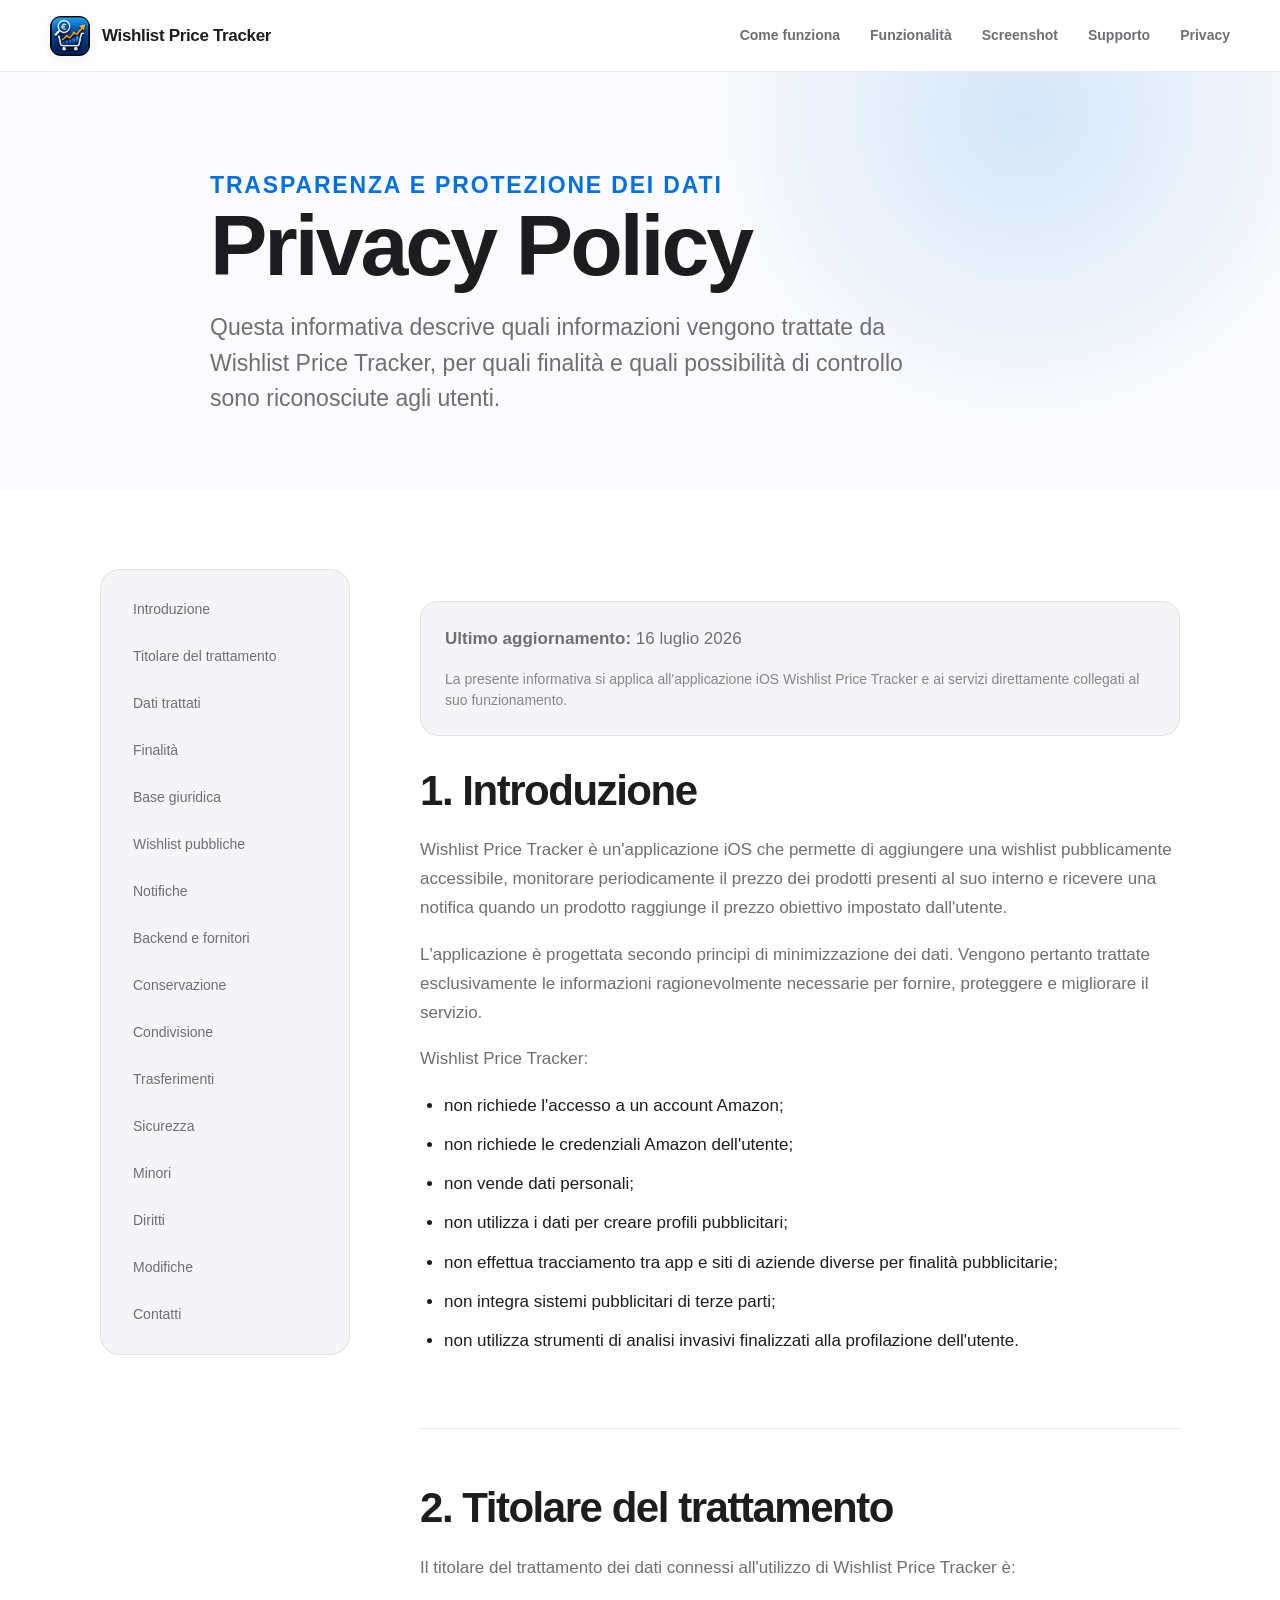
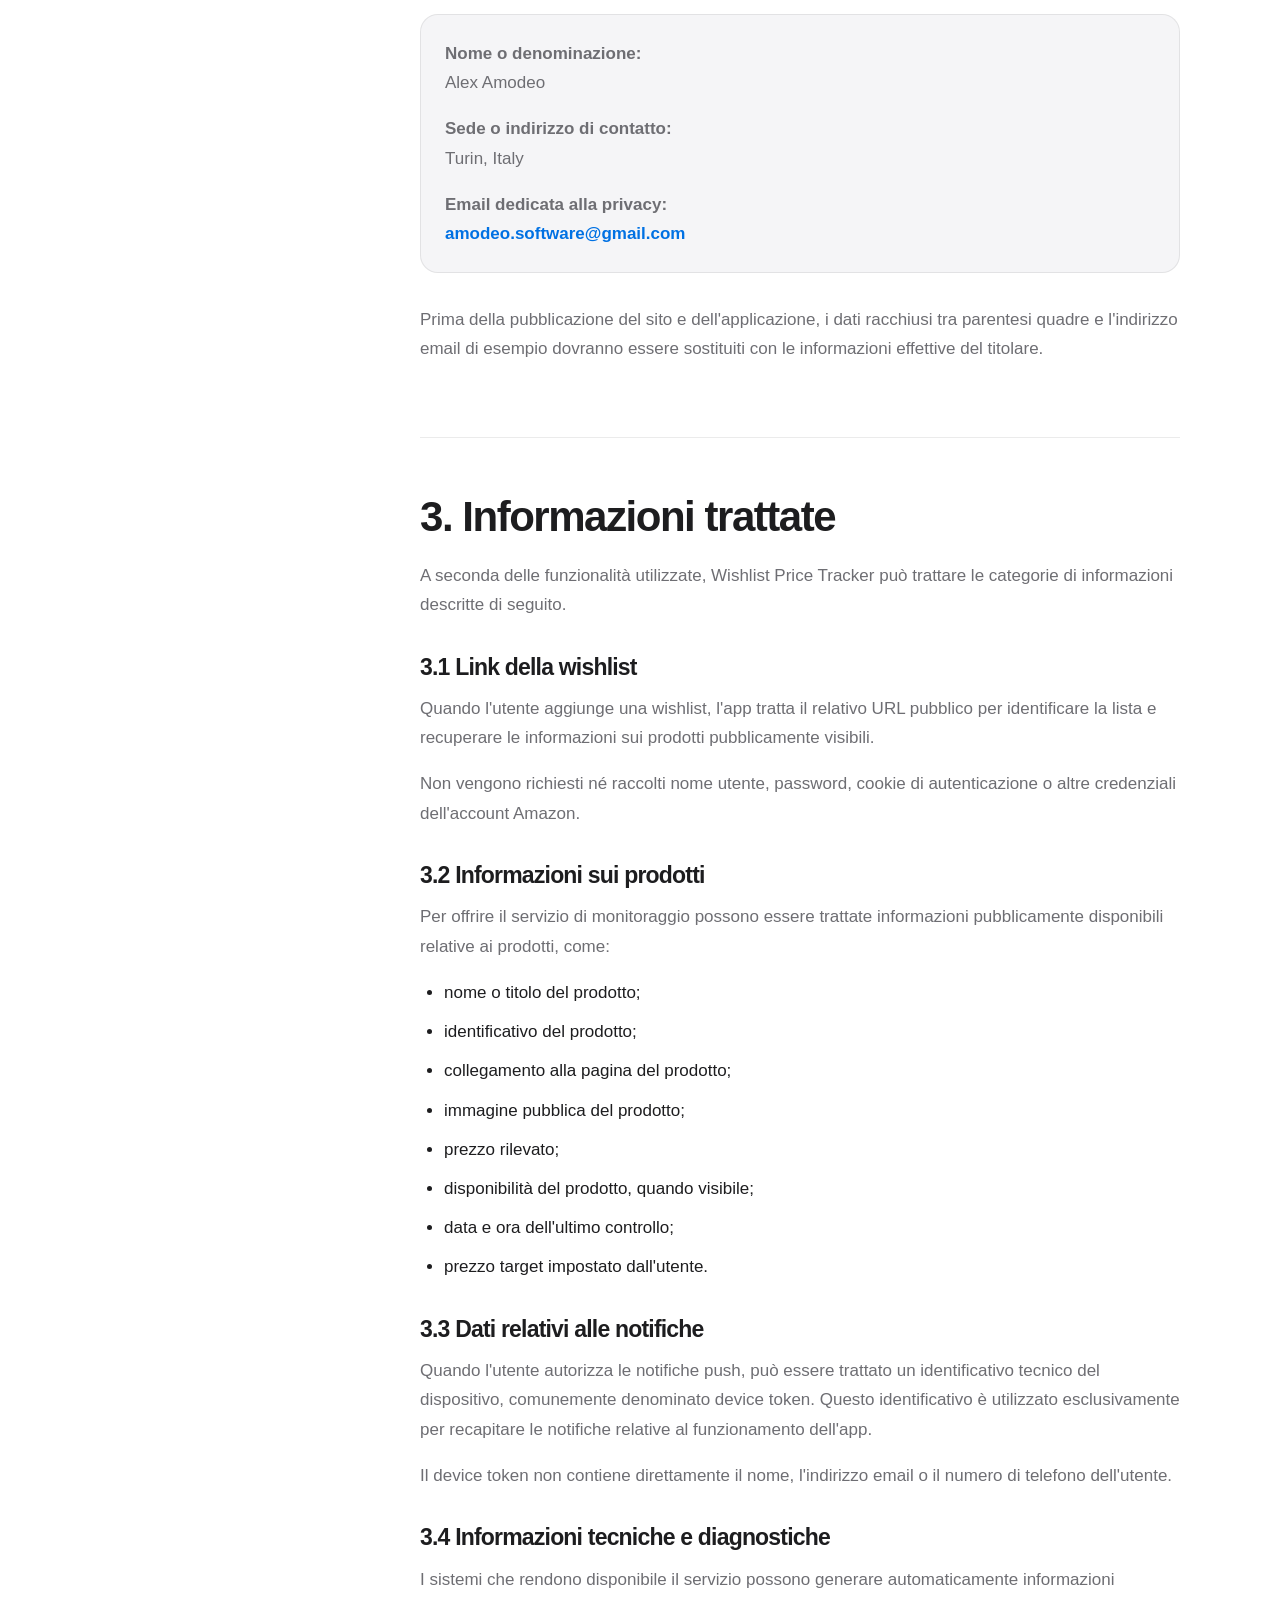
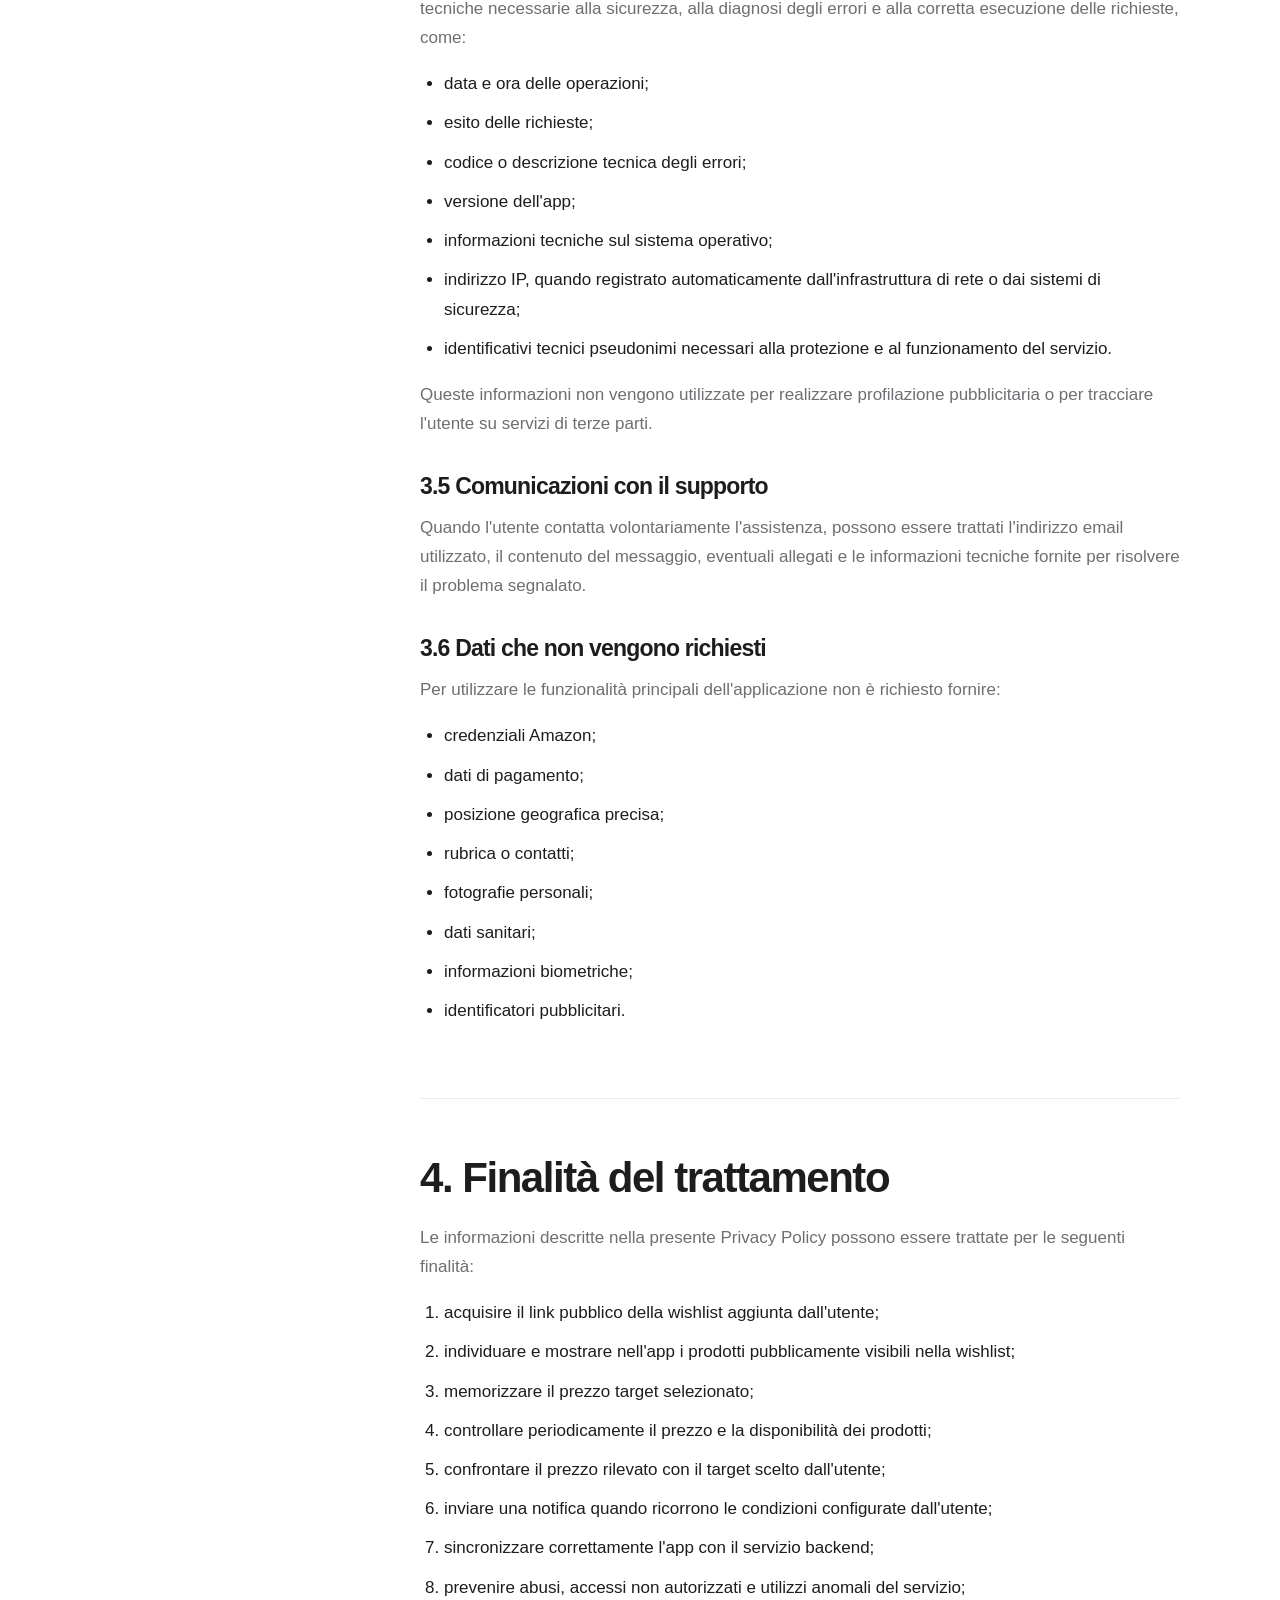
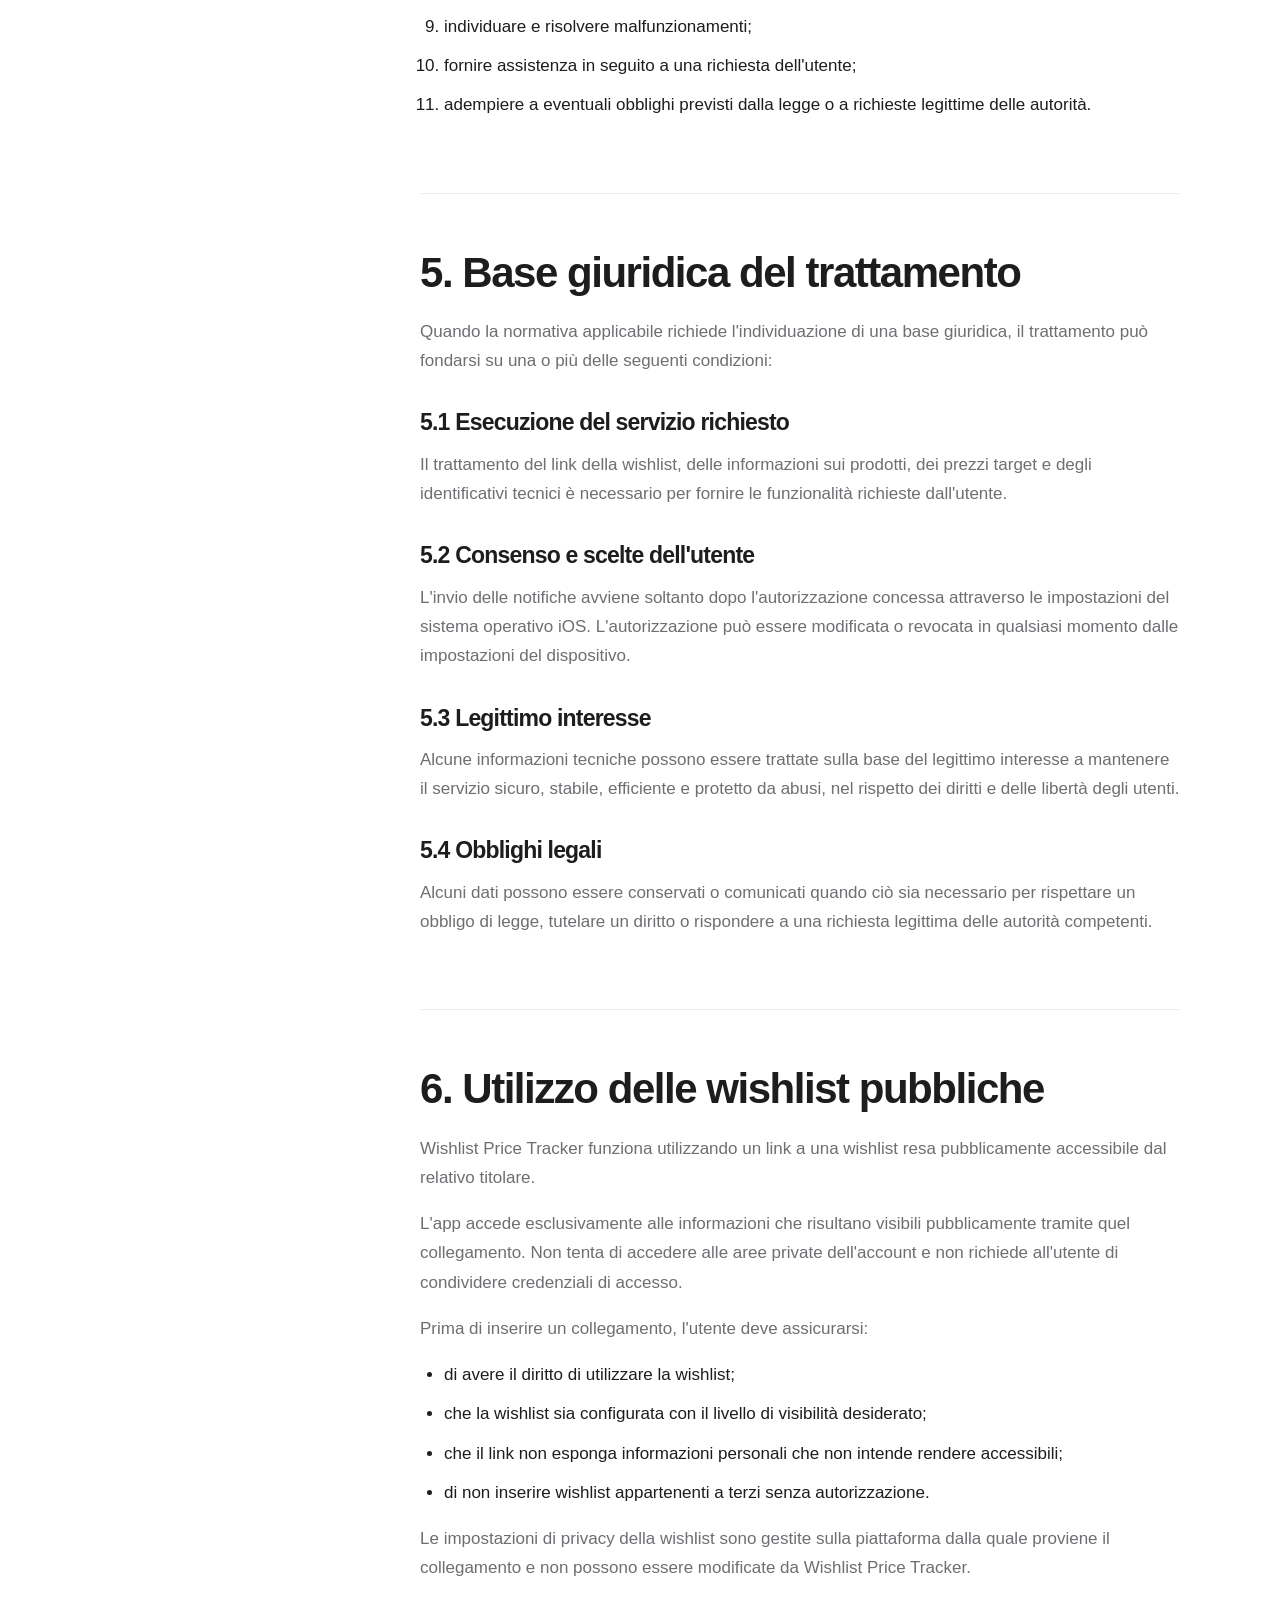
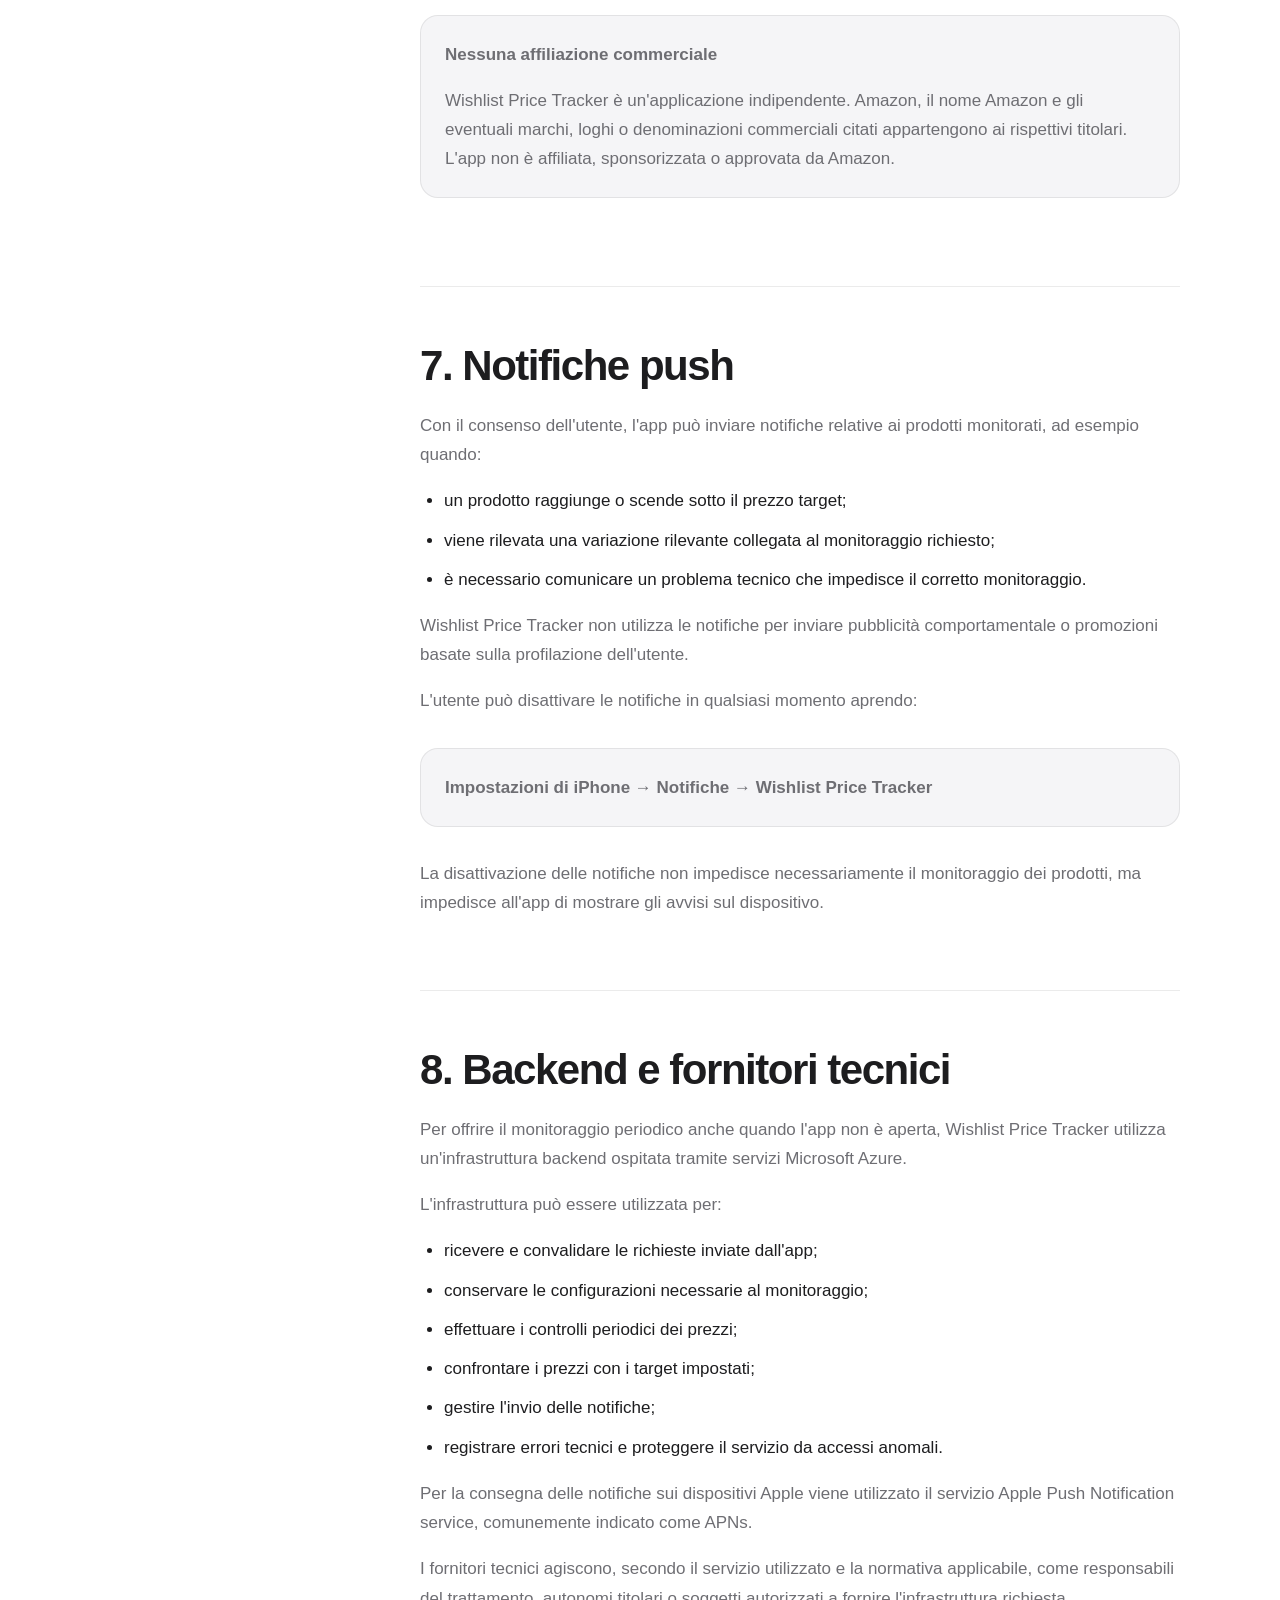
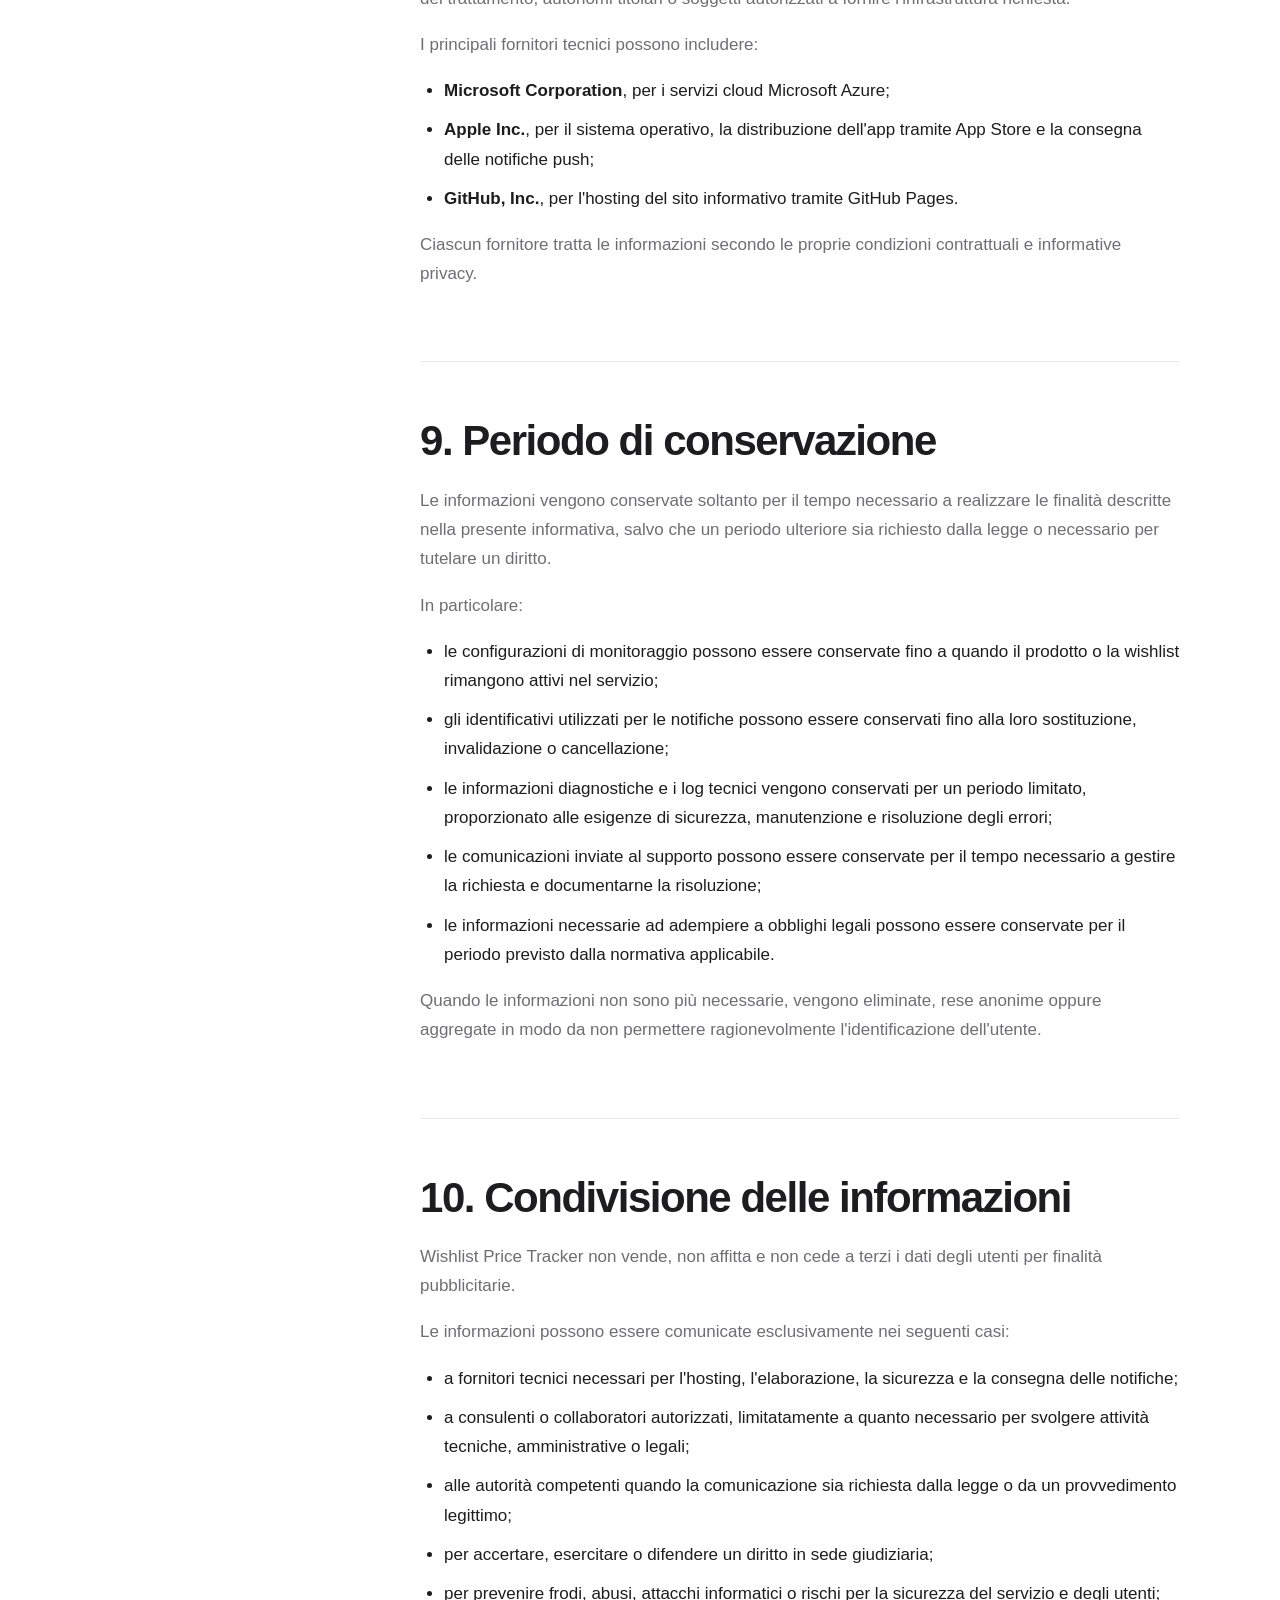
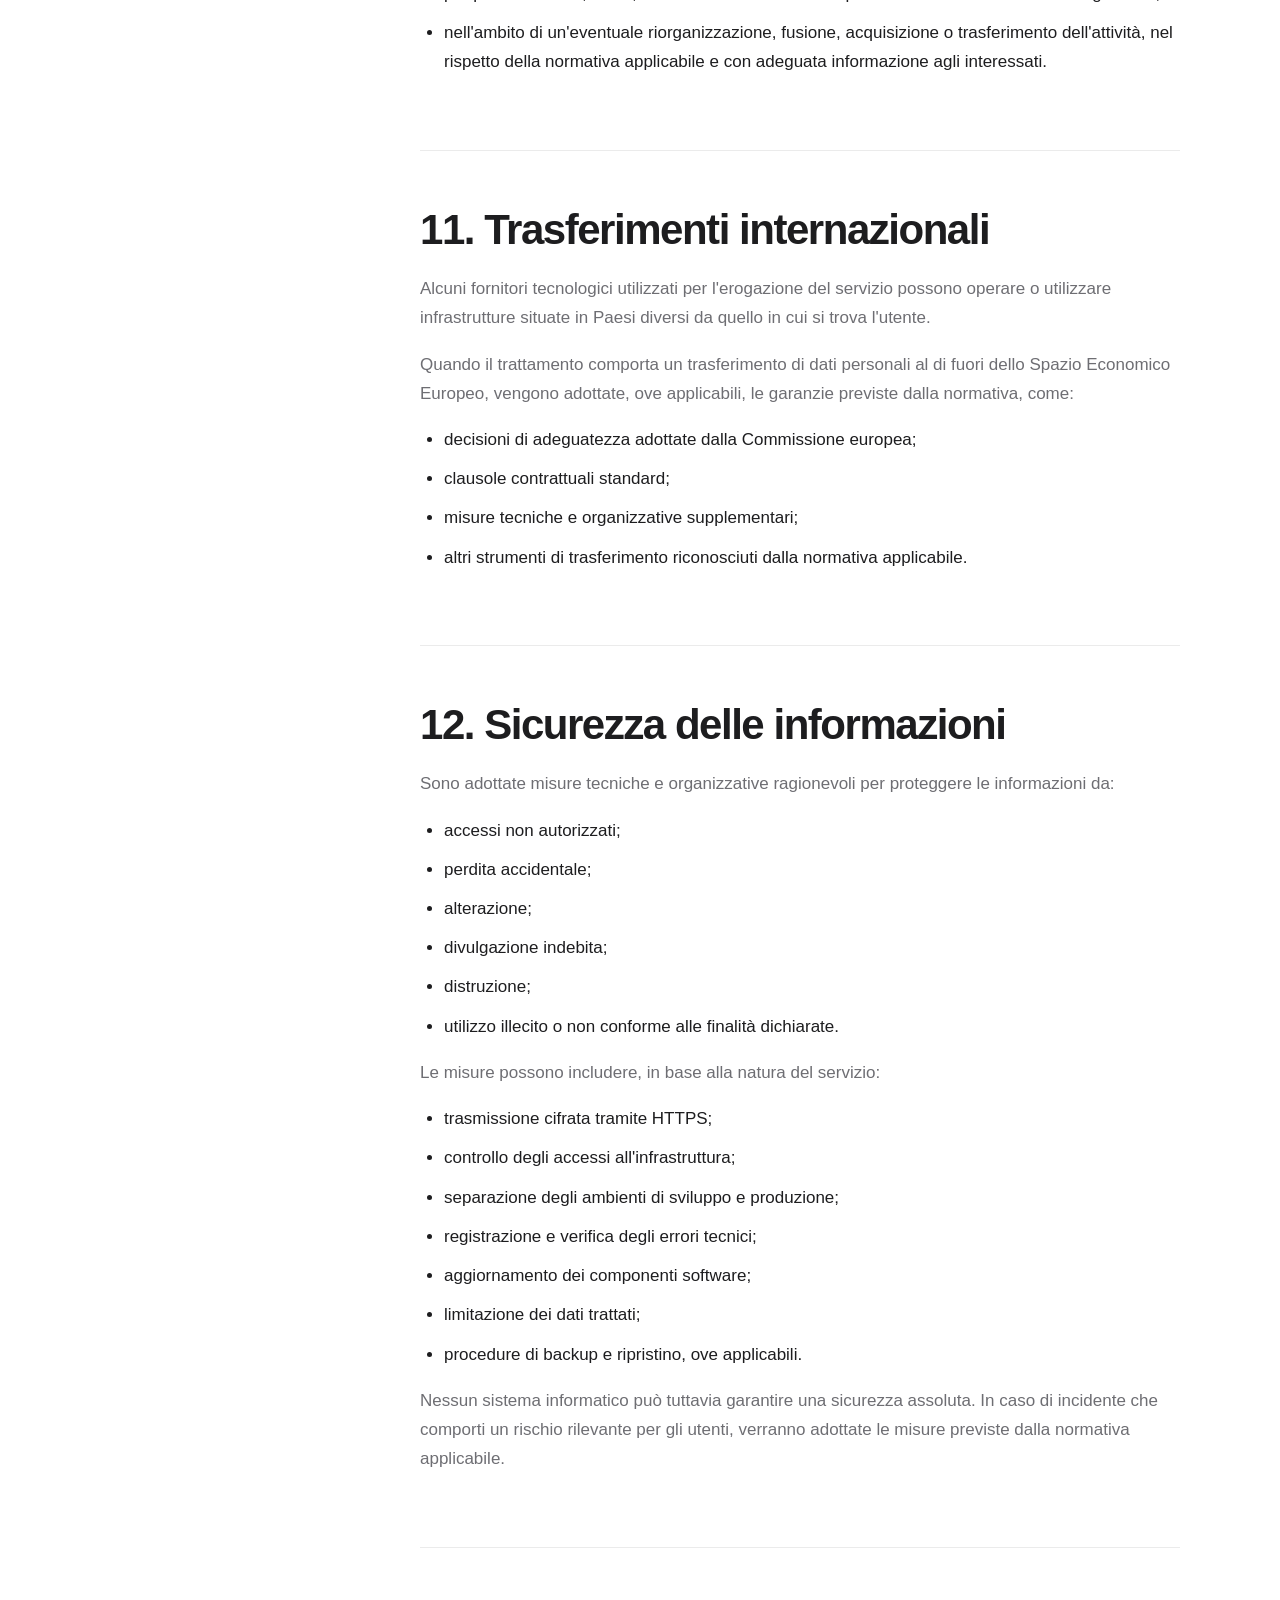
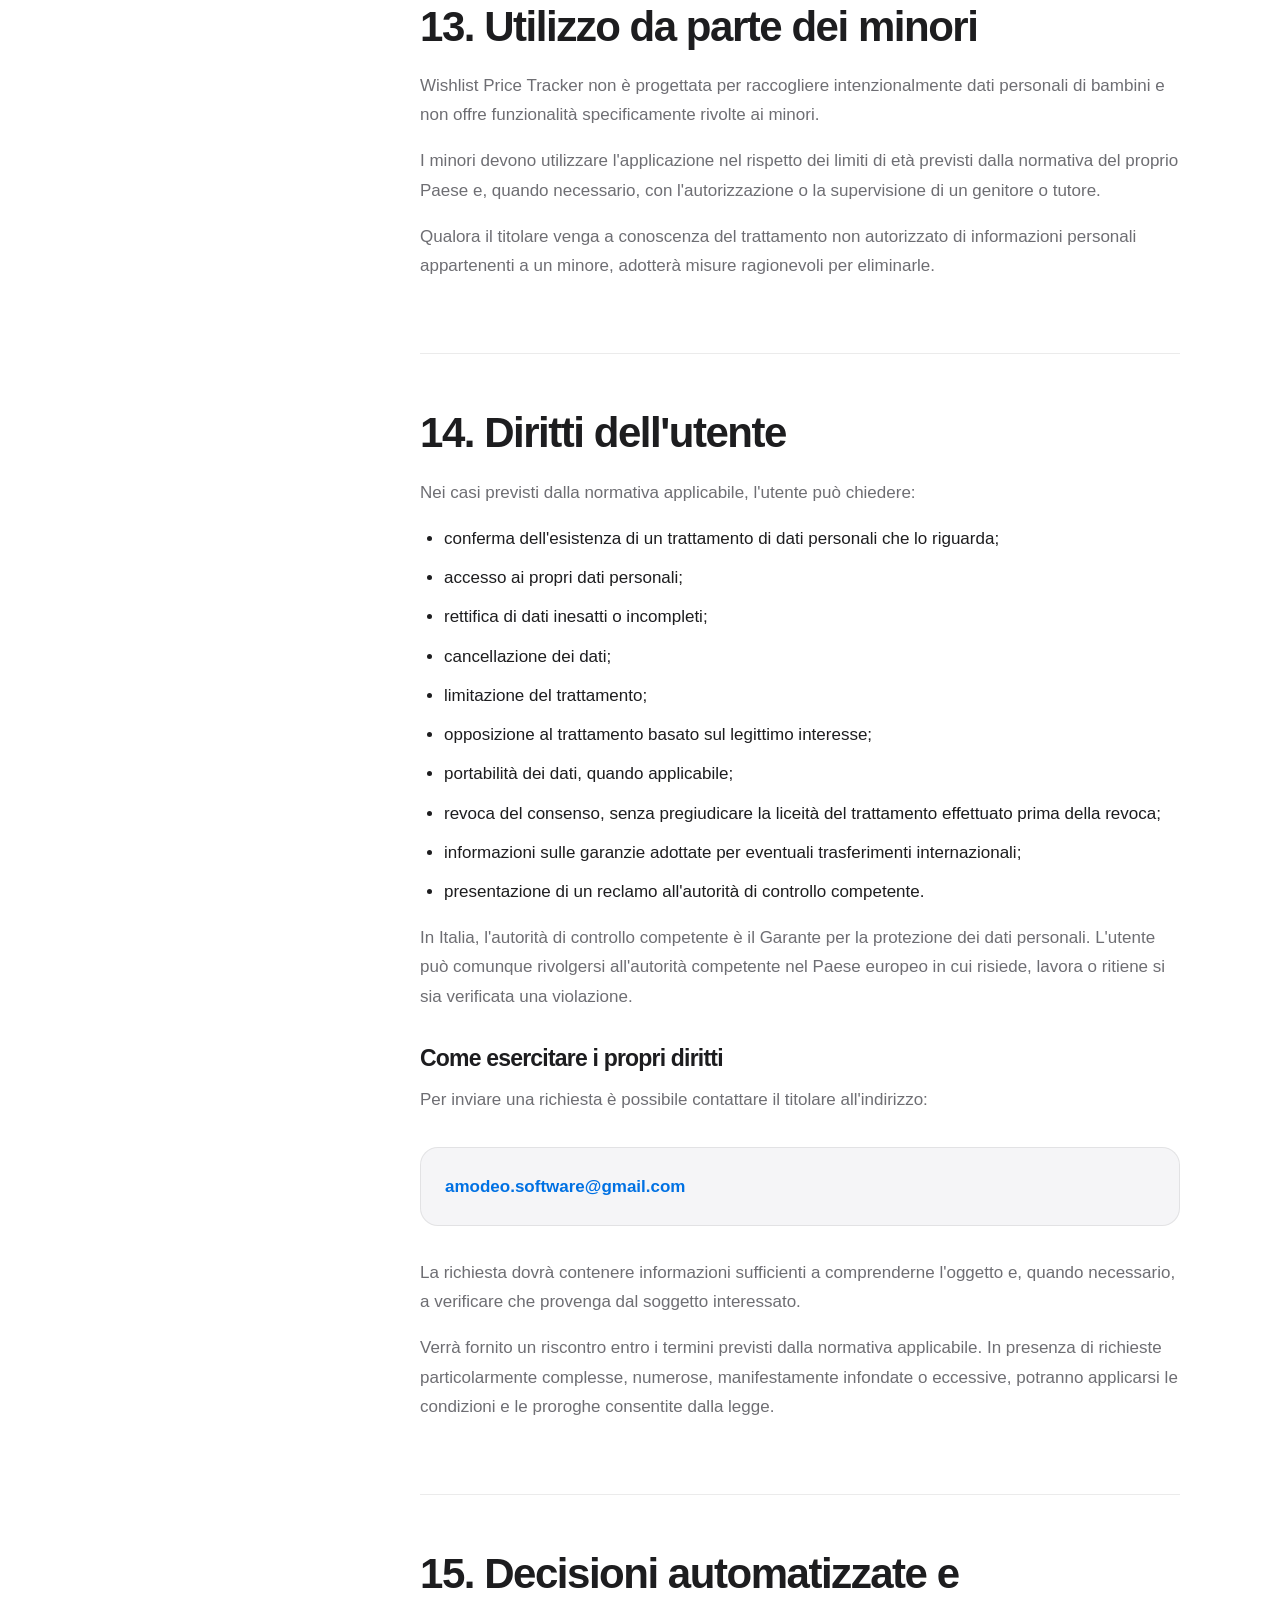
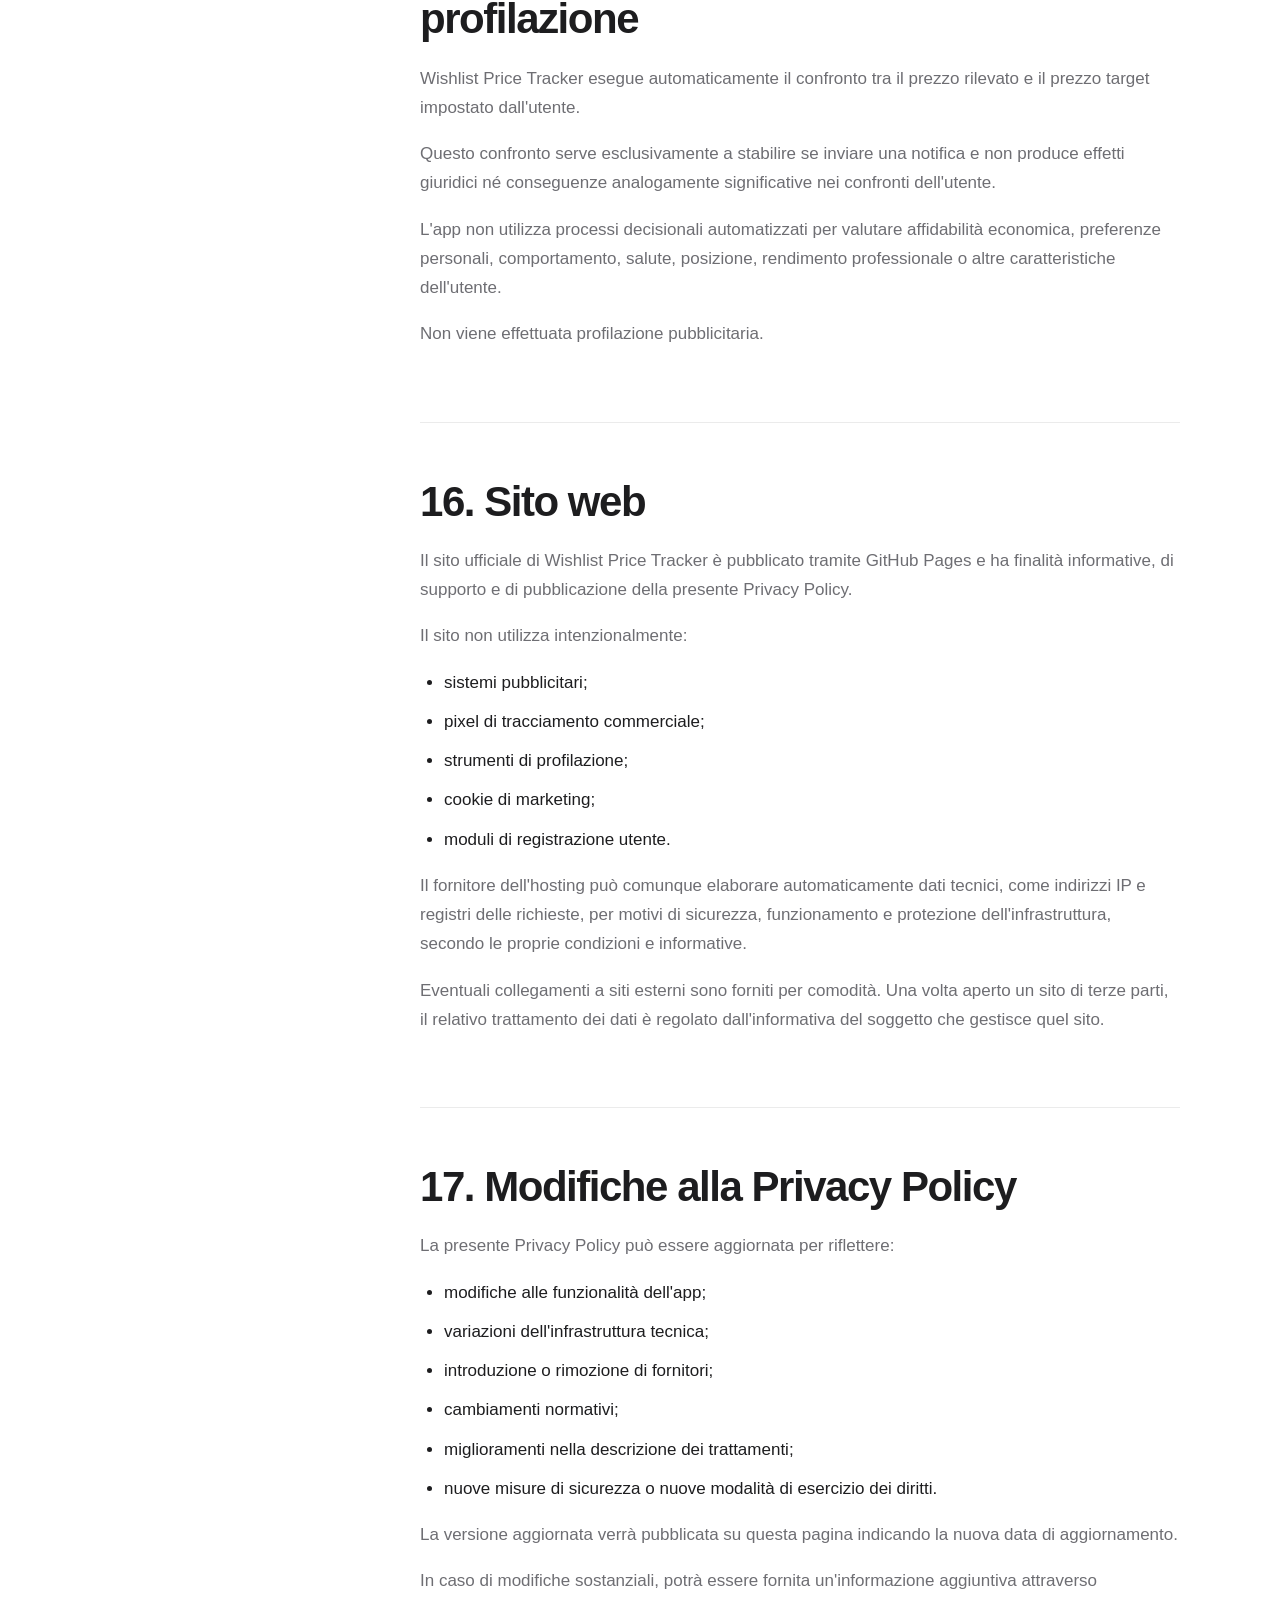
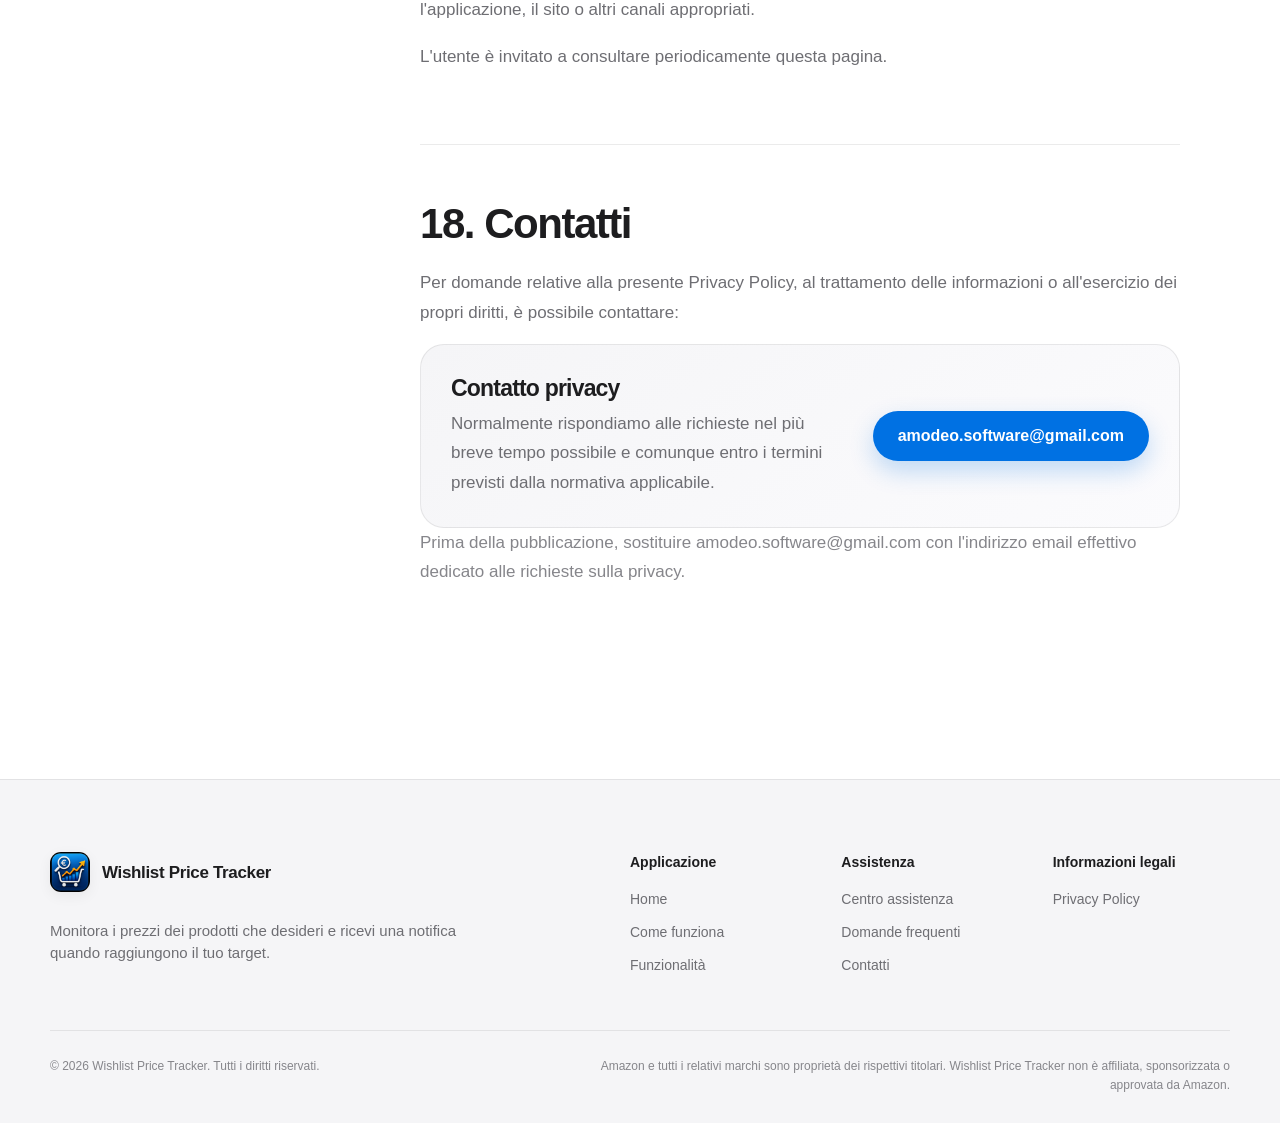
==== privacy.html @ 2c5f3135 "Add official app website Add official app website" ====
<!DOCTYPE html>
<html lang="it">
<head>
    <!-- Informazioni principali della pagina -->
    <meta charset="UTF-8">
    <meta
        name="viewport"
        content="width=device-width, initial-scale=1.0"
    >

    <title>Privacy Policy — Wishlist Price Tracker</title>

    <meta
        name="description"
        content="Privacy Policy ufficiale dell'app Wishlist Price Tracker. Informazioni sui dati trattati, sulle finalità del trattamento e sui diritti degli utenti."
    >

    <meta name="author" content="Wishlist Price Tracker">

    <!-- Evita che i numeri telefonici vengano trasformati automaticamente in link -->
    <meta name="format-detection" content="telephone=no">

    <!-- Colore della barra del browser -->
    <meta
        name="theme-color"
        content="#f5f5f7"
        media="(prefers-color-scheme: light)"
    >
    <meta
        name="theme-color"
        content="#000000"
        media="(prefers-color-scheme: dark)"
    >

    <!-- Anteprima per la condivisione sui social -->
    <meta
        property="og:title"
        content="Privacy Policy — Wishlist Price Tracker"
    >
    <meta
        property="og:description"
        content="Consulta la Privacy Policy ufficiale di Wishlist Price Tracker."
    >
    <meta
        property="og:type"
        content="website"
    >

    <!-- Icone del sito -->
    <link
        rel="icon"
        type="image/svg+xml"
        href="images/favicon.svg"
    >
    <link
        rel="apple-touch-icon"
        href="images/apple-touch-icon.png"
    >

    <!-- Foglio di stile principale -->
    <link
        rel="stylesheet"
        href="styles.css"
    >
</head>

<body>
    <!-- Collegamento di accessibilità -->
    <a class="skip-link" href="#main-content">
        Vai al contenuto principale
    </a>

    <!-- Navigazione principale -->
    <header class="site-header">
        <div class="container navigation">
            <a
                class="brand"
                href="index.html"
                aria-label="Wishlist Price Tracker - Home"
            >
                <img
                    class="brand-logo"
                    src="images/app-icon.png"
                    alt=""
                    width="40"
                    height="40"
                >

                <span class="brand-name">
                    Wishlist Price Tracker
                </span>
            </a>

            <nav
                class="main-navigation"
                aria-label="Navigazione principale"
            >
                <a href="index.html#come-funziona">
                    Come funziona
                </a>

                <a href="index.html#funzionalita">
                    Funzionalità
                </a>

                <a href="index.html#screenshot">
                    Screenshot
                </a>

                <a href="support.html">
                    Supporto
                </a>

                <a
                    href="privacy.html"
                    aria-current="page"
                >
                    Privacy
                </a>
            </nav>
        </div>
    </header>

    <main id="main-content">
        <!-- Intestazione della pagina -->
        <section class="page-hero">
            <div class="container page-hero-content">
                <p class="eyebrow">
                    Trasparenza e protezione dei dati
                </p>

                <h1>
                    Privacy Policy
                </h1>

                <p>
                    Questa informativa descrive quali informazioni vengono
                    trattate da Wishlist Price Tracker, per quali finalità e
                    quali possibilità di controllo sono riconosciute agli
                    utenti.
                </p>
            </div>
        </section>

        <!-- Contenuto della Privacy Policy -->
        <section class="page-content">
            <div class="container content-layout">
                <!-- Indice laterale visibile su desktop -->
                <nav
                    class="content-sidebar"
                    aria-label="Indice della Privacy Policy"
                >
                    <a href="#introduzione">
                        Introduzione
                    </a>

                    <a href="#titolare">
                        Titolare del trattamento
                    </a>

                    <a href="#dati-trattati">
                        Dati trattati
                    </a>

                    <a href="#finalita">
                        Finalità
                    </a>

                    <a href="#base-giuridica">
                        Base giuridica
                    </a>

                    <a href="#amazon">
                        Wishlist pubbliche
                    </a>

                    <a href="#notifiche">
                        Notifiche
                    </a>

                    <a href="#backend">
                        Backend e fornitori
                    </a>

                    <a href="#conservazione">
                        Conservazione
                    </a>

                    <a href="#condivisione">
                        Condivisione
                    </a>

                    <a href="#trasferimenti">
                        Trasferimenti
                    </a>

                    <a href="#sicurezza">
                        Sicurezza
                    </a>

                    <a href="#minori">
                        Minori
                    </a>

                    <a href="#diritti">
                        Diritti
                    </a>

                    <a href="#modifiche">
                        Modifiche
                    </a>

                    <a href="#contatti">
                        Contatti
                    </a>
                </nav>

                <article class="legal-content">
                    <!-- Avviso preliminare -->
                    <div class="info-box">
                        <p>
                            <strong>Ultimo aggiornamento:</strong>
                            16 luglio 2026
                        </p>

                        <p class="last-updated">
                            La presente informativa si applica all'applicazione
                            iOS Wishlist Price Tracker e ai servizi direttamente
                            collegati al suo funzionamento.
                        </p>
                    </div>

                    <!-- 1. Introduzione -->
                    <section
                        id="introduzione"
                        class="content-section"
                    >
                        <h2>
                            1. Introduzione
                        </h2>

                        <p>
                            Wishlist Price Tracker è un'applicazione iOS che
                            permette di aggiungere una wishlist pubblicamente
                            accessibile, monitorare periodicamente il prezzo dei
                            prodotti presenti al suo interno e ricevere una
                            notifica quando un prodotto raggiunge il prezzo
                            obiettivo impostato dall'utente.
                        </p>

                        <p>
                            L'applicazione è progettata secondo principi di
                            minimizzazione dei dati. Vengono pertanto trattate
                            esclusivamente le informazioni ragionevolmente
                            necessarie per fornire, proteggere e migliorare il
                            servizio.
                        </p>

                        <p>
                            Wishlist Price Tracker:
                        </p>

                        <ul>
                            <li>
                                non richiede l'accesso a un account Amazon;
                            </li>

                            <li>
                                non richiede le credenziali Amazon dell'utente;
                            </li>

                            <li>
                                non vende dati personali;
                            </li>

                            <li>
                                non utilizza i dati per creare profili
                                pubblicitari;
                            </li>

                            <li>
                                non effettua tracciamento tra app e siti di
                                aziende diverse per finalità pubblicitarie;
                            </li>

                            <li>
                                non integra sistemi pubblicitari di terze parti;
                            </li>

                            <li>
                                non utilizza strumenti di analisi invasivi
                                finalizzati alla profilazione dell'utente.
                            </li>
                        </ul>
                    </section>

                    <!-- 2. Titolare del trattamento -->
                    <section
                        id="titolare"
                        class="content-section"
                    >
                        <h2>
                            2. Titolare del trattamento
                        </h2>

                        <p>
                            Il titolare del trattamento dei dati connessi
                            all'utilizzo di Wishlist Price Tracker è:
                        </p>

                        <div class="info-box">
                            <p>
                                <strong>
                                    Nome o denominazione:
                                </strong><br>

                                Alex Amodeo
                            </p>

                            <p>
                                <strong>
                                    Sede o indirizzo di contatto:
                                </strong><br>

                                Turin, Italy
                            </p>

                            <p>
                                <strong>
                                    Email dedicata alla privacy:
                                </strong><br>

                                <a
                                    class="text-link"
                                    href="mailto:amodeo.software@gmail.com"
                                >
                                    amodeo.software@gmail.com
                                </a>
                            </p>
                        </div>

                        <p>
                            Prima della pubblicazione del sito e
                            dell'applicazione, i dati racchiusi tra parentesi
                            quadre e l'indirizzo email di esempio dovranno essere
                            sostituiti con le informazioni effettive del
                            titolare.
                        </p>
                    </section>

                    <!-- 3. Dati trattati -->
                    <section
                        id="dati-trattati"
                        class="content-section"
                    >
                        <h2>
                            3. Informazioni trattate
                        </h2>

                        <p>
                            A seconda delle funzionalità utilizzate, Wishlist
                            Price Tracker può trattare le categorie di
                            informazioni descritte di seguito.
                        </p>

                        <h3>
                            3.1 Link della wishlist
                        </h3>

                        <p>
                            Quando l'utente aggiunge una wishlist, l'app tratta
                            il relativo URL pubblico per identificare la lista e
                            recuperare le informazioni sui prodotti
                            pubblicamente visibili.
                        </p>

                        <p>
                            Non vengono richiesti né raccolti nome utente,
                            password, cookie di autenticazione o altre
                            credenziali dell'account Amazon.
                        </p>

                        <h3>
                            3.2 Informazioni sui prodotti
                        </h3>

                        <p>
                            Per offrire il servizio di monitoraggio possono
                            essere trattate informazioni pubblicamente
                            disponibili relative ai prodotti, come:
                        </p>

                        <ul>
                            <li>
                                nome o titolo del prodotto;
                            </li>

                            <li>
                                identificativo del prodotto;
                            </li>

                            <li>
                                collegamento alla pagina del prodotto;
                            </li>

                            <li>
                                immagine pubblica del prodotto;
                            </li>

                            <li>
                                prezzo rilevato;
                            </li>

                            <li>
                                disponibilità del prodotto, quando visibile;
                            </li>

                            <li>
                                data e ora dell'ultimo controllo;
                            </li>

                            <li>
                                prezzo target impostato dall'utente.
                            </li>
                        </ul>

                        <h3>
                            3.3 Dati relativi alle notifiche
                        </h3>

                        <p>
                            Quando l'utente autorizza le notifiche push, può
                            essere trattato un identificativo tecnico del
                            dispositivo, comunemente denominato device token.
                            Questo identificativo è utilizzato esclusivamente
                            per recapitare le notifiche relative al
                            funzionamento dell'app.
                        </p>

                        <p>
                            Il device token non contiene direttamente il nome,
                            l'indirizzo email o il numero di telefono
                            dell'utente.
                        </p>

                        <h3>
                            3.4 Informazioni tecniche e diagnostiche
                        </h3>

                        <p>
                            I sistemi che rendono disponibile il servizio
                            possono generare automaticamente informazioni
                            tecniche necessarie alla sicurezza, alla diagnosi
                            degli errori e alla corretta esecuzione delle
                            richieste, come:
                        </p>

                        <ul>
                            <li>
                                data e ora delle operazioni;
                            </li>

                            <li>
                                esito delle richieste;
                            </li>

                            <li>
                                codice o descrizione tecnica degli errori;
                            </li>

                            <li>
                                versione dell'app;
                            </li>

                            <li>
                                informazioni tecniche sul sistema operativo;
                            </li>

                            <li>
                                indirizzo IP, quando registrato
                                automaticamente dall'infrastruttura di rete o
                                dai sistemi di sicurezza;
                            </li>

                            <li>
                                identificativi tecnici pseudonimi necessari
                                alla protezione e al funzionamento del servizio.
                            </li>
                        </ul>

                        <p>
                            Queste informazioni non vengono utilizzate per
                            realizzare profilazione pubblicitaria o per
                            tracciare l'utente su servizi di terze parti.
                        </p>

                        <h3>
                            3.5 Comunicazioni con il supporto
                        </h3>

                        <p>
                            Quando l'utente contatta volontariamente
                            l'assistenza, possono essere trattati l'indirizzo
                            email utilizzato, il contenuto del messaggio,
                            eventuali allegati e le informazioni tecniche
                            fornite per risolvere il problema segnalato.
                        </p>

                        <h3>
                            3.6 Dati che non vengono richiesti
                        </h3>

                        <p>
                            Per utilizzare le funzionalità principali
                            dell'applicazione non è richiesto fornire:
                        </p>

                        <ul>
                            <li>
                                credenziali Amazon;
                            </li>

                            <li>
                                dati di pagamento;
                            </li>

                            <li>
                                posizione geografica precisa;
                            </li>

                            <li>
                                rubrica o contatti;
                            </li>

                            <li>
                                fotografie personali;
                            </li>

                            <li>
                                dati sanitari;
                            </li>

                            <li>
                                informazioni biometriche;
                            </li>

                            <li>
                                identificatori pubblicitari.
                            </li>
                        </ul>
                    </section>

                    <!-- 4. Finalità -->
                    <section
                        id="finalita"
                        class="content-section"
                    >
                        <h2>
                            4. Finalità del trattamento
                        </h2>

                        <p>
                            Le informazioni descritte nella presente Privacy
                            Policy possono essere trattate per le seguenti
                            finalità:
                        </p>

                        <ol>
                            <li>
                                acquisire il link pubblico della wishlist
                                aggiunta dall'utente;
                            </li>

                            <li>
                                individuare e mostrare nell'app i prodotti
                                pubblicamente visibili nella wishlist;
                            </li>

                            <li>
                                memorizzare il prezzo target selezionato;
                            </li>

                            <li>
                                controllare periodicamente il prezzo e la
                                disponibilità dei prodotti;
                            </li>

                            <li>
                                confrontare il prezzo rilevato con il target
                                scelto dall'utente;
                            </li>

                            <li>
                                inviare una notifica quando ricorrono le
                                condizioni configurate dall'utente;
                            </li>

                            <li>
                                sincronizzare correttamente l'app con il
                                servizio backend;
                            </li>

                            <li>
                                prevenire abusi, accessi non autorizzati e
                                utilizzi anomali del servizio;
                            </li>

                            <li>
                                individuare e risolvere malfunzionamenti;
                            </li>

                            <li>
                                fornire assistenza in seguito a una richiesta
                                dell'utente;
                            </li>

                            <li>
                                adempiere a eventuali obblighi previsti dalla
                                legge o a richieste legittime delle autorità.
                            </li>
                        </ol>
                    </section>

                    <!-- 5. Base giuridica -->
                    <section
                        id="base-giuridica"
                        class="content-section"
                    >
                        <h2>
                            5. Base giuridica del trattamento
                        </h2>

                        <p>
                            Quando la normativa applicabile richiede
                            l'individuazione di una base giuridica, il
                            trattamento può fondarsi su una o più delle
                            seguenti condizioni:
                        </p>

                        <h3>
                            5.1 Esecuzione del servizio richiesto
                        </h3>

                        <p>
                            Il trattamento del link della wishlist, delle
                            informazioni sui prodotti, dei prezzi target e
                            degli identificativi tecnici è necessario per
                            fornire le funzionalità richieste dall'utente.
                        </p>

                        <h3>
                            5.2 Consenso e scelte dell'utente
                        </h3>

                        <p>
                            L'invio delle notifiche avviene soltanto dopo
                            l'autorizzazione concessa attraverso le impostazioni
                            del sistema operativo iOS. L'autorizzazione può
                            essere modificata o revocata in qualsiasi momento
                            dalle impostazioni del dispositivo.
                        </p>

                        <h3>
                            5.3 Legittimo interesse
                        </h3>

                        <p>
                            Alcune informazioni tecniche possono essere
                            trattate sulla base del legittimo interesse a
                            mantenere il servizio sicuro, stabile, efficiente e
                            protetto da abusi, nel rispetto dei diritti e delle
                            libertà degli utenti.
                        </p>

                        <h3>
                            5.4 Obblighi legali
                        </h3>

                        <p>
                            Alcuni dati possono essere conservati o comunicati
                            quando ciò sia necessario per rispettare un obbligo
                            di legge, tutelare un diritto o rispondere a una
                            richiesta legittima delle autorità competenti.
                        </p>
                    </section>

                    <!-- 6. Wishlist pubbliche -->
                    <section
                        id="amazon"
                        class="content-section"
                    >
                        <h2>
                            6. Utilizzo delle wishlist pubbliche
                        </h2>

                        <p>
                            Wishlist Price Tracker funziona utilizzando un link
                            a una wishlist resa pubblicamente accessibile dal
                            relativo titolare.
                        </p>

                        <p>
                            L'app accede esclusivamente alle informazioni che
                            risultano visibili pubblicamente tramite quel
                            collegamento. Non tenta di accedere alle aree
                            private dell'account e non richiede all'utente di
                            condividere credenziali di accesso.
                        </p>

                        <p>
                            Prima di inserire un collegamento, l'utente deve
                            assicurarsi:
                        </p>

                        <ul>
                            <li>
                                di avere il diritto di utilizzare la wishlist;
                            </li>

                            <li>
                                che la wishlist sia configurata con il livello
                                di visibilità desiderato;
                            </li>

                            <li>
                                che il link non esponga informazioni personali
                                che non intende rendere accessibili;
                            </li>

                            <li>
                                di non inserire wishlist appartenenti a terzi
                                senza autorizzazione.
                            </li>
                        </ul>

                        <p>
                            Le impostazioni di privacy della wishlist sono
                            gestite sulla piattaforma dalla quale proviene il
                            collegamento e non possono essere modificate da
                            Wishlist Price Tracker.
                        </p>

                        <div class="info-box">
                            <p>
                                <strong>
                                    Nessuna affiliazione commerciale
                                </strong>
                            </p>

                            <p>
                                Wishlist Price Tracker è un'applicazione
                                indipendente. Amazon, il nome Amazon e gli
                                eventuali marchi, loghi o denominazioni
                                commerciali citati appartengono ai rispettivi
                                titolari. L'app non è affiliata, sponsorizzata
                                o approvata da Amazon.
                            </p>
                        </div>
                    </section>

                    <!-- 7. Notifiche -->
                    <section
                        id="notifiche"
                        class="content-section"
                    >
                        <h2>
                            7. Notifiche push
                        </h2>

                        <p>
                            Con il consenso dell'utente, l'app può inviare
                            notifiche relative ai prodotti monitorati, ad
                            esempio quando:
                        </p>

                        <ul>
                            <li>
                                un prodotto raggiunge o scende sotto il prezzo
                                target;
                            </li>

                            <li>
                                viene rilevata una variazione rilevante
                                collegata al monitoraggio richiesto;
                            </li>

                            <li>
                                è necessario comunicare un problema tecnico che
                                impedisce il corretto monitoraggio.
                            </li>
                        </ul>

                        <p>
                            Wishlist Price Tracker non utilizza le notifiche per
                            inviare pubblicità comportamentale o promozioni
                            basate sulla profilazione dell'utente.
                        </p>

                        <p>
                            L'utente può disattivare le notifiche in qualsiasi
                            momento aprendo:
                        </p>

                        <div class="info-box">
                            <p>
                                <strong>
                                    Impostazioni di iPhone → Notifiche →
                                    Wishlist Price Tracker
                                </strong>
                            </p>
                        </div>

                        <p>
                            La disattivazione delle notifiche non impedisce
                            necessariamente il monitoraggio dei prodotti, ma
                            impedisce all'app di mostrare gli avvisi sul
                            dispositivo.
                        </p>
                    </section>

                    <!-- 8. Backend e fornitori -->
                    <section
                        id="backend"
                        class="content-section"
                    >
                        <h2>
                            8. Backend e fornitori tecnici
                        </h2>

                        <p>
                            Per offrire il monitoraggio periodico anche quando
                            l'app non è aperta, Wishlist Price Tracker utilizza
                            un'infrastruttura backend ospitata tramite servizi
                            Microsoft Azure.
                        </p>

                        <p>
                            L'infrastruttura può essere utilizzata per:
                        </p>

                        <ul>
                            <li>
                                ricevere e convalidare le richieste inviate
                                dall'app;
                            </li>

                            <li>
                                conservare le configurazioni necessarie al
                                monitoraggio;
                            </li>

                            <li>
                                effettuare i controlli periodici dei prezzi;
                            </li>

                            <li>
                                confrontare i prezzi con i target impostati;
                            </li>

                            <li>
                                gestire l'invio delle notifiche;
                            </li>

                            <li>
                                registrare errori tecnici e proteggere il
                                servizio da accessi anomali.
                            </li>
                        </ul>

                        <p>
                            Per la consegna delle notifiche sui dispositivi
                            Apple viene utilizzato il servizio Apple Push
                            Notification service, comunemente indicato come
                            APNs.
                        </p>

                        <p>
                            I fornitori tecnici agiscono, secondo il servizio
                            utilizzato e la normativa applicabile, come
                            responsabili del trattamento, autonomi titolari o
                            soggetti autorizzati a fornire l'infrastruttura
                            richiesta.
                        </p>

                        <p>
                            I principali fornitori tecnici possono includere:
                        </p>

                        <ul>
                            <li>
                                <strong>Microsoft Corporation</strong>, per i
                                servizi cloud Microsoft Azure;
                            </li>

                            <li>
                                <strong>Apple Inc.</strong>, per il sistema
                                operativo, la distribuzione dell'app tramite
                                App Store e la consegna delle notifiche push;
                            </li>

                            <li>
                                <strong>GitHub, Inc.</strong>, per
                                l'hosting del sito informativo tramite GitHub
                                Pages.
                            </li>
                        </ul>

                        <p>
                            Ciascun fornitore tratta le informazioni secondo le
                            proprie condizioni contrattuali e informative
                            privacy.
                        </p>
                    </section>

                    <!-- 9. Conservazione -->
                    <section
                        id="conservazione"
                        class="content-section"
                    >
                        <h2>
                            9. Periodo di conservazione
                        </h2>

                        <p>
                            Le informazioni vengono conservate soltanto per il
                            tempo necessario a realizzare le finalità descritte
                            nella presente informativa, salvo che un periodo
                            ulteriore sia richiesto dalla legge o necessario
                            per tutelare un diritto.
                        </p>

                        <p>
                            In particolare:
                        </p>

                        <ul>
                            <li>
                                le configurazioni di monitoraggio possono essere
                                conservate fino a quando il prodotto o la
                                wishlist rimangono attivi nel servizio;
                            </li>

                            <li>
                                gli identificativi utilizzati per le notifiche
                                possono essere conservati fino alla loro
                                sostituzione, invalidazione o cancellazione;
                            </li>

                            <li>
                                le informazioni diagnostiche e i log tecnici
                                vengono conservati per un periodo limitato,
                                proporzionato alle esigenze di sicurezza,
                                manutenzione e risoluzione degli errori;
                            </li>

                            <li>
                                le comunicazioni inviate al supporto possono
                                essere conservate per il tempo necessario a
                                gestire la richiesta e documentarne la
                                risoluzione;
                            </li>

                            <li>
                                le informazioni necessarie ad adempiere a
                                obblighi legali possono essere conservate per
                                il periodo previsto dalla normativa
                                applicabile.
                            </li>
                        </ul>

                        <p>
                            Quando le informazioni non sono più necessarie,
                            vengono eliminate, rese anonime oppure aggregate in
                            modo da non permettere ragionevolmente
                            l'identificazione dell'utente.
                        </p>
                    </section>

                    <!-- 10. Condivisione -->
                    <section
                        id="condivisione"
                        class="content-section"
                    >
                        <h2>
                            10. Condivisione delle informazioni
                        </h2>

                        <p>
                            Wishlist Price Tracker non vende, non affitta e non
                            cede a terzi i dati degli utenti per finalità
                            pubblicitarie.
                        </p>

                        <p>
                            Le informazioni possono essere comunicate
                            esclusivamente nei seguenti casi:
                        </p>

                        <ul>
                            <li>
                                a fornitori tecnici necessari per l'hosting,
                                l'elaborazione, la sicurezza e la consegna delle
                                notifiche;
                            </li>

                            <li>
                                a consulenti o collaboratori autorizzati,
                                limitatamente a quanto necessario per svolgere
                                attività tecniche, amministrative o legali;
                            </li>

                            <li>
                                alle autorità competenti quando la comunicazione
                                sia richiesta dalla legge o da un provvedimento
                                legittimo;
                            </li>

                            <li>
                                per accertare, esercitare o difendere un diritto
                                in sede giudiziaria;
                            </li>

                            <li>
                                per prevenire frodi, abusi, attacchi
                                informatici o rischi per la sicurezza del
                                servizio e degli utenti;
                            </li>

                            <li>
                                nell'ambito di un'eventuale riorganizzazione,
                                fusione, acquisizione o trasferimento
                                dell'attività, nel rispetto della normativa
                                applicabile e con adeguata informazione agli
                                interessati.
                            </li>
                        </ul>
                    </section>

                    <!-- 11. Trasferimenti internazionali -->
                    <section
                        id="trasferimenti"
                        class="content-section"
                    >
                        <h2>
                            11. Trasferimenti internazionali
                        </h2>

                        <p>
                            Alcuni fornitori tecnologici utilizzati per
                            l'erogazione del servizio possono operare o
                            utilizzare infrastrutture situate in Paesi diversi
                            da quello in cui si trova l'utente.
                        </p>

                        <p>
                            Quando il trattamento comporta un trasferimento di
                            dati personali al di fuori dello Spazio Economico
                            Europeo, vengono adottate, ove applicabili, le
                            garanzie previste dalla normativa, come:
                        </p>

                        <ul>
                            <li>
                                decisioni di adeguatezza adottate dalla
                                Commissione europea;
                            </li>

                            <li>
                                clausole contrattuali standard;
                            </li>

                            <li>
                                misure tecniche e organizzative supplementari;
                            </li>

                            <li>
                                altri strumenti di trasferimento riconosciuti
                                dalla normativa applicabile.
                            </li>
                        </ul>
                    </section>

                    <!-- 12. Sicurezza -->
                    <section
                        id="sicurezza"
                        class="content-section"
                    >
                        <h2>
                            12. Sicurezza delle informazioni
                        </h2>

                        <p>
                            Sono adottate misure tecniche e organizzative
                            ragionevoli per proteggere le informazioni da:
                        </p>

                        <ul>
                            <li>
                                accessi non autorizzati;
                            </li>

                            <li>
                                perdita accidentale;
                            </li>

                            <li>
                                alterazione;
                            </li>

                            <li>
                                divulgazione indebita;
                            </li>

                            <li>
                                distruzione;
                            </li>

                            <li>
                                utilizzo illecito o non conforme alle finalità
                                dichiarate.
                            </li>
                        </ul>

                        <p>
                            Le misure possono includere, in base alla natura
                            del servizio:
                        </p>

                        <ul>
                            <li>
                                trasmissione cifrata tramite HTTPS;
                            </li>

                            <li>
                                controllo degli accessi all'infrastruttura;
                            </li>

                            <li>
                                separazione degli ambienti di sviluppo e
                                produzione;
                            </li>

                            <li>
                                registrazione e verifica degli errori tecnici;
                            </li>

                            <li>
                                aggiornamento dei componenti software;
                            </li>

                            <li>
                                limitazione dei dati trattati;
                            </li>

                            <li>
                                procedure di backup e ripristino, ove
                                applicabili.
                            </li>
                        </ul>

                        <p>
                            Nessun sistema informatico può tuttavia garantire
                            una sicurezza assoluta. In caso di incidente che
                            comporti un rischio rilevante per gli utenti,
                            verranno adottate le misure previste dalla
                            normativa applicabile.
                        </p>
                    </section>

                    <!-- 13. Minori -->
                    <section
                        id="minori"
                        class="content-section"
                    >
                        <h2>
                            13. Utilizzo da parte dei minori
                        </h2>

                        <p>
                            Wishlist Price Tracker non è progettata per
                            raccogliere intenzionalmente dati personali di
                            bambini e non offre funzionalità specificamente
                            rivolte ai minori.
                        </p>

                        <p>
                            I minori devono utilizzare l'applicazione nel
                            rispetto dei limiti di età previsti dalla normativa
                            del proprio Paese e, quando necessario, con
                            l'autorizzazione o la supervisione di un genitore o
                            tutore.
                        </p>

                        <p>
                            Qualora il titolare venga a conoscenza del
                            trattamento non autorizzato di informazioni
                            personali appartenenti a un minore, adotterà
                            misure ragionevoli per eliminarle.
                        </p>
                    </section>

                    <!-- 14. Diritti -->
                    <section
                        id="diritti"
                        class="content-section"
                    >
                        <h2>
                            14. Diritti dell'utente
                        </h2>

                        <p>
                            Nei casi previsti dalla normativa applicabile,
                            l'utente può chiedere:
                        </p>

                        <ul>
                            <li>
                                conferma dell'esistenza di un trattamento di
                                dati personali che lo riguarda;
                            </li>

                            <li>
                                accesso ai propri dati personali;
                            </li>

                            <li>
                                rettifica di dati inesatti o incompleti;
                            </li>

                            <li>
                                cancellazione dei dati;
                            </li>

                            <li>
                                limitazione del trattamento;
                            </li>

                            <li>
                                opposizione al trattamento basato sul legittimo
                                interesse;
                            </li>

                            <li>
                                portabilità dei dati, quando applicabile;
                            </li>

                            <li>
                                revoca del consenso, senza pregiudicare la
                                liceità del trattamento effettuato prima della
                                revoca;
                            </li>

                            <li>
                                informazioni sulle garanzie adottate per
                                eventuali trasferimenti internazionali;
                            </li>

                            <li>
                                presentazione di un reclamo all'autorità di
                                controllo competente.
                            </li>
                        </ul>

                        <p>
                            In Italia, l'autorità di controllo competente è il
                            Garante per la protezione dei dati personali.
                            L'utente può comunque rivolgersi all'autorità
                            competente nel Paese europeo in cui risiede, lavora
                            o ritiene si sia verificata una violazione.
                        </p>

                        <h3>
                            Come esercitare i propri diritti
                        </h3>

                        <p>
                            Per inviare una richiesta è possibile contattare il
                            titolare all'indirizzo:
                        </p>

                        <div class="info-box">
                            <p>
                                <a
                                    class="text-link"
                                    href="mailto:amodeo.software@gmail.com"
                                >
                                    amodeo.software@gmail.com
                                </a>
                            </p>
                        </div>

                        <p>
                            La richiesta dovrà contenere informazioni
                            sufficienti a comprenderne l'oggetto e, quando
                            necessario, a verificare che provenga dal soggetto
                            interessato.
                        </p>

                        <p>
                            Verrà fornito un riscontro entro i termini previsti
                            dalla normativa applicabile. In presenza di
                            richieste particolarmente complesse, numerose,
                            manifestamente infondate o eccessive, potranno
                            applicarsi le condizioni e le proroghe consentite
                            dalla legge.
                        </p>
                    </section>

                    <!-- 15. Decisioni automatizzate -->
                    <section class="content-section">
                        <h2>
                            15. Decisioni automatizzate e profilazione
                        </h2>

                        <p>
                            Wishlist Price Tracker esegue automaticamente il
                            confronto tra il prezzo rilevato e il prezzo target
                            impostato dall'utente.
                        </p>

                        <p>
                            Questo confronto serve esclusivamente a stabilire
                            se inviare una notifica e non produce effetti
                            giuridici né conseguenze analogamente significative
                            nei confronti dell'utente.
                        </p>

                        <p>
                            L'app non utilizza processi decisionali
                            automatizzati per valutare affidabilità economica,
                            preferenze personali, comportamento, salute,
                            posizione, rendimento professionale o altre
                            caratteristiche dell'utente.
                        </p>

                        <p>
                            Non viene effettuata profilazione pubblicitaria.
                        </p>
                    </section>

                    <!-- 16. Sito web e GitHub Pages -->
                    <section class="content-section">
                        <h2>
                            16. Sito web
                        </h2>

                        <p>
                            Il sito ufficiale di Wishlist Price Tracker è
                            pubblicato tramite GitHub Pages e ha finalità
                            informative, di supporto e di pubblicazione della
                            presente Privacy Policy.
                        </p>

                        <p>
                            Il sito non utilizza intenzionalmente:
                        </p>

                        <ul>
                            <li>
                                sistemi pubblicitari;
                            </li>

                            <li>
                                pixel di tracciamento commerciale;
                            </li>

                            <li>
                                strumenti di profilazione;
                            </li>

                            <li>
                                cookie di marketing;
                            </li>

                            <li>
                                moduli di registrazione utente.
                            </li>
                        </ul>

                        <p>
                            Il fornitore dell'hosting può comunque elaborare
                            automaticamente dati tecnici, come indirizzi IP e
                            registri delle richieste, per motivi di sicurezza,
                            funzionamento e protezione dell'infrastruttura,
                            secondo le proprie condizioni e informative.
                        </p>

                        <p>
                            Eventuali collegamenti a siti esterni sono forniti
                            per comodità. Una volta aperto un sito di terze
                            parti, il relativo trattamento dei dati è regolato
                            dall'informativa del soggetto che gestisce quel
                            sito.
                        </p>
                    </section>

                    <!-- 17. Modifiche -->
                    <section
                        id="modifiche"
                        class="content-section"
                    >
                        <h2>
                            17. Modifiche alla Privacy Policy
                        </h2>

                        <p>
                            La presente Privacy Policy può essere aggiornata
                            per riflettere:
                        </p>

                        <ul>
                            <li>
                                modifiche alle funzionalità dell'app;
                            </li>

                            <li>
                                variazioni dell'infrastruttura tecnica;
                            </li>

                            <li>
                                introduzione o rimozione di fornitori;
                            </li>

                            <li>
                                cambiamenti normativi;
                            </li>

                            <li>
                                miglioramenti nella descrizione dei trattamenti;
                            </li>

                            <li>
                                nuove misure di sicurezza o nuove modalità di
                                esercizio dei diritti.
                            </li>
                        </ul>

                        <p>
                            La versione aggiornata verrà pubblicata su questa
                            pagina indicando la nuova data di aggiornamento.
                        </p>

                        <p>
                            In caso di modifiche sostanziali, potrà essere
                            fornita un'informazione aggiuntiva attraverso
                            l'applicazione, il sito o altri canali appropriati.
                        </p>

                        <p>
                            L'utente è invitato a consultare periodicamente
                            questa pagina.
                        </p>
                    </section>

                    <!-- 18. Contatti -->
                    <section
                        id="contatti"
                        class="content-section"
                    >
                        <h2>
                            18. Contatti
                        </h2>

                        <p>
                            Per domande relative alla presente Privacy Policy,
                            al trattamento delle informazioni o all'esercizio
                            dei propri diritti, è possibile contattare:
                        </p>

                        <div class="contact-card">
                            <div>
                                <h3>
                                    Contatto privacy
                                </h3>

                                <p>
                                    Normalmente rispondiamo alle richieste nel
                                    più breve tempo possibile e comunque entro
                                    i termini previsti dalla normativa
                                    applicabile.
                                </p>
                            </div>

                            <a
                                class="button button-primary"
                                href="mailto:amodeo.software@gmail.com"
                            >
                                amodeo.software@gmail.com
                            </a>
                        </div>

                        <p class="last-updated">
                            Prima della pubblicazione, sostituire
                            amodeo.software@gmail.com con l'indirizzo email effettivo
                            dedicato alle richieste sulla privacy.
                        </p>
                    </section>
                </article>
            </div>
        </section>
    </main>

    <!-- Footer -->
    <footer class="site-footer">
        <div class="container footer-layout">
            <div class="footer-brand">
                <a
                    class="brand"
                    href="index.html"
                    aria-label="Wishlist Price Tracker - Home"
                >
                    <img
                        class="brand-logo"
                        src="images/app-icon.png"
                        alt=""
                        width="36"
                        height="36"
                        loading="lazy"
                    >

                    <span class="brand-name">
                        Wishlist Price Tracker
                    </span>
                </a>

                <p>
                    Monitora i prezzi dei prodotti che desideri e ricevi una
                    notifica quando raggiungono il tuo target.
                </p>
            </div>

            <nav
                class="footer-navigation"
                aria-label="Collegamenti del footer"
            >
                <div class="footer-column">
                    <strong>
                        Applicazione
                    </strong>

                    <a href="index.html">
                        Home
                    </a>

                    <a href="index.html#come-funziona">
                        Come funziona
                    </a>

                    <a href="index.html#funzionalita">
                        Funzionalità
                    </a>
                </div>

                <div class="footer-column">
                    <strong>
                        Assistenza
                    </strong>

                    <a href="support.html">
                        Centro assistenza
                    </a>

                    <a href="support.html#faq">
                        Domande frequenti
                    </a>

                    <a href="support.html#contatti">
                        Contatti
                    </a>
                </div>

                <div class="footer-column">
                    <strong>
                        Informazioni legali
                    </strong>

                    <a
                        href="privacy.html"
                        aria-current="page"
                    >
                        Privacy Policy
                    </a>
                </div>
            </nav>
        </div>

        <div class="container footer-bottom">
            <p>
                &copy; <span id="current-year">2026</span>
                Wishlist Price Tracker. Tutti i diritti riservati.
            </p>

            <p class="footer-disclaimer">
                Amazon e tutti i relativi marchi sono proprietà dei rispettivi
                titolari. Wishlist Price Tracker non è affiliata, sponsorizzata
                o approvata da Amazon.
            </p>
        </div>
    </footer>

    <!-- Aggiornamento automatico dell'anno -->
    <script>
        const currentYearElement = document.getElementById("current-year");

        if (currentYearElement) {
            currentYearElement.textContent = new Date().getFullYear();
        }
    </script>
</body>
</html>
---- styles.css ----
/*
=========================================================
Wishlist Price Tracker
Foglio di stile principale
=========================================================

Struttura prevista:

WishlistPriceTracker/
├── index.html
├── privacy.html
├── support.html
├── styles.css
└── images/

Il sito utilizza esclusivamente HTML e CSS nativi.
Non sono presenti framework esterni.
*/


/* =====================================================
   1. Variabili globali
   ===================================================== */

:root {
    color-scheme: light dark;

    --font-family:
        -apple-system,
        BlinkMacSystemFont,
        "SF Pro Display",
        "SF Pro Text",
        "Helvetica Neue",
        Arial,
        sans-serif;

    --background-primary: #ffffff;
    --background-secondary: #f5f5f7;
    --background-tertiary: #fbfbfd;

    --surface-primary: rgba(255, 255, 255, 0.88);
    --surface-secondary: #ffffff;
    --surface-elevated: rgba(255, 255, 255, 0.96);

    --text-primary: #1d1d1f;
    --text-secondary: #6e6e73;
    --text-tertiary: #86868b;

    --border-color: rgba(0, 0, 0, 0.08);
    --border-color-strong: rgba(0, 0, 0, 0.14);

    --accent: #0071e3;
    --accent-hover: #0077ed;
    --accent-soft: rgba(0, 113, 227, 0.12);

    --success: #34c759;
    --warning: #ff9f0a;

    --device-border: #1d1d1f;
    --device-screen: #f5f5f7;

    --shadow-small:
        0 4px 14px rgba(0, 0, 0, 0.06);

    --shadow-medium:
        0 18px 48px rgba(0, 0, 0, 0.1);

    --shadow-large:
        0 40px 100px rgba(0, 0, 0, 0.16);

    --container-width: 1180px;
    --header-height: 72px;

    --radius-small: 12px;
    --radius-medium: 22px;
    --radius-large: 34px;
    --radius-pill: 999px;

    --transition-fast: 180ms ease;
    --transition-medium: 300ms ease;
}


/* =====================================================
   2. Dark Mode automatica
   ===================================================== */

@media (prefers-color-scheme: dark) {
    :root {
        --background-primary: #000000;
        --background-secondary: #101010;
        --background-tertiary: #161617;

        --surface-primary: rgba(28, 28, 30, 0.88);
        --surface-secondary: #1c1c1e;
        --surface-elevated: rgba(28, 28, 30, 0.97);

        --text-primary: #f5f5f7;
        --text-secondary: #a1a1a6;
        --text-tertiary: #86868b;

        --border-color: rgba(255, 255, 255, 0.1);
        --border-color-strong: rgba(255, 255, 255, 0.18);

        --accent: #2997ff;
        --accent-hover: #40a9ff;
        --accent-soft: rgba(41, 151, 255, 0.16);

        --device-border: #3a3a3c;
        --device-screen: #111111;

        --shadow-small:
            0 4px 18px rgba(0, 0, 0, 0.35);

        --shadow-medium:
            0 20px 60px rgba(0, 0, 0, 0.42);

        --shadow-large:
            0 44px 110px rgba(0, 0, 0, 0.55);
    }
}


/* =====================================================
   3. Reset e impostazioni di base
   ===================================================== */

*,
*::before,
*::after {
    box-sizing: border-box;
}

html {
    scroll-behavior: smooth;
    scroll-padding-top: calc(var(--header-height) + 24px);
}

body {
    margin: 0;
    min-width: 320px;
    overflow-x: hidden;

    font-family: var(--font-family);
    font-size: 17px;
    line-height: 1.5;

    color: var(--text-primary);
    background: var(--background-primary);

    -webkit-font-smoothing: antialiased;
    -moz-osx-font-smoothing: grayscale;
    text-rendering: optimizeLegibility;
}

img,
svg {
    display: block;
    max-width: 100%;
}

img {
    height: auto;
}

a {
    color: inherit;
    text-decoration: none;
}

button,
input,
textarea,
select {
    font: inherit;
}

h1,
h2,
h3,
p,
figure {
    margin-top: 0;
}

h1,
h2,
h3 {
    letter-spacing: -0.035em;
}

p {
    color: var(--text-secondary);
}

::selection {
    color: #ffffff;
    background: var(--accent);
}


/* =====================================================
   4. Accessibilità
   ===================================================== */

.skip-link {
    position: fixed;
    top: 12px;
    left: 12px;
    z-index: 9999;

    padding: 12px 18px;
    border-radius: var(--radius-pill);

    color: #ffffff;
    background: var(--accent);

    font-weight: 700;

    transform: translateY(-160%);
    transition: transform var(--transition-fast);
}

.skip-link:focus {
    transform: translateY(0);
}

:focus-visible {
    outline: 3px solid var(--accent);
    outline-offset: 4px;
    border-radius: 6px;
}


/* =====================================================
   5. Layout generale
   ===================================================== */

.container {
    width: min(calc(100% - 48px), var(--container-width));
    margin-inline: auto;
}

.section {
    padding: 128px 0;
}

.section-heading {
    max-width: 760px;
    margin-bottom: 64px;
}

.section-heading-centered {
    margin-right: auto;
    margin-left: auto;
    text-align: center;
}

.section-heading h2 {
    margin-bottom: 24px;

    font-size: clamp(44px, 6vw, 74px);
    line-height: 0.98;
    font-weight: 750;
}

.section-heading p:last-child {
    max-width: 680px;
    margin-bottom: 0;

    font-size: clamp(18px, 2vw, 22px);
    line-height: 1.55;
}

.section-heading-centered p:last-child {
    margin-right: auto;
    margin-left: auto;
}

.eyebrow {
    margin-bottom: 16px;

    color: var(--accent);

    font-size: 15px;
    line-height: 1.2;
    font-weight: 750;
    letter-spacing: 0.08em;
    text-transform: uppercase;
}


/* =====================================================
   6. Header e navigazione
   ===================================================== */

.site-header {
    position: sticky;
    top: 0;
    z-index: 1000;

    height: var(--header-height);

    border-bottom: 1px solid var(--border-color);

    background: var(--surface-primary);
    backdrop-filter: saturate(180%) blur(22px);
    -webkit-backdrop-filter: saturate(180%) blur(22px);
}

.navigation {
    display: flex;
    align-items: center;
    justify-content: space-between;
    gap: 32px;

    height: 100%;
}

.brand {
    display: inline-flex;
    align-items: center;
    gap: 12px;

    min-width: 0;

    font-weight: 700;
    letter-spacing: -0.02em;
}

.brand-logo {
    flex: 0 0 auto;

    width: 40px;
    height: 40px;

    border-radius: 11px;

    box-shadow: var(--shadow-small);
}

.brand-name {
    overflow: hidden;

    white-space: nowrap;
    text-overflow: ellipsis;
}

.main-navigation {
    display: flex;
    align-items: center;
    gap: 30px;

    font-size: 14px;
    font-weight: 550;
}

.main-navigation a {
    color: var(--text-secondary);

    transition:
        color var(--transition-fast),
        transform var(--transition-fast);
}

.main-navigation a:hover {
    color: var(--text-primary);
    transform: translateY(-1px);
}


/* =====================================================
   7. Pulsanti e collegamenti
   ===================================================== */

.button {
    display: inline-flex;
    align-items: center;
    justify-content: center;
    gap: 10px;

    min-height: 50px;
    padding: 13px 24px;

    border: 1px solid transparent;
    border-radius: var(--radius-pill);

    font-size: 16px;
    line-height: 1.2;
    font-weight: 650;
    text-align: center;

    transition:
        transform var(--transition-fast),
        background-color var(--transition-fast),
        border-color var(--transition-fast),
        box-shadow var(--transition-fast);
}

.button:hover {
    transform: translateY(-2px);
}

.button:active {
    transform: translateY(0);
}

.button-primary {
    color: #ffffff;
    background: var(--accent);

    box-shadow: 0 10px 24px rgba(0, 113, 227, 0.24);
}

.button-primary:hover {
    background: var(--accent-hover);

    box-shadow: 0 14px 30px rgba(0, 113, 227, 0.3);
}

.button-secondary {
    color: var(--text-primary);
    border-color: var(--border-color-strong);
    background: var(--surface-secondary);
}

.button-secondary:hover {
    border-color: var(--text-tertiary);
}

.button-icon {
    width: 21px;
    height: 21px;

    fill: currentColor;
}

.text-link {
    display: inline-flex;
    align-items: center;
    gap: 7px;

    color: var(--accent);

    font-weight: 650;

    transition:
        gap var(--transition-fast),
        color var(--transition-fast);
}

.text-link:hover {
    gap: 11px;
    color: var(--accent-hover);
}


/* =====================================================
   8. Hero
   ===================================================== */

.hero {
    position: relative;
    isolation: isolate;

    min-height: calc(100vh - var(--header-height));
    padding: 94px 0 120px;

    overflow: hidden;

    background:
        radial-gradient(
            circle at 75% 25%,
            rgba(0, 113, 227, 0.18),
            transparent 34%
        ),
        radial-gradient(
            circle at 15% 5%,
            rgba(112, 49, 255, 0.09),
            transparent 28%
        ),
        var(--background-tertiary);
}

.hero::after {
    position: absolute;
    right: -20%;
    bottom: -35%;
    z-index: -1;

    width: 720px;
    height: 720px;

    border-radius: 50%;

    background:
        radial-gradient(
            circle,
            rgba(52, 199, 89, 0.1),
            transparent 65%
        );

    content: "";
}

.hero-layout {
    display: grid;
    grid-template-columns: minmax(0, 1.05fr) minmax(360px, 0.95fr);
    align-items: center;
    gap: 72px;
}

.hero-content {
    position: relative;
    z-index: 2;
}

.hero-content h1 {
    max-width: 780px;
    margin-bottom: 28px;

    font-size: clamp(54px, 7.3vw, 92px);
    line-height: 0.94;
    font-weight: 780;
}

.hero-description {
    max-width: 680px;
    margin-bottom: 36px;

    font-size: clamp(20px, 2.2vw, 25px);
    line-height: 1.45;
}

.hero-actions {
    display: flex;
    align-items: center;
    flex-wrap: wrap;
    gap: 14px;

    margin-bottom: 22px;
}

.hero-note {
    margin-bottom: 0;

    color: var(--text-tertiary);

    font-size: 14px;
}

.hero-visual {
    position: relative;

    display: flex;
    align-items: center;
    justify-content: center;

    min-height: 650px;
}

.hero-glow {
    position: absolute;
    inset: 8% 0 0;

    border-radius: 50%;

    background:
        radial-gradient(
            circle,
            rgba(0, 113, 227, 0.24),
            rgba(0, 113, 227, 0.04) 44%,
            transparent 70%
        );

    filter: blur(10px);
}

.device-main {
    width: min(335px, 82%);
    transform: rotate(3deg);

    animation: device-float 6s ease-in-out infinite;
}


/* =====================================================
   9. Mockup iPhone
   ===================================================== */

.device {
    position: relative;

    width: 100%;
    max-width: 310px;

    margin-inline: auto;
}

.device-frame {
    position: relative;

    padding: 10px;

    border: 1px solid rgba(255, 255, 255, 0.18);
    border-radius: 54px;

    background:
        linear-gradient(
            145deg,
            #4a4a4c,
            #141416 55%,
            #303033
        );

    box-shadow:
        inset 0 0 0 2px rgba(255, 255, 255, 0.06),
        var(--shadow-large);
}

.device-frame::before {
    position: absolute;
    top: 18px;
    left: 50%;
    z-index: 4;

    width: 92px;
    height: 27px;

    border-radius: var(--radius-pill);

    background: #000000;

    content: "";
    transform: translateX(-50%);
}

.device-screen {
    position: relative;

    aspect-ratio: 420 / 860;

    overflow: hidden;

    border: 1px solid rgba(255, 255, 255, 0.08);
    border-radius: 44px;

    background: var(--device-screen);
}

.device-screen img {
    width: 100%;
    height: 100%;

    object-fit: cover;
}


/* =====================================================
   10. Notifica nel Hero
   ===================================================== */

.price-notification {
    position: absolute;
    right: -24px;
    bottom: 105px;
    z-index: 5;

    display: flex;
    align-items: center;
    gap: 13px;

    width: min(330px, 88%);
    padding: 15px 17px;

    border: 1px solid var(--border-color);
    border-radius: 20px;

    background: var(--surface-elevated);

    box-shadow: var(--shadow-medium);

    backdrop-filter: blur(20px);
    -webkit-backdrop-filter: blur(20px);

    animation: notification-float 5s ease-in-out infinite;
}

.notification-icon {
    display: flex;
    align-items: center;
    justify-content: center;
    flex: 0 0 auto;

    width: 46px;
    height: 46px;

    border-radius: 14px;

    color: #ffffff;
    background: linear-gradient(145deg, #0071e3, #5e5ce6);
}

.notification-icon svg {
    width: 23px;
    height: 23px;

    fill: currentColor;
}

.notification-content {
    display: flex;
    flex-direction: column;
    gap: 2px;

    min-width: 0;
}

.notification-content strong {
    overflow: hidden;

    font-size: 14px;
    white-space: nowrap;
    text-overflow: ellipsis;
}

.notification-content span {
    overflow: hidden;

    color: var(--text-secondary);

    font-size: 13px;
    white-space: nowrap;
    text-overflow: ellipsis;
}


/* =====================================================
   11. Fascia vantaggi
   ===================================================== */

.trust-strip {
    border-top: 1px solid var(--border-color);
    border-bottom: 1px solid var(--border-color);

    background: var(--background-primary);
}

.trust-grid {
    display: grid;
    grid-template-columns: repeat(3, 1fr);
}

.trust-item {
    padding: 34px 38px;
}

.trust-item + .trust-item {
    border-left: 1px solid var(--border-color);
}

.trust-item strong,
.trust-item span {
    display: block;
}

.trust-item strong {
    margin-bottom: 6px;

    font-size: 16px;
}

.trust-item span {
    color: var(--text-secondary);

    font-size: 14px;
    line-height: 1.45;
}


/* =====================================================
   12. Come funziona
   ===================================================== */

.how-it-works {
    background: var(--background-primary);
}

.steps-grid {
    display: grid;
    grid-template-columns: repeat(3, minmax(0, 1fr));
    gap: 24px;
}

.step-card {
    position: relative;

    min-height: 340px;
    padding: 34px;

    overflow: hidden;

    border: 1px solid var(--border-color);
    border-radius: var(--radius-large);

    background: var(--background-secondary);

    transition:
        transform var(--transition-medium),
        box-shadow var(--transition-medium),
        border-color var(--transition-medium);
}

.step-card:hover {
    border-color: var(--border-color-strong);

    box-shadow: var(--shadow-medium);

    transform: translateY(-8px);
}

.step-number {
    position: absolute;
    top: 24px;
    right: 28px;

    color: var(--text-tertiary);

    font-size: 15px;
    font-weight: 700;
}

.step-icon,
.feature-icon {
    display: flex;
    align-items: center;
    justify-content: center;

    width: 58px;
    height: 58px;
    margin-bottom: 48px;

    border-radius: 18px;

    color: var(--accent);
    background: var(--accent-soft);
}

.step-icon svg,
.feature-icon svg {
    width: 29px;
    height: 29px;

    fill: currentColor;
}

.step-card h3 {
    margin-bottom: 14px;

    font-size: 28px;
    line-height: 1.08;
}

.step-card p {
    margin-bottom: 0;

    font-size: 16px;
    line-height: 1.6;
}


/* =====================================================
   13. Funzionalità
   ===================================================== */

.features {
    background: var(--background-secondary);
}

.feature-grid {
    display: grid;
    grid-template-columns: repeat(2, minmax(0, 1fr));
    gap: 24px;
}

.feature-card {
    position: relative;

    display: flex;
    flex-direction: column;

    min-height: 520px;
    padding: 44px;

    overflow: hidden;

    border: 1px solid var(--border-color);
    border-radius: var(--radius-large);

    background: var(--surface-secondary);

    box-shadow: var(--shadow-small);

    transition:
        transform var(--transition-medium),
        box-shadow var(--transition-medium);
}

.feature-card:hover {
    box-shadow: var(--shadow-medium);
    transform: translateY(-6px);
}

.feature-card-large {
    grid-column: 1 / -1;

    display: grid;
    grid-template-columns: minmax(0, 0.9fr) minmax(420px, 1.1fr);
    align-items: center;
    gap: 60px;

    min-height: 600px;
}

.feature-card .feature-icon {
    margin-bottom: 34px;
}

.feature-label {
    margin-bottom: 12px;

    color: var(--accent);

    font-size: 14px;
    font-weight: 700;
    letter-spacing: 0.04em;
    text-transform: uppercase;
}

.feature-card h3 {
    max-width: 600px;
    margin-bottom: 20px;

    font-size: clamp(34px, 4vw, 54px);
    line-height: 1.02;
}

.feature-card:not(.feature-card-large) h3 {
    font-size: clamp(32px, 3.2vw, 44px);
}

.feature-card p:not(.feature-label) {
    max-width: 580px;

    font-size: 18px;
    line-height: 1.58;
}

.feature-card .text-link {
    margin-top: auto;
    padding-top: 20px;
}


/* =====================================================
   14. Grafico dimostrativo
   ===================================================== */

.price-chart {
    position: relative;

    padding: 30px;

    border: 1px solid var(--border-color);
    border-radius: 26px;

    background:
        linear-gradient(
            145deg,
            var(--background-tertiary),
            var(--background-secondary)
        );

    box-shadow: var(--shadow-medium);
}

.chart-header {
    display: flex;
    align-items: flex-start;
    justify-content: space-between;
    gap: 20px;

    margin-bottom: 30px;
}

.chart-header span {
    color: var(--text-secondary);

    font-size: 14px;
}

.chart-header strong {
    font-size: 24px;
}

.price-chart svg {
    width: 100%;
    overflow: visible;
}

.chart-grid-line {
    fill: none;
    stroke: var(--border-color);
    stroke-width: 1;
}

.chart-area {
    fill: rgba(0, 113, 227, 0.12);
}

.chart-line {
    fill: none;
    stroke: var(--accent);
    stroke-linecap: round;
    stroke-width: 5;
}


/* =====================================================
   15. Mini notifica
   ===================================================== */

.mini-notification {
    display: flex;
    align-items: center;
    gap: 13px;

    margin-top: auto;
    padding: 16px;

    border: 1px solid var(--border-color);
    border-radius: 20px;

    background: var(--background-secondary);

    box-shadow: var(--shadow-small);
}

.mini-notification img {
    flex: 0 0 auto;

    border-radius: 12px;
}

.mini-notification div {
    min-width: 0;
}

.mini-notification strong,
.mini-notification span {
    display: block;
}

.mini-notification strong {
    margin-bottom: 2px;

    font-size: 14px;
}

.mini-notification span {
    overflow: hidden;

    color: var(--text-secondary);

    font-size: 13px;
    white-space: nowrap;
    text-overflow: ellipsis;
}


/* =====================================================
   16. Screenshot
   ===================================================== */

.screenshots {
    overflow: hidden;

    background: var(--background-primary);
}

.screenshots-grid {
    display: grid;
    grid-template-columns: repeat(3, minmax(0, 1fr));
    align-items: start;
    gap: 34px;
}

.screenshot-item {
    margin: 0;
    text-align: center;
}

.screenshot-item:nth-child(2) {
    padding-top: 68px;
}

.screenshot-item .device {
    margin-bottom: 30px;
}

.screenshot-item figcaption {
    max-width: 280px;
    margin-inline: auto;

    color: var(--text-secondary);

    font-size: 15px;
    line-height: 1.55;
}


/* =====================================================
   17. Privacy
   ===================================================== */

.privacy-highlight {
    background:
        radial-gradient(
            circle at 85% 30%,
            rgba(52, 199, 89, 0.16),
            transparent 30%
        ),
        var(--background-secondary);
}

.privacy-layout {
    display: grid;
    grid-template-columns: minmax(0, 1fr) minmax(300px, 0.65fr);
    align-items: center;
    gap: 90px;
}

.privacy-content h2 {
    max-width: 760px;
    margin-bottom: 26px;

    font-size: clamp(46px, 6vw, 76px);
    line-height: 0.98;
}

.privacy-content > p:not(.eyebrow) {
    max-width: 700px;
    margin-bottom: 34px;

    font-size: 20px;
    line-height: 1.58;
}

.privacy-actions {
    display: flex;
    align-items: center;
    flex-wrap: wrap;
    gap: 24px;
}

.privacy-symbol {
    display: flex;
    align-items: center;
    justify-content: center;

    width: min(330px, 100%);
    aspect-ratio: 1;
    margin-inline: auto;

    border: 1px solid var(--border-color);
    border-radius: 44px;

    color: var(--success);
    background: var(--surface-secondary);

    box-shadow: var(--shadow-medium);

    transform: rotate(3deg);
}

.privacy-symbol svg {
    width: 62%;
    height: 62%;

    fill: currentColor;
}


/* =====================================================
   18. Call to action finale
   ===================================================== */

.final-cta {
    position: relative;

    overflow: hidden;

    color: #ffffff;
    background:
        radial-gradient(
            circle at 70% 30%,
            rgba(255, 255, 255, 0.22),
            transparent 30%
        ),
        linear-gradient(145deg, #0057b8, #0071e3 45%, #5e5ce6);
}

.final-cta-content {
    display: flex;
    flex-direction: column;
    align-items: center;

    max-width: 960px;

    text-align: center;
}

.final-cta-icon {
    margin-bottom: 28px;

    border-radius: 24px;

    box-shadow: 0 20px 48px rgba(0, 0, 0, 0.28);
}

.final-cta .eyebrow,
.final-cta p {
    color: rgba(255, 255, 255, 0.82);
}

.final-cta h2 {
    margin-bottom: 24px;

    font-size: clamp(46px, 6vw, 76px);
    line-height: 0.98;
}

.final-cta p:not(.eyebrow) {
    max-width: 680px;
    margin-bottom: 34px;

    font-size: 20px;
}

.final-cta .button-primary {
    color: var(--text-primary);
    background: #ffffff;

    box-shadow: 0 16px 36px rgba(0, 0, 0, 0.2);
}

.final-cta .button-primary:hover {
    background: #f5f5f7;
}


/* =====================================================
   19. Footer
   ===================================================== */

.site-footer {
    padding: 72px 0 28px;

    border-top: 1px solid var(--border-color);

    background: var(--background-secondary);
}

.footer-layout {
    display: grid;
    grid-template-columns: minmax(280px, 1fr) minmax(480px, 1.2fr);
    gap: 80px;

    padding-bottom: 54px;
}

.footer-brand p {
    max-width: 440px;
    margin-top: 20px;
    margin-bottom: 0;

    font-size: 15px;
}

.footer-navigation {
    display: grid;
    grid-template-columns: repeat(3, minmax(0, 1fr));
    gap: 34px;
}

.footer-column {
    display: flex;
    flex-direction: column;
    align-items: flex-start;
    gap: 12px;
}

.footer-column strong {
    margin-bottom: 4px;

    font-size: 14px;
}

.footer-column a {
    color: var(--text-secondary);

    font-size: 14px;

    transition: color var(--transition-fast);
}

.footer-column a:hover {
    color: var(--text-primary);
}

.footer-bottom {
    display: flex;
    align-items: flex-start;
    justify-content: space-between;
    gap: 50px;

    padding-top: 26px;

    border-top: 1px solid var(--border-color);
}

.footer-bottom p {
    margin-bottom: 0;

    color: var(--text-tertiary);

    font-size: 12px;
    line-height: 1.55;
}

.footer-disclaimer {
    max-width: 660px;
    text-align: right;
}


/* =====================================================
   20. Stili per pagine interne
   Privacy e Supporto
   ===================================================== */

.page-hero {
    padding: 96px 0 72px;

    background:
        radial-gradient(
            circle at 80% 10%,
            rgba(0, 113, 227, 0.15),
            transparent 30%
        ),
        var(--background-tertiary);
}

.page-hero-content {
    max-width: 860px;
}

.page-hero h1 {
    margin-bottom: 24px;

    font-size: clamp(52px, 7vw, 86px);
    line-height: 0.96;
}

.page-hero p {
    max-width: 720px;
    margin-bottom: 0;

    font-size: clamp(19px, 2.1vw, 23px);
    line-height: 1.55;
}

.page-content {
    padding: 80px 0 120px;
}

.content-layout {
    display: grid;
    grid-template-columns: 250px minmax(0, 760px);
    align-items: start;
    justify-content: center;
    gap: 70px;
}

.content-sidebar {
    position: sticky;
    top: calc(var(--header-height) + 34px);

    display: flex;
    flex-direction: column;
    gap: 8px;

    padding: 20px;

    border: 1px solid var(--border-color);
    border-radius: 20px;

    background: var(--background-secondary);
}

.content-sidebar a {
    padding: 9px 12px;

    border-radius: 10px;

    color: var(--text-secondary);

    font-size: 14px;

    transition:
        color var(--transition-fast),
        background-color var(--transition-fast);
}

.content-sidebar a:hover {
    color: var(--text-primary);
    background: var(--accent-soft);
}

.legal-content,
.support-content {
    min-width: 0;
}

.content-section {
    padding: 0 0 56px;
}

.content-section + .content-section {
    padding-top: 56px;

    border-top: 1px solid var(--border-color);
}

.content-section h2 {
    margin-bottom: 22px;

    font-size: clamp(30px, 4vw, 42px);
    line-height: 1.08;
}

.content-section h3 {
    margin-top: 34px;
    margin-bottom: 14px;

    font-size: 23px;
    line-height: 1.15;
}

.content-section p,
.content-section li {
    font-size: 17px;
    line-height: 1.72;
}

.content-section ul,
.content-section ol {
    padding-left: 24px;
}

.content-section li + li {
    margin-top: 10px;
}

.info-box {
    margin: 32px 0;
    padding: 24px;

    border: 1px solid var(--border-color);
    border-radius: 18px;

    background: var(--background-secondary);
}

.info-box p:last-child {
    margin-bottom: 0;
}

.last-updated {
    color: var(--text-tertiary);

    font-size: 14px;
}


/* =====================================================
   21. FAQ
   ===================================================== */

.faq-list {
    display: flex;
    flex-direction: column;
    gap: 14px;
}

.faq-item {
    border: 1px solid var(--border-color);
    border-radius: 18px;

    background: var(--surface-secondary);
}

.faq-item summary {
    position: relative;

    padding: 22px 58px 22px 24px;

    cursor: pointer;

    font-weight: 650;

    list-style: none;
}

.faq-item summary::-webkit-details-marker {
    display: none;
}

.faq-item summary::after {
    position: absolute;
    top: 50%;
    right: 24px;

    width: 12px;
    height: 12px;

    border-right: 2px solid var(--text-secondary);
    border-bottom: 2px solid var(--text-secondary);

    content: "";

    transform: translateY(-70%) rotate(45deg);
    transition: transform var(--transition-fast);
}

.faq-item[open] summary::after {
    transform: translateY(-25%) rotate(225deg);
}

.faq-answer {
    padding: 0 24px 24px;
}

.faq-answer p:last-child {
    margin-bottom: 0;
}


/* =====================================================
   22. Supporto e contatti
   ===================================================== */

.support-card-grid {
    display: grid;
    grid-template-columns: repeat(2, minmax(0, 1fr));
    gap: 20px;
}

.support-card {
    padding: 28px;

    border: 1px solid var(--border-color);
    border-radius: 22px;

    background: var(--background-secondary);
}

.support-card h3 {
    margin-top: 0;
    margin-bottom: 12px;
}

.support-card p:last-child {
    margin-bottom: 0;
}

.contact-card {
    display: flex;
    align-items: center;
    justify-content: space-between;
    gap: 24px;

    padding: 30px;

    border: 1px solid var(--border-color);
    border-radius: 24px;

    background:
        linear-gradient(
            145deg,
            var(--background-secondary),
            var(--background-tertiary)
        );
}

.contact-card h3 {
    margin: 0 0 8px;
}

.contact-card p {
    margin-bottom: 0;
}


/* =====================================================
   23. Animazioni
   ===================================================== */

@keyframes device-float {
    0%,
    100% {
        transform: rotate(3deg) translateY(0);
    }

    50% {
        transform: rotate(2deg) translateY(-14px);
    }
}

@keyframes notification-float {
    0%,
    100% {
        transform: translateY(0);
    }

    50% {
        transform: translateY(-9px);
    }
}


/* =====================================================
   24. Tablet
   ===================================================== */

@media (max-width: 1024px) {
    .section {
        padding: 104px 0;
    }

    .hero-layout {
        grid-template-columns: 1fr;
        gap: 60px;
    }

    .hero-content {
        max-width: 800px;
    }

    .hero-visual {
        min-height: 620px;
    }

    .price-notification {
        right: max(4%, 20px);
    }

    .feature-card-large {
        grid-template-columns: 1fr;
    }

    .price-chart {
        width: 100%;
    }

    .privacy-layout {
        grid-template-columns: 1fr;
        gap: 64px;
    }

    .privacy-symbol {
        width: min(300px, 70%);
    }

    .footer-layout {
        grid-template-columns: 1fr;
        gap: 50px;
    }

    .content-layout {
        grid-template-columns: 210px minmax(0, 1fr);
        gap: 44px;
    }
}


/* =====================================================
   25. Tablet piccoli
   ===================================================== */

@media (max-width: 820px) {
    :root {
        --header-height: 64px;
    }

    .container {
        width: min(calc(100% - 36px), var(--container-width));
    }

    .brand-name {
        max-width: 230px;
    }

    .main-navigation a:not(:last-child) {
        display: none;
    }

    .hero {
        padding-top: 72px;
    }

    .trust-grid {
        grid-template-columns: 1fr;
    }

    .trust-item {
        padding: 26px 0;
    }

    .trust-item + .trust-item {
        border-top: 1px solid var(--border-color);
        border-left: 0;
    }

    .steps-grid {
        grid-template-columns: 1fr;
    }

    .step-card {
        min-height: auto;
    }

    .feature-grid {
        grid-template-columns: 1fr;
    }

    .feature-card-large {
        grid-column: auto;
    }

    .feature-card {
        min-height: 460px;
    }

    .screenshots-grid {
        grid-template-columns: 1fr;
        gap: 74px;
    }

    .screenshot-item:nth-child(2) {
        padding-top: 0;
    }

    .footer-navigation {
        grid-template-columns: repeat(2, minmax(0, 1fr));
        row-gap: 40px;
    }

    .footer-bottom {
        flex-direction: column;
        gap: 16px;
    }

    .footer-disclaimer {
        text-align: left;
    }

    .content-layout {
        grid-template-columns: 1fr;
    }

    .content-sidebar {
        position: static;

        display: none;
    }
}


/* =====================================================
   26. Smartphone
   ===================================================== */

@media (max-width: 600px) {
    body {
        font-size: 16px;
    }

    .container {
        width: min(calc(100% - 28px), var(--container-width));
    }

    .section {
        padding: 82px 0;
    }

    .site-header {
        height: 62px;
    }

    .brand-logo {
        width: 34px;
        height: 34px;

        border-radius: 9px;
    }

    .brand-name {
        max-width: 185px;

        font-size: 14px;
    }

    .main-navigation {
        gap: 0;
    }

    .main-navigation a:last-child {
        padding: 8px 12px;

        border-radius: var(--radius-pill);

        background: var(--background-secondary);
    }

    .hero {
        min-height: auto;
        padding: 60px 0 88px;
    }

    .hero-content h1 {
        font-size: clamp(48px, 14vw, 68px);
    }

    .hero-description {
        font-size: 19px;
    }

    .hero-actions {
        align-items: stretch;
        flex-direction: column;
    }

    .hero-actions .button {
        width: 100%;
    }

    .hero-visual {
        min-height: 530px;
    }

    .device-main {
        width: min(290px, 82%);
    }

    .device-frame {
        border-radius: 47px;
    }

    .device-screen {
        border-radius: 38px;
    }

    .price-notification {
        right: 0;
        bottom: 64px;

        width: 94%;
    }

    .section-heading {
        margin-bottom: 46px;
    }

    .section-heading h2,
    .privacy-content h2,
    .final-cta h2 {
        font-size: clamp(40px, 12vw, 56px);
    }

    .section-heading p:last-child,
    .privacy-content > p:not(.eyebrow),
    .final-cta p:not(.eyebrow) {
        font-size: 18px;
    }

    .step-card,
    .feature-card {
        padding: 28px;
        border-radius: 26px;
    }

    .feature-card {
        min-height: auto;
    }

    .feature-card h3,
    .feature-card:not(.feature-card-large) h3 {
        font-size: 34px;
    }

    .feature-card p:not(.feature-label) {
        font-size: 16px;
    }

    .price-chart {
        padding: 20px;
    }

    .chart-header {
        flex-direction: column;
        gap: 4px;
    }

    .mini-notification {
        margin-top: 30px;
    }

    .privacy-actions {
        align-items: stretch;
        flex-direction: column;
    }

    .privacy-actions .button {
        width: 100%;
    }

    .privacy-symbol {
        width: min(260px, 80%);
        border-radius: 34px;
    }

    .final-cta-icon {
        width: 80px;
        height: 80px;
    }

    .footer-navigation {
        grid-template-columns: 1fr;
    }

    .page-hero {
        padding: 70px 0 58px;
    }

    .page-hero h1 {
        font-size: clamp(46px, 14vw, 66px);
    }

    .page-content {
        padding: 64px 0 90px;
    }

    .support-card-grid {
        grid-template-columns: 1fr;
    }

    .contact-card {
        align-items: stretch;
        flex-direction: column;
    }

    .contact-card .button {
        width: 100%;
    }
}


/* =====================================================
   27. Dispositivi molto piccoli
   ===================================================== */

@media (max-width: 380px) {
    .brand-name {
        max-width: 145px;
    }

    .hero-content h1 {
        font-size: 44px;
    }

    .price-notification {
        padding: 13px;
    }

    .notification-icon {
        width: 40px;
        height: 40px;
    }

    .step-card,
    .feature-card {
        padding: 24px;
    }
}


/* =====================================================
   28. Utenti che preferiscono meno animazioni
   ===================================================== */

@media (prefers-reduced-motion: reduce) {
    html {
        scroll-behavior: auto;
    }

    *,
    *::before,
    *::after {
        scroll-behavior: auto !important;
        animation-duration: 0.01ms !important;
        animation-iteration-count: 1 !important;
        transition-duration: 0.01ms !important;
    }
}


/* =====================================================
   29. Stampa
   Utile soprattutto per la Privacy Policy
   ===================================================== */

@media print {
    .site-header,
    .site-footer,
    .content-sidebar,
    .button,
    .skip-link {
        display: none !important;
    }

    body {
        color: #000000;
        background: #ffffff;
    }

    .page-hero,
    .page-content,
    .section {
        padding: 24px 0;
        background: #ffffff;
    }

    .container {
        width: 100%;
    }

    .content-layout {
        display: block;
    }

    p,
    li {
        color: #222222 !important;
    }

    a {
        color: #000000;
        text-decoration: underline;
    }
}
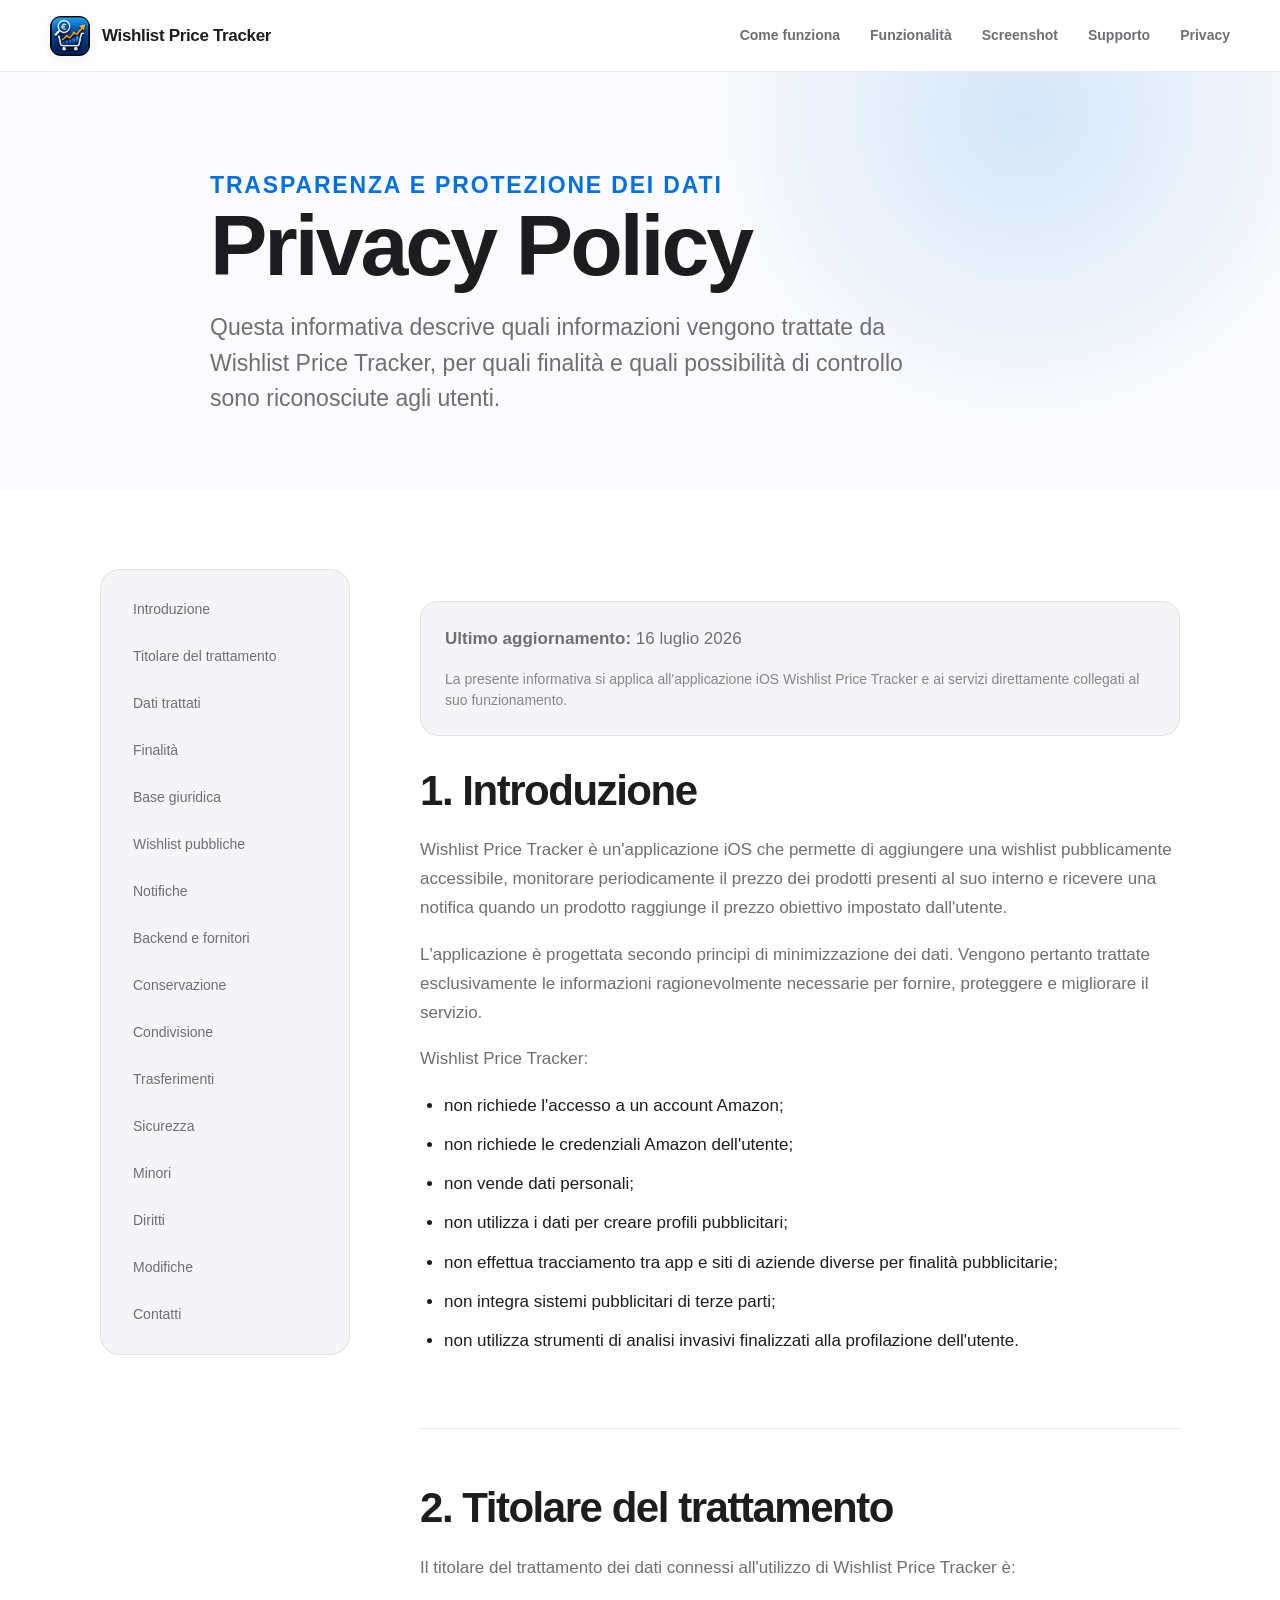
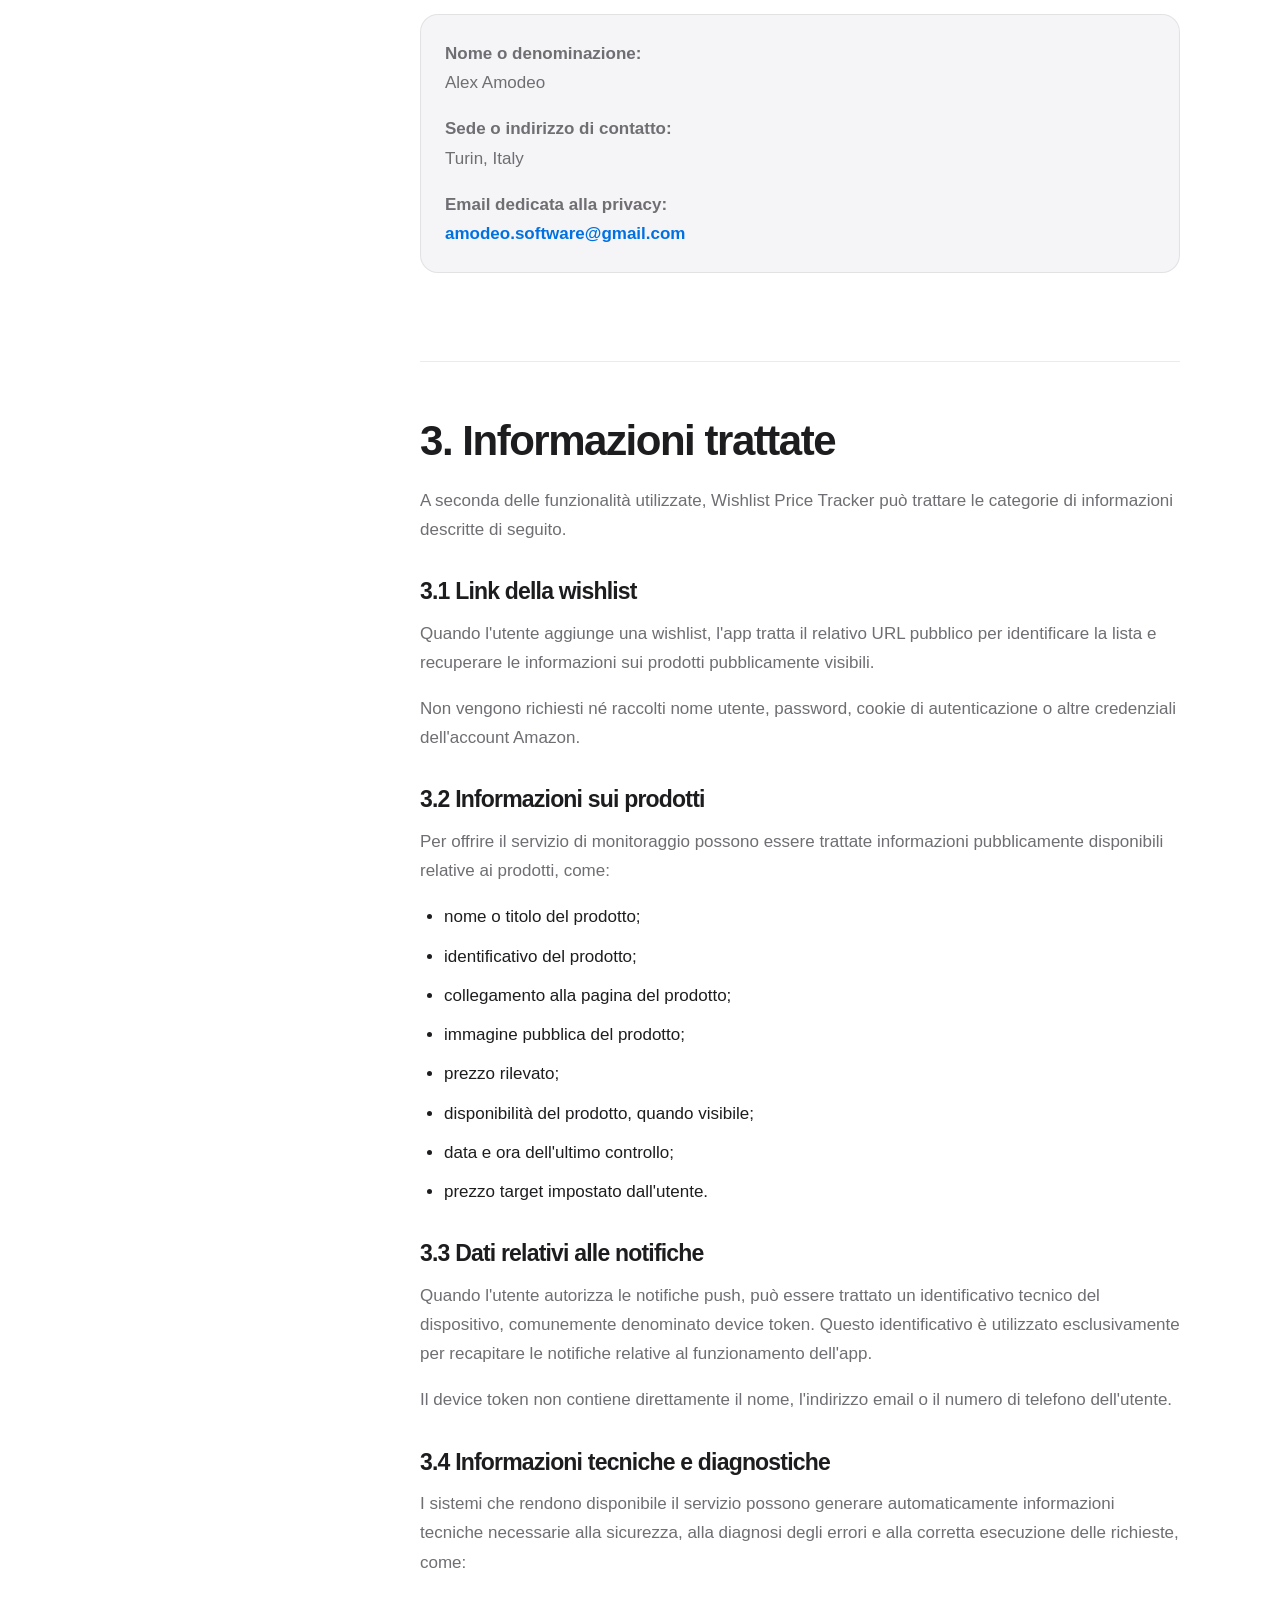
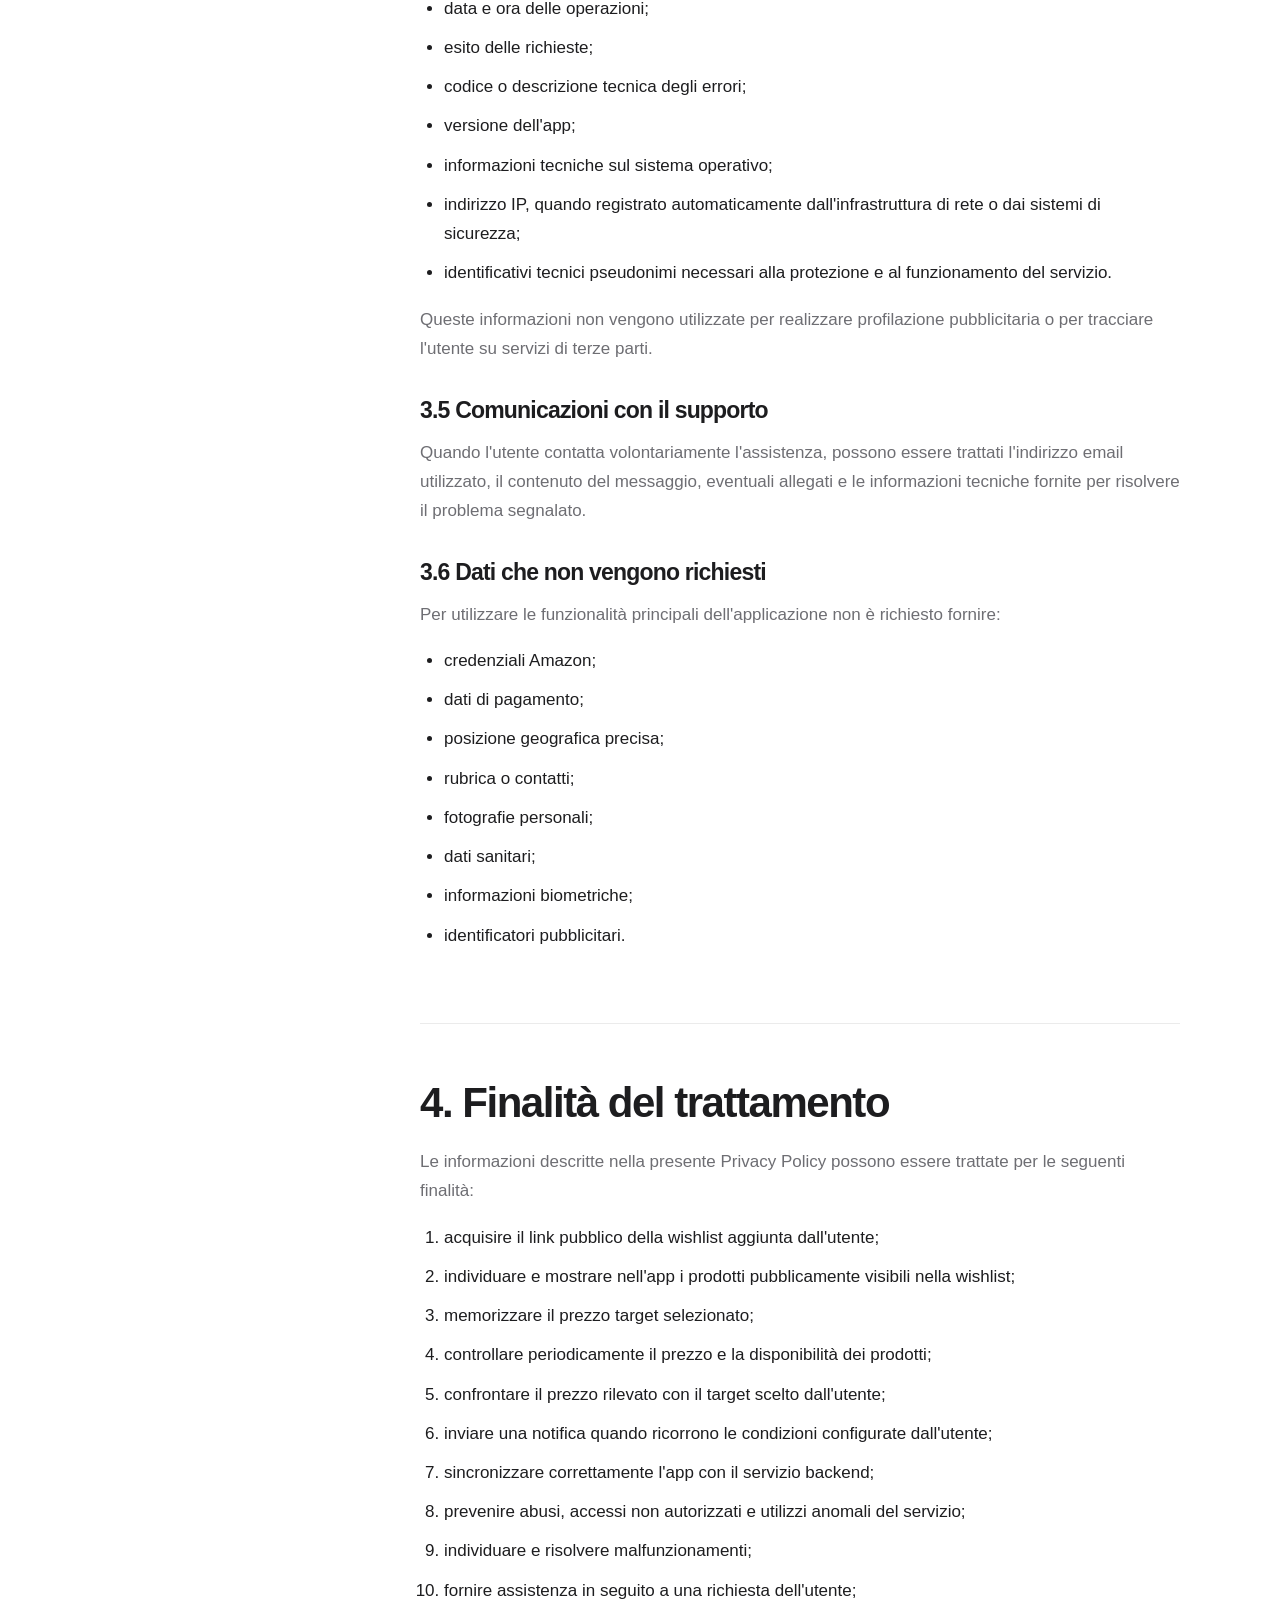
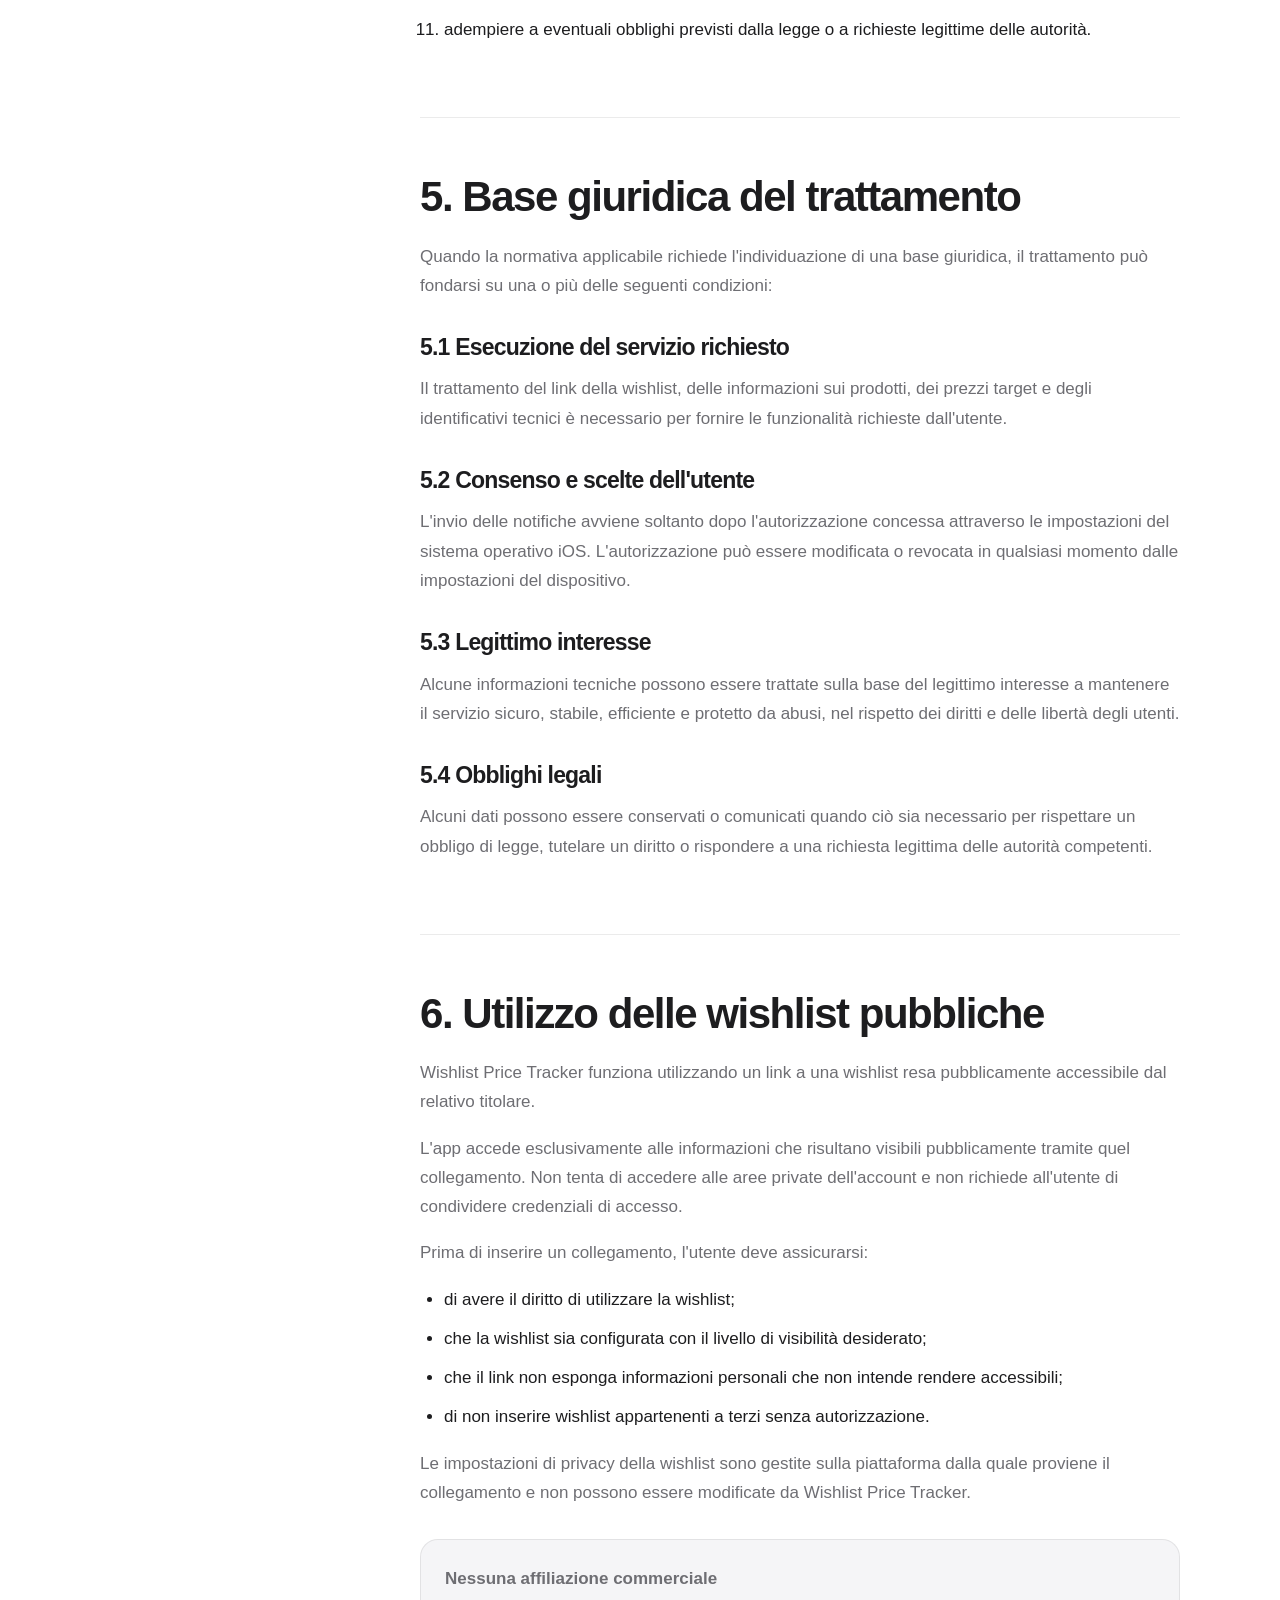
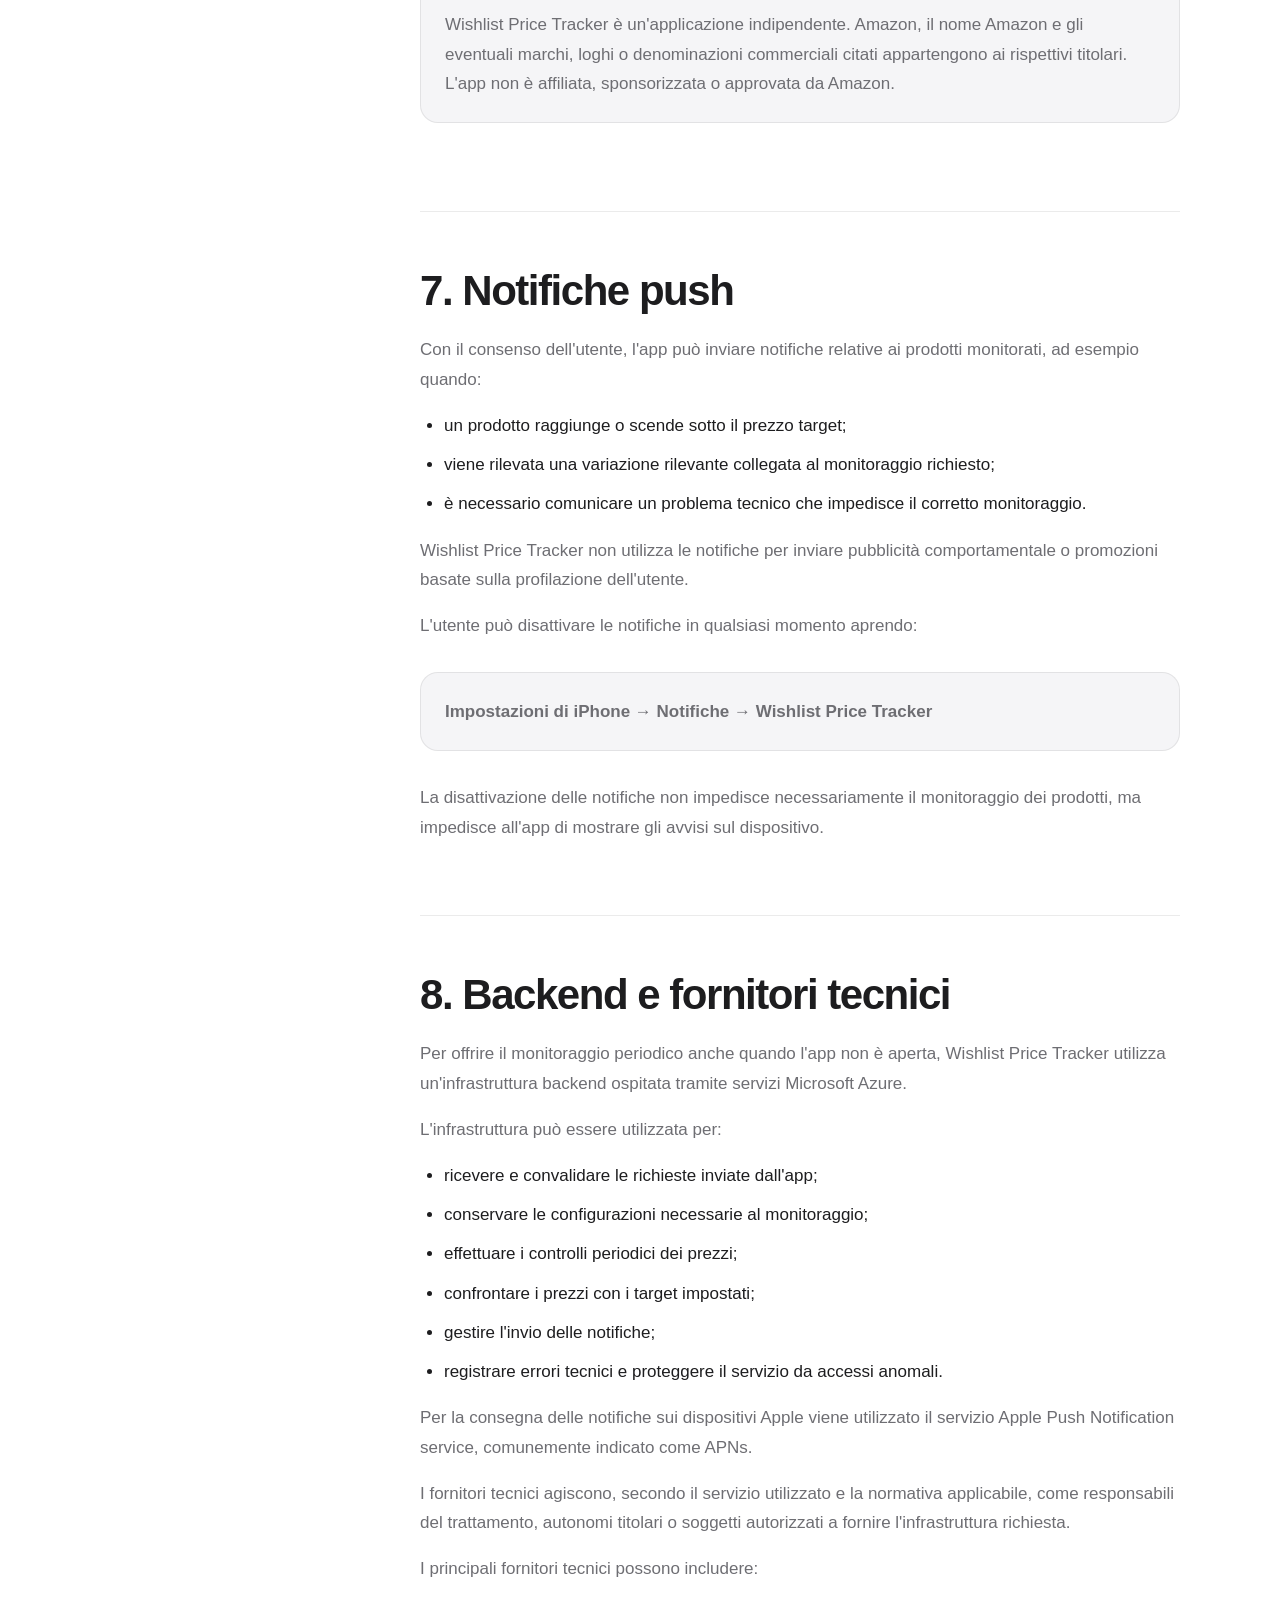
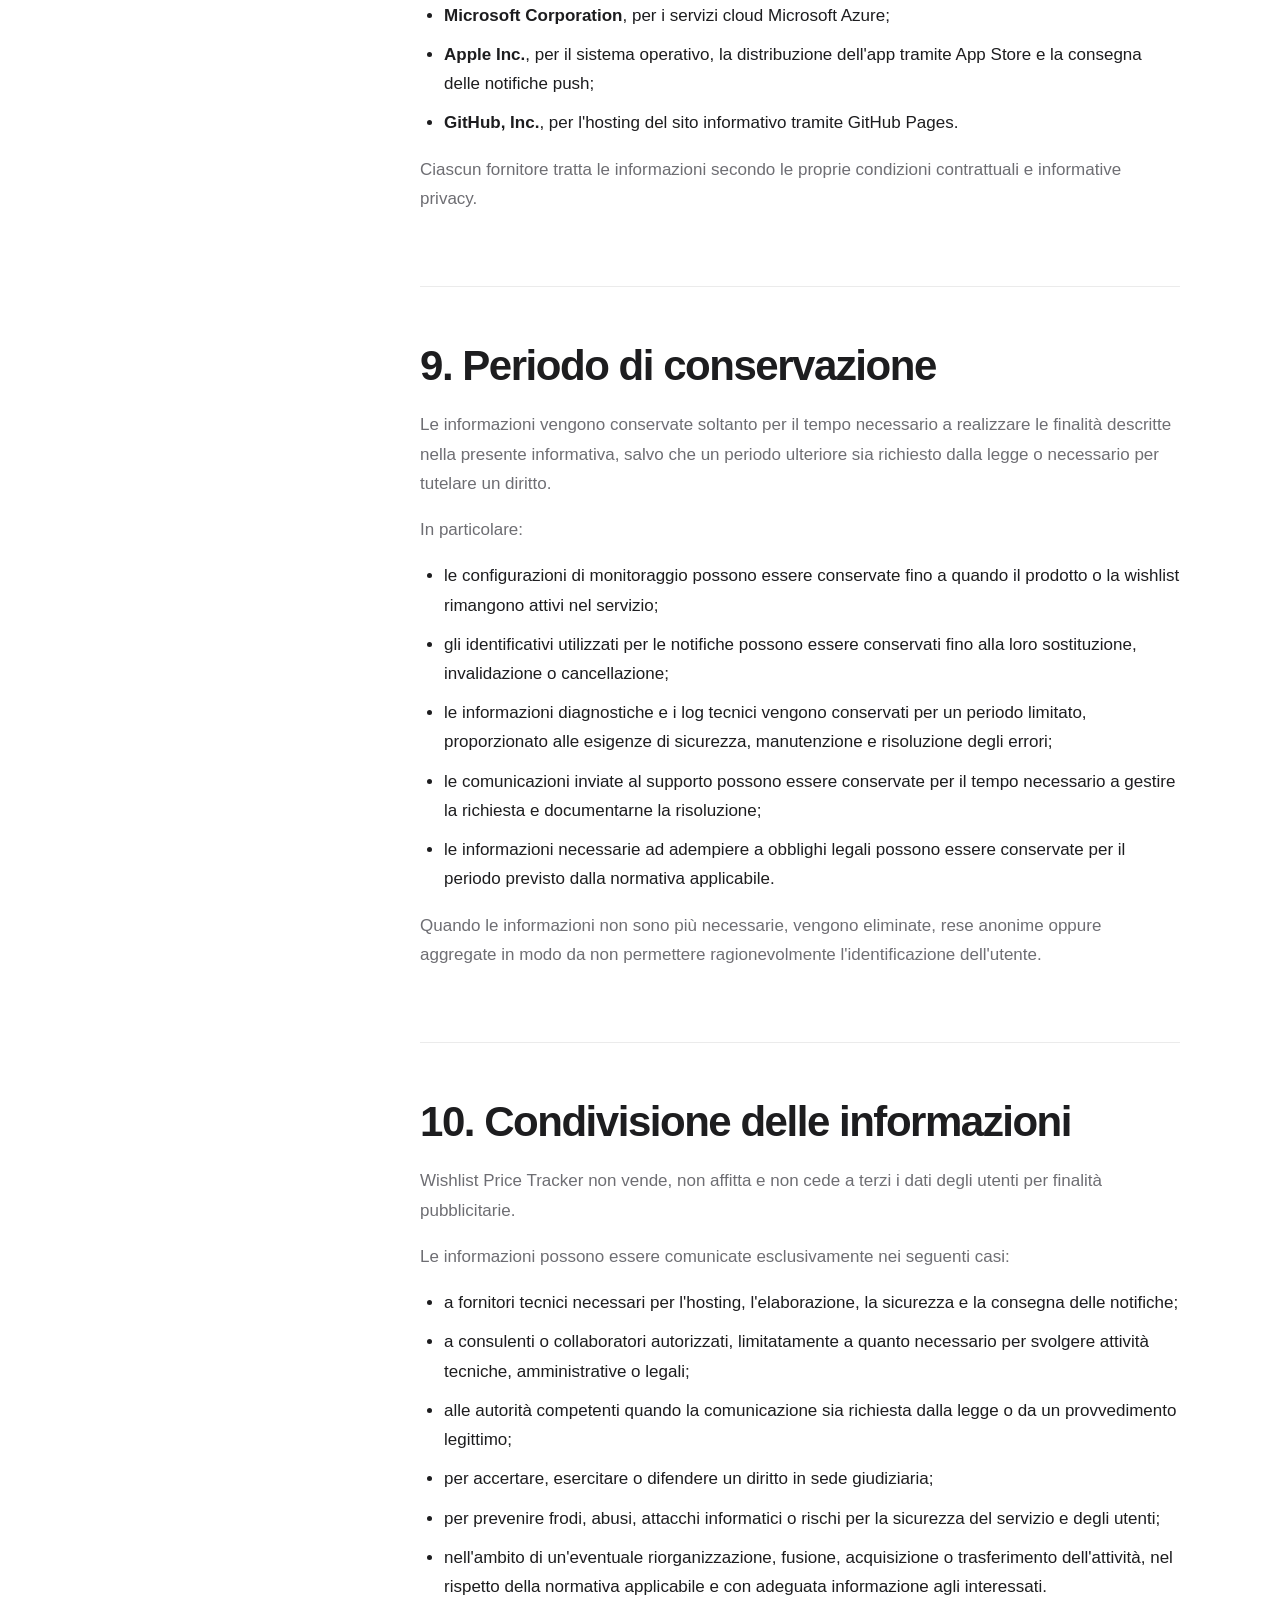
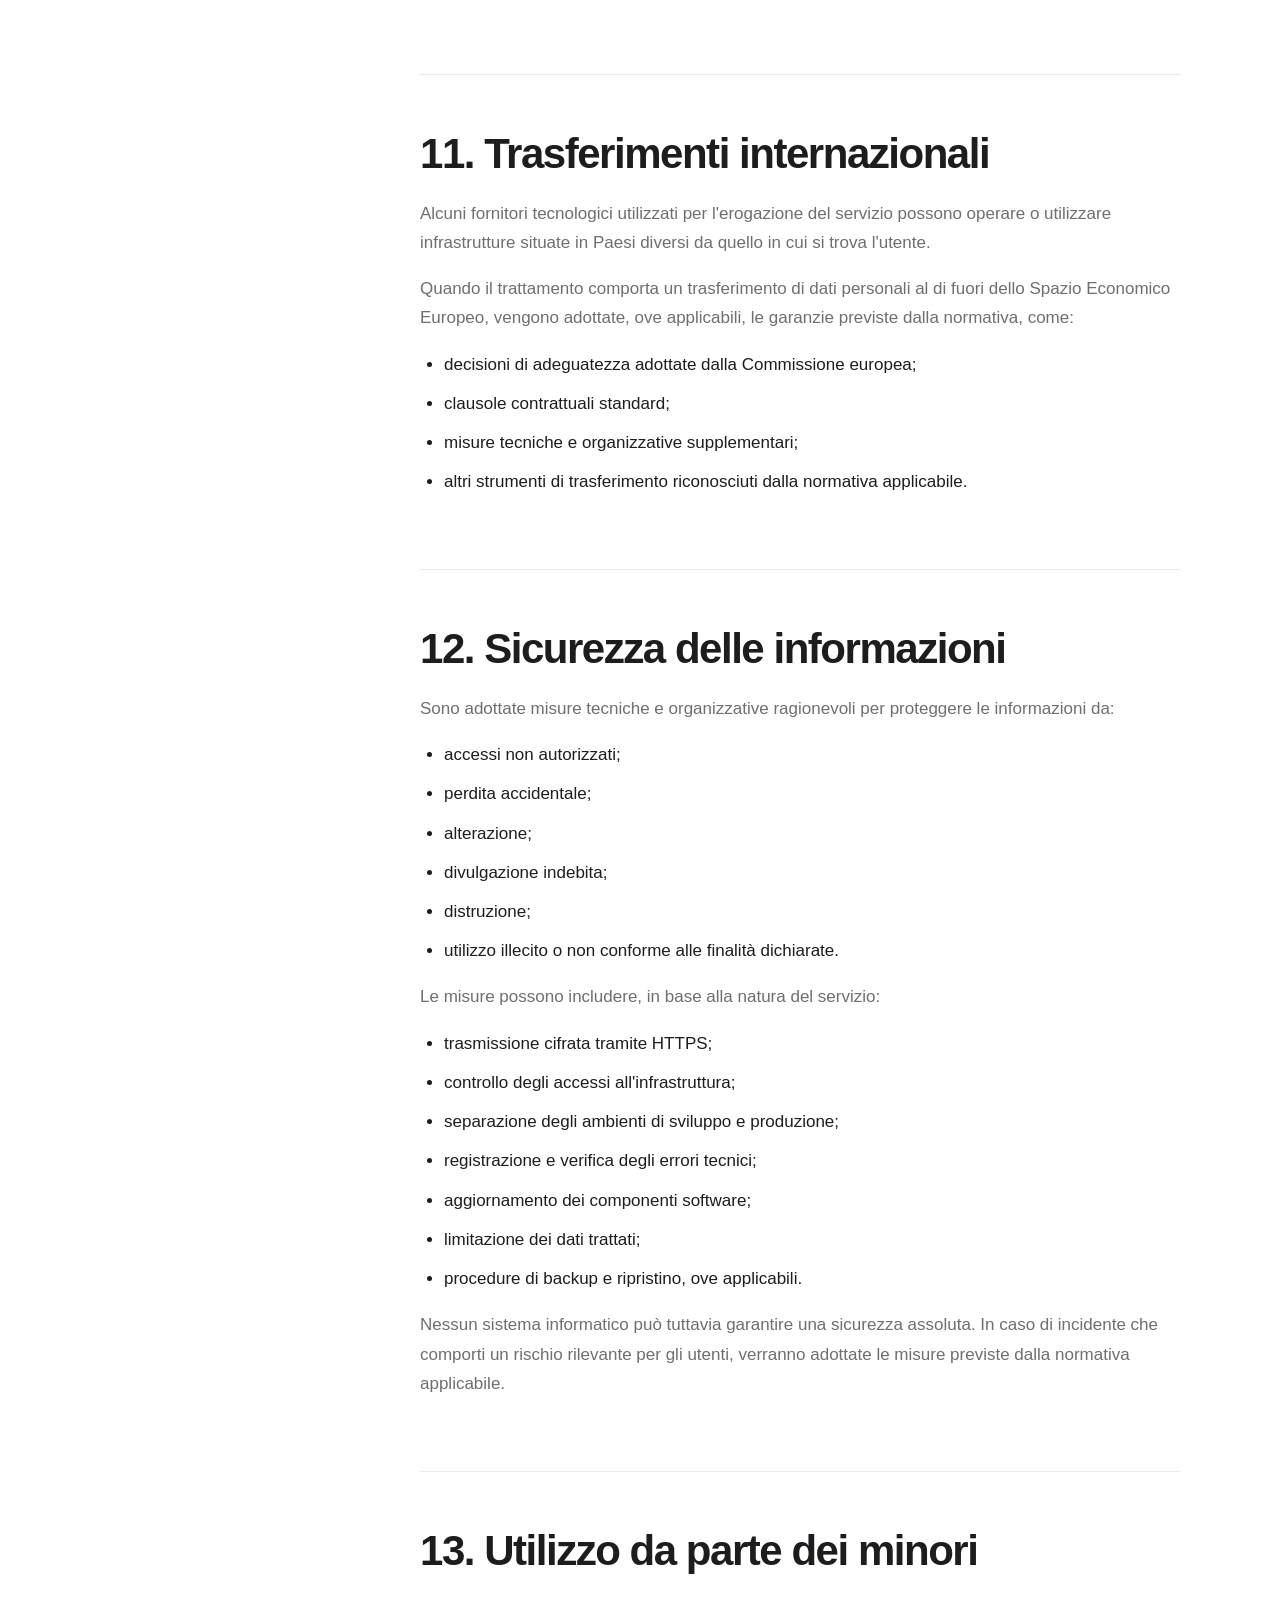
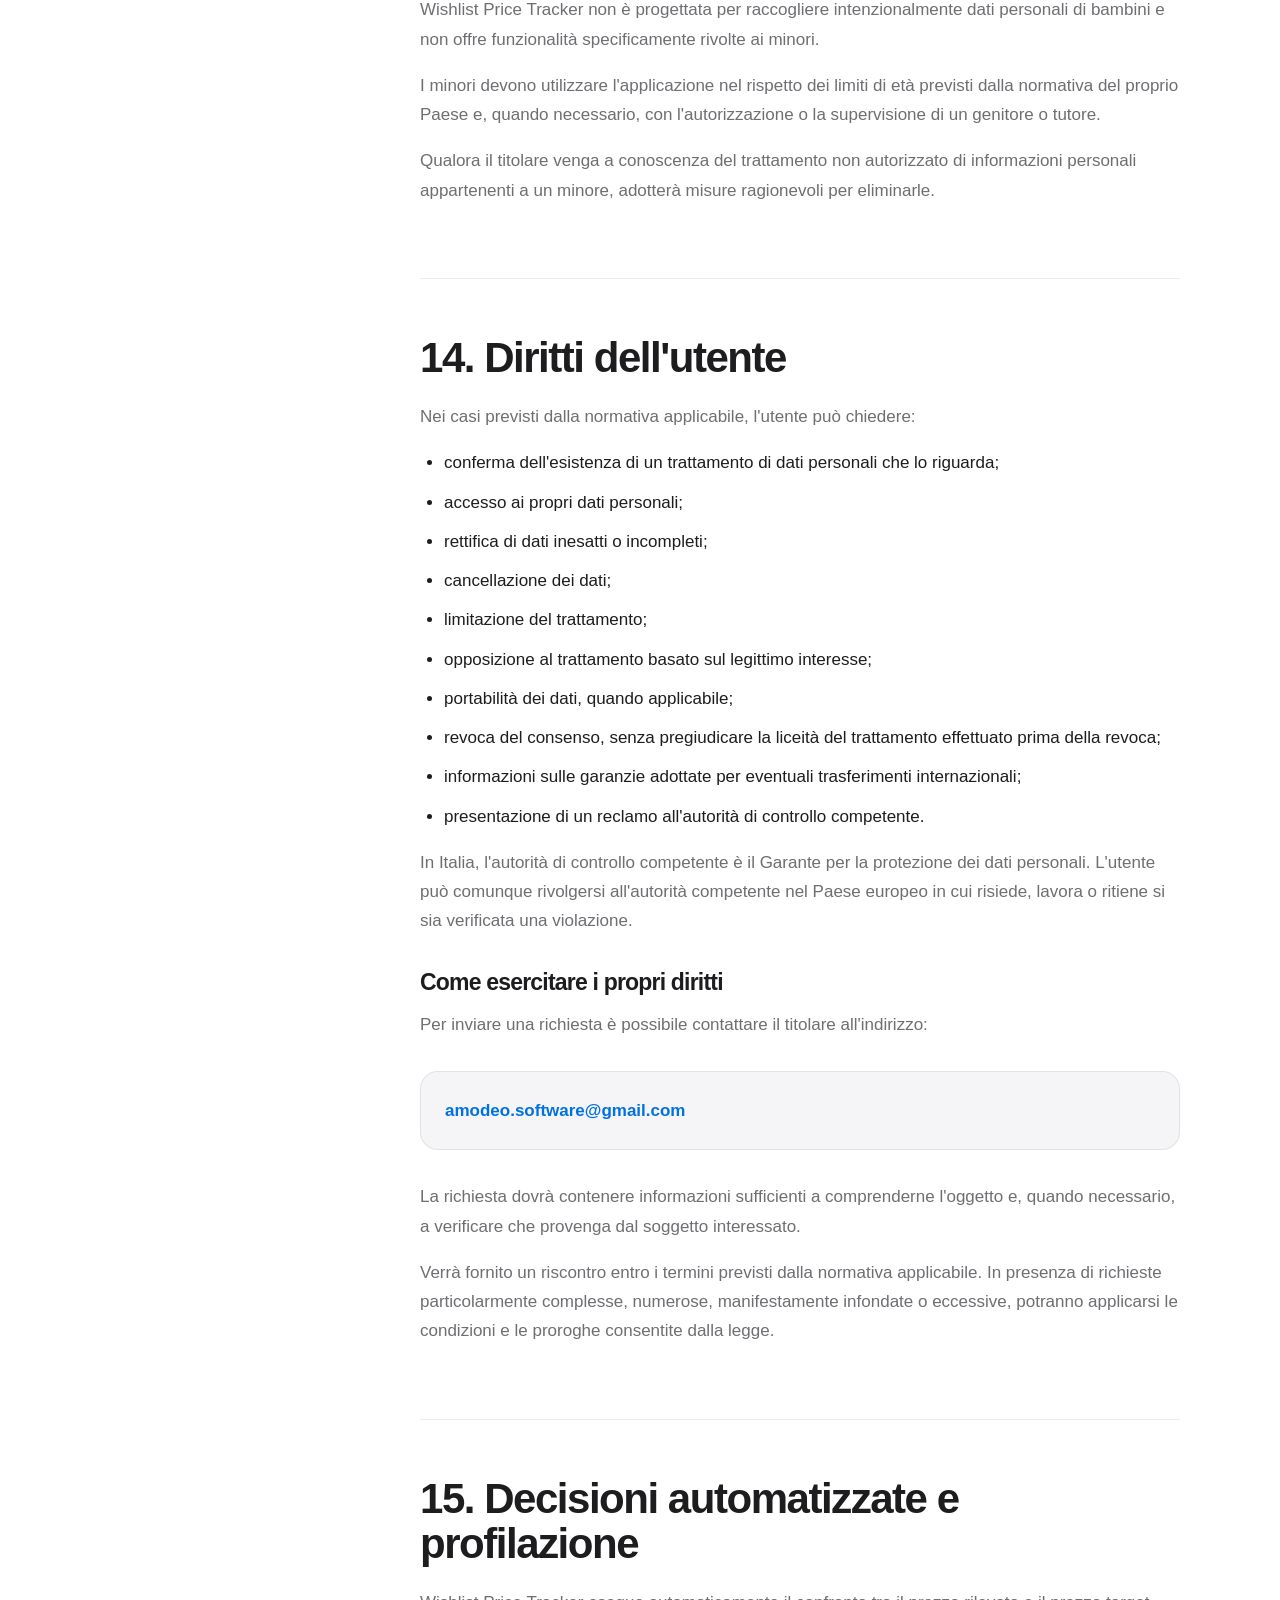
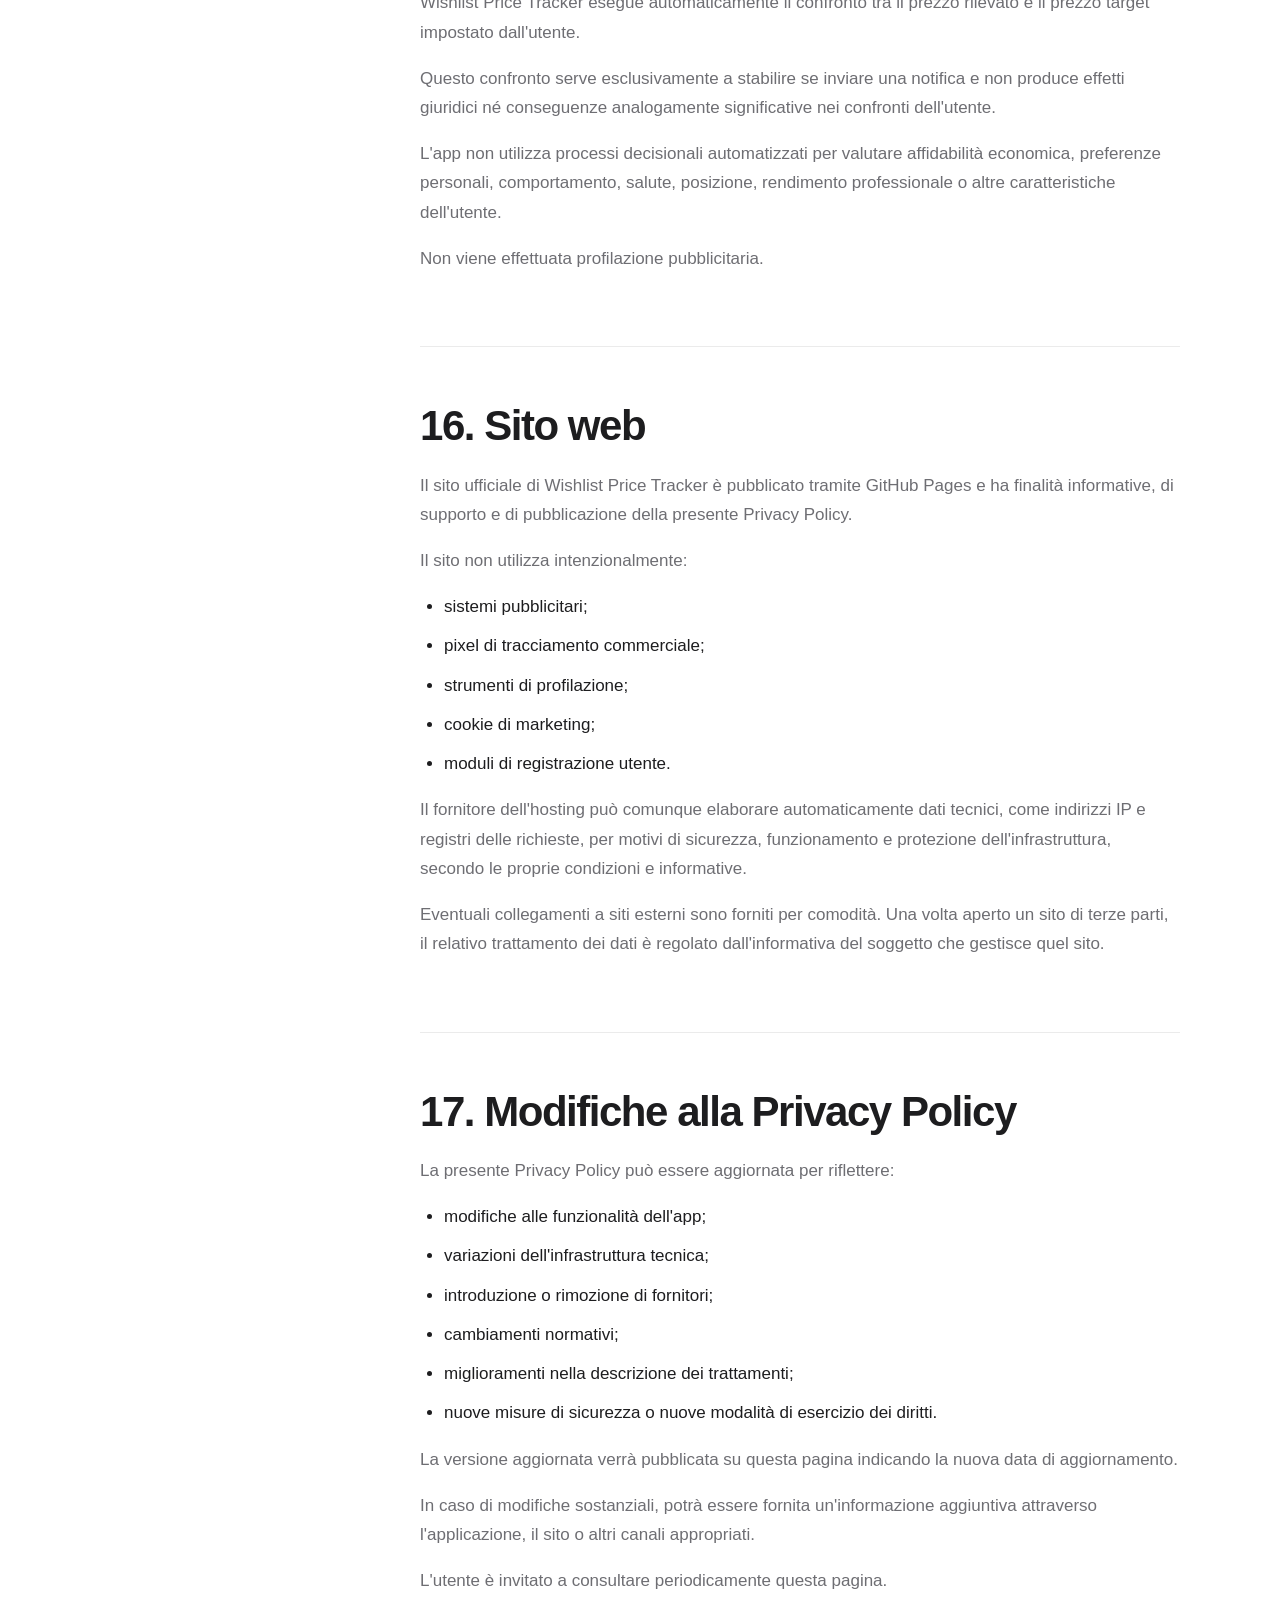
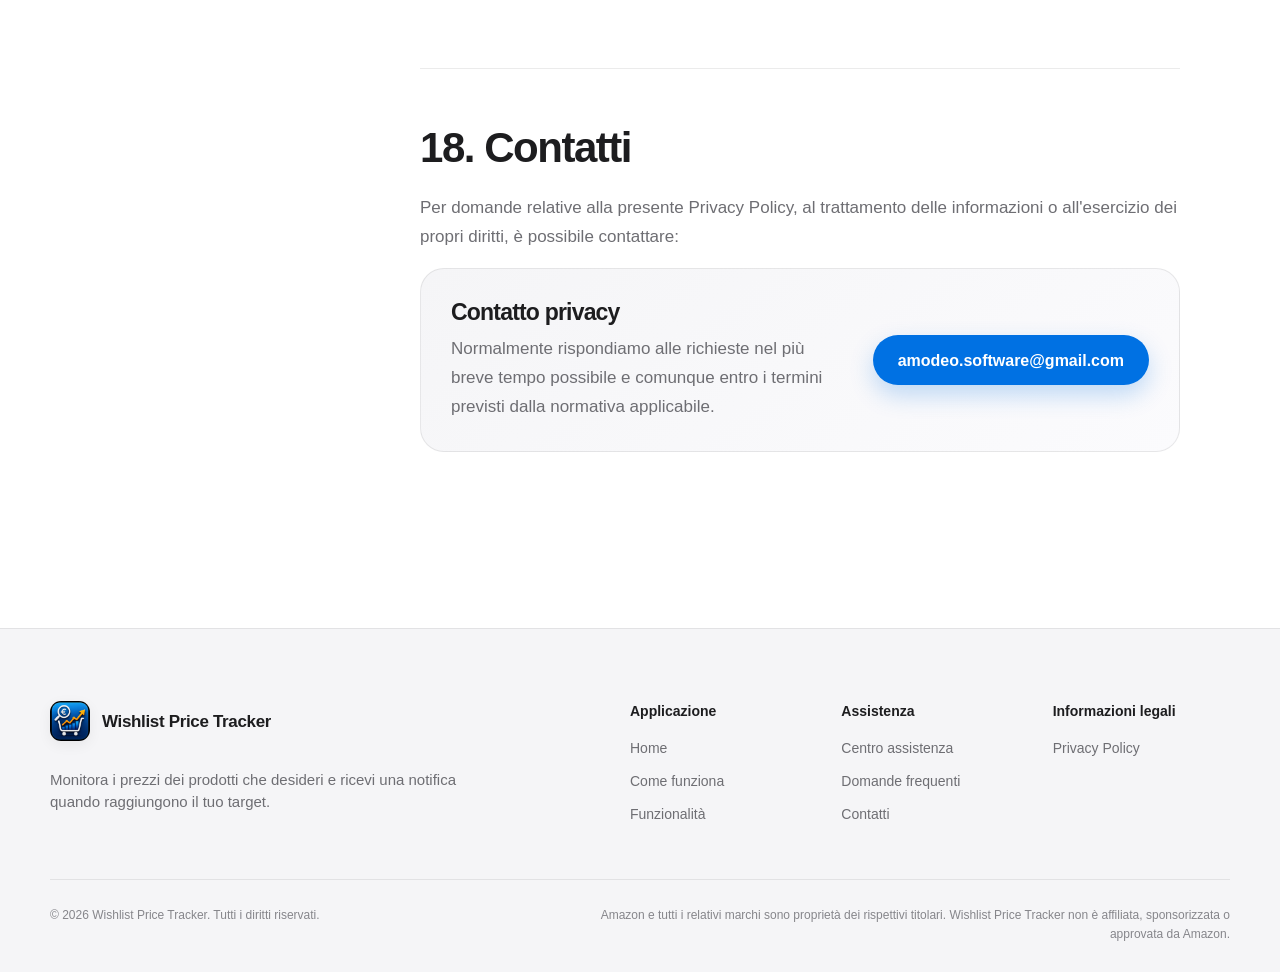
==== commit 82111519: "Clean up privacy.html by removing placeholder content Removed placeholder text and example email add" ====
--- a/privacy.html
+++ b/privacy.html
@@ -338,14 +338,7 @@
                                 </a>
                             </p>
                         </div>
-
-                        <p>
-                            Prima della pubblicazione del sito e
-                            dell'applicazione, i dati racchiusi tra parentesi
-                            quadre e l'indirizzo email di esempio dovranno essere
-                            sostituiti con le informazioni effettive del
-                            titolare.
-                        </p>
+                       
                     </section>
 
                     <!-- 3. Dati trattati -->
@@ -1488,12 +1481,7 @@
                                 amodeo.software@gmail.com
                             </a>
                         </div>
-
-                        <p class="last-updated">
-                            Prima della pubblicazione, sostituire
-                            amodeo.software@gmail.com con l'indirizzo email effettivo
-                            dedicato alle richieste sulla privacy.
-                        </p>
+                        
                     </section>
                 </article>
             </div>
@@ -1607,4 +1595,4 @@
         }
     </script>
 </body>
-</html>+</html>
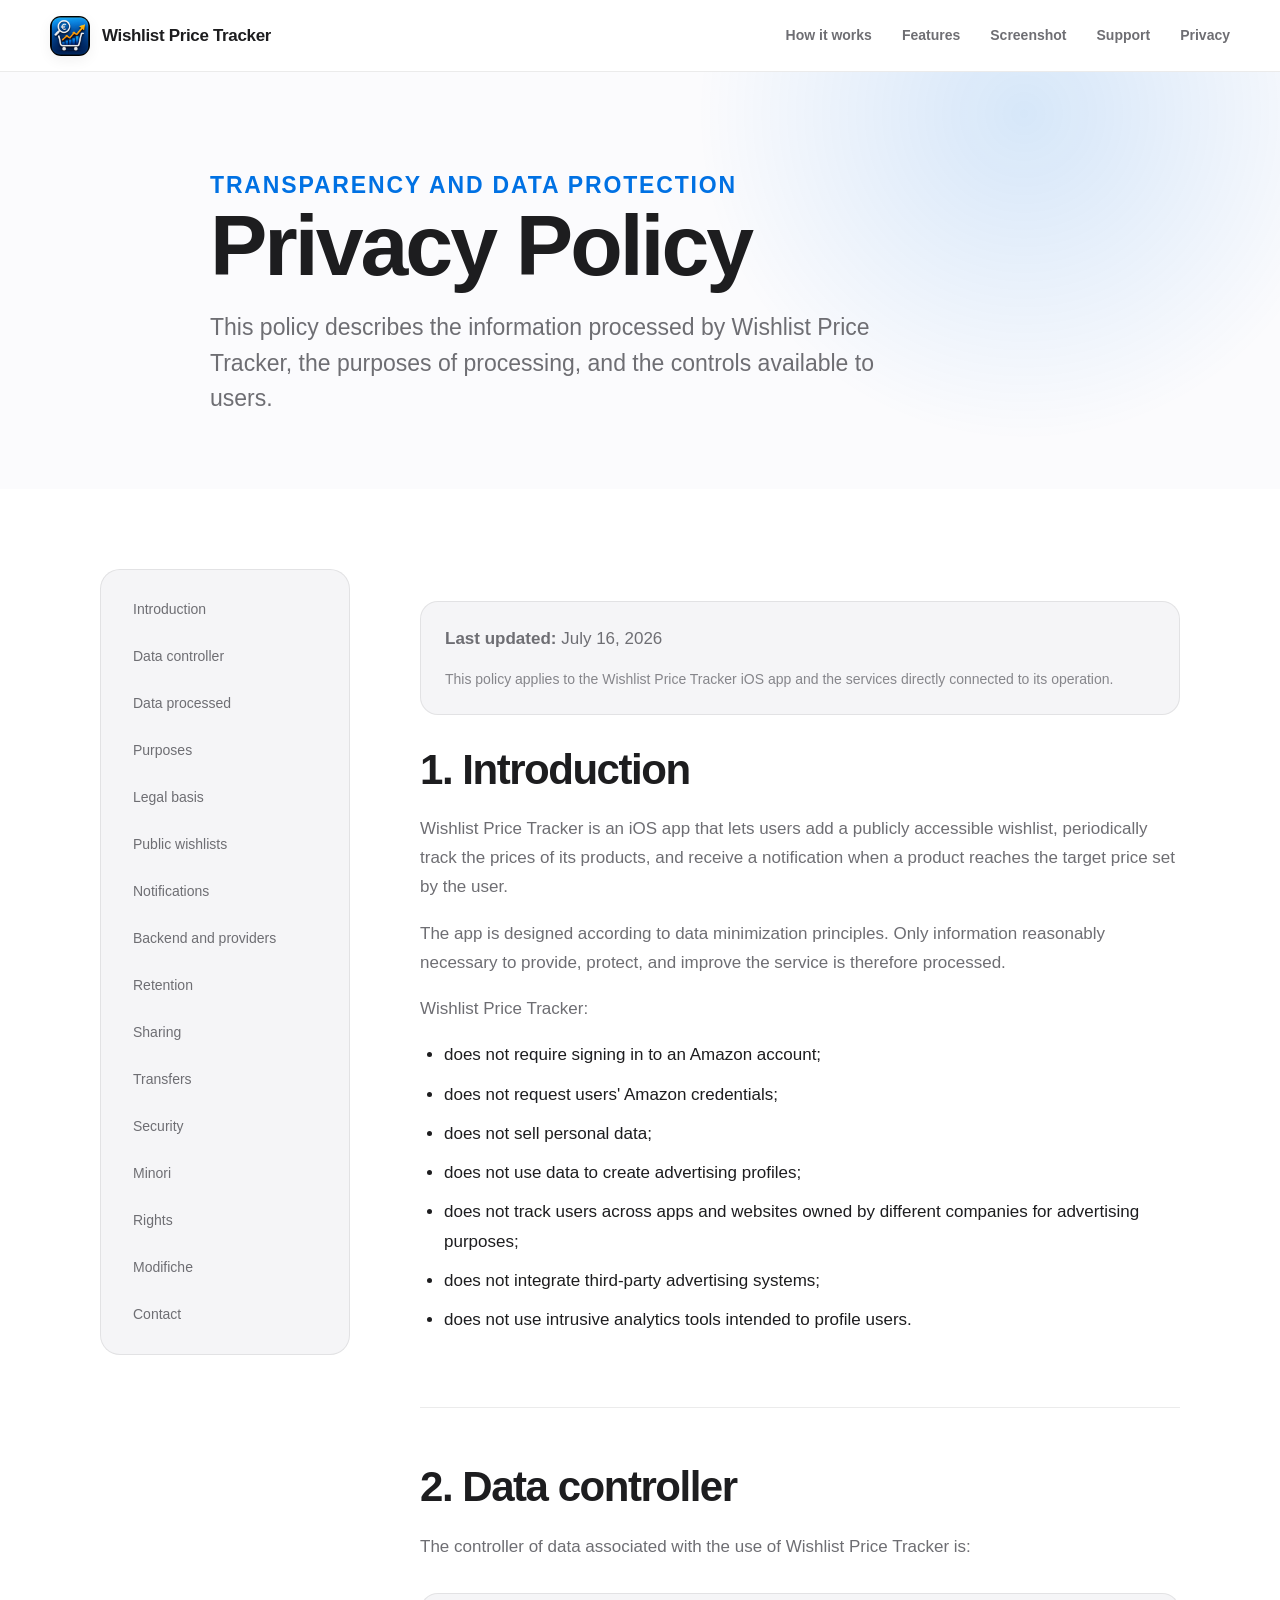
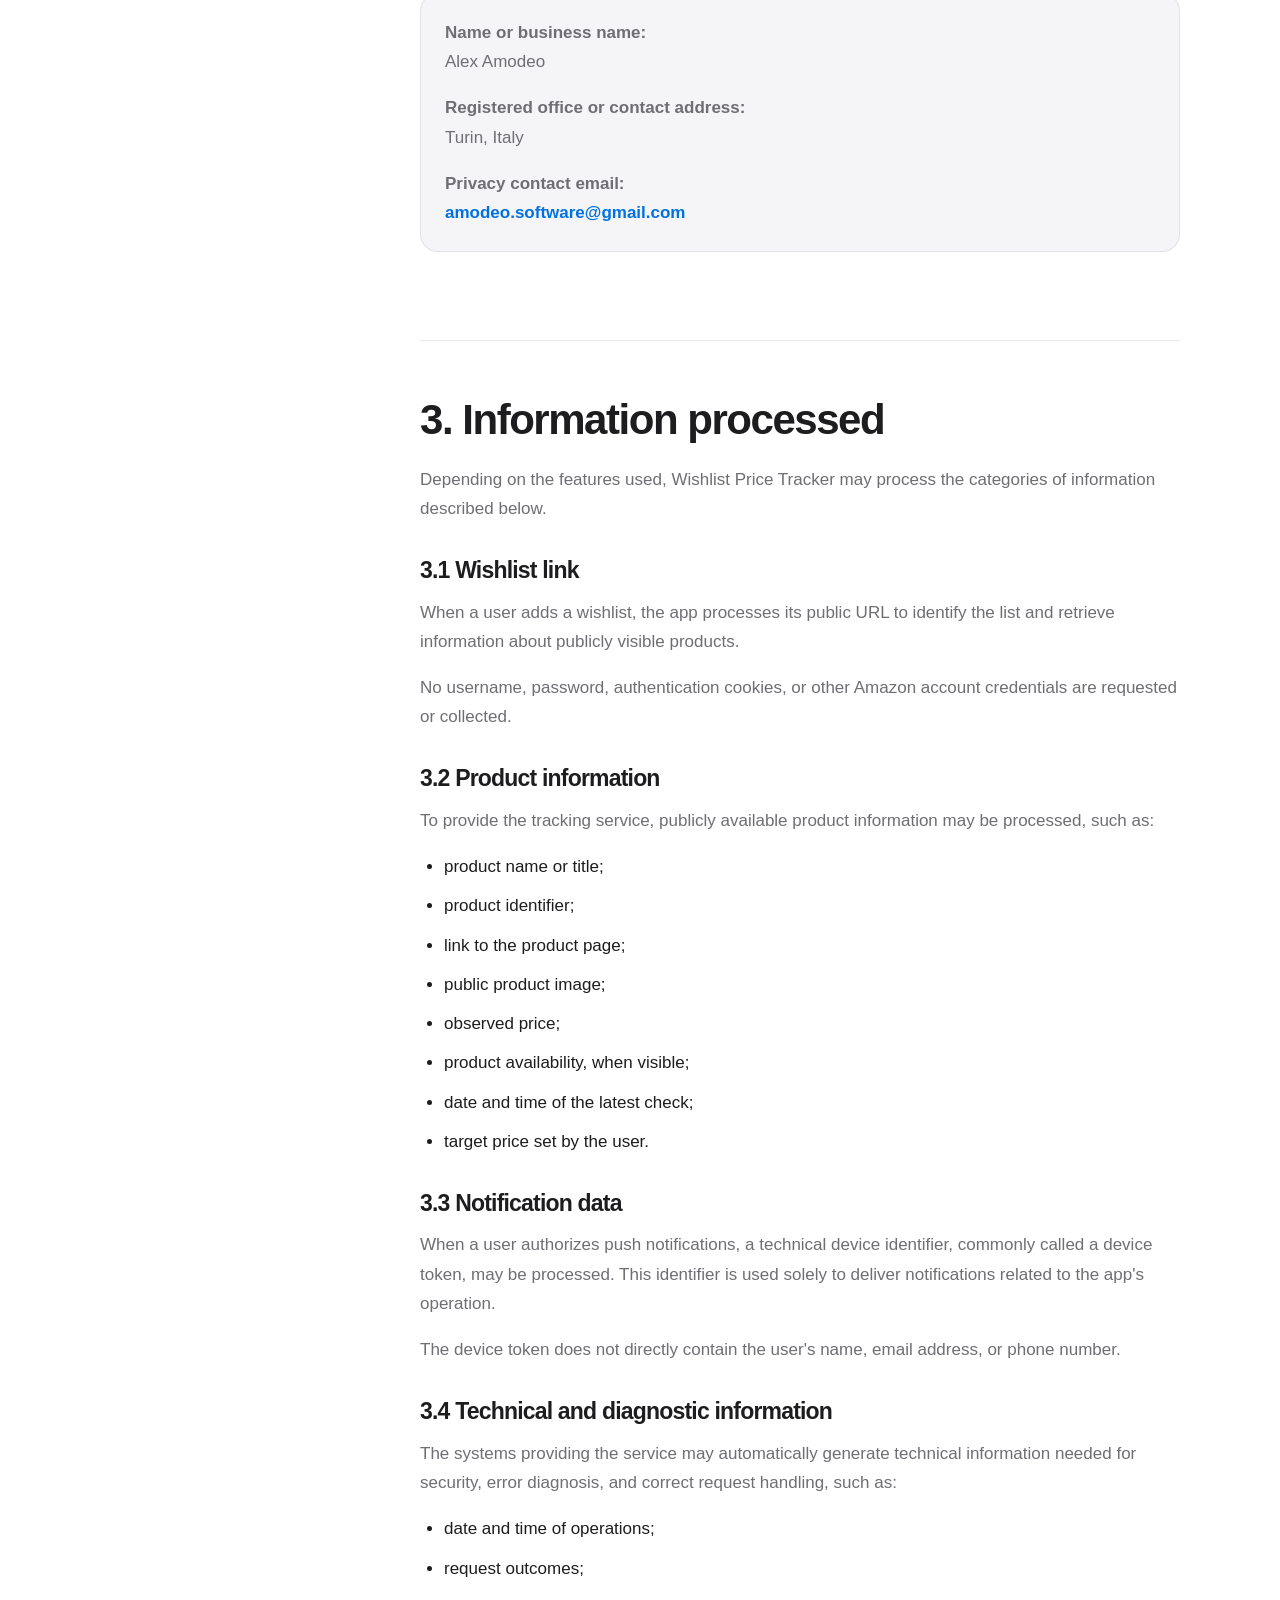
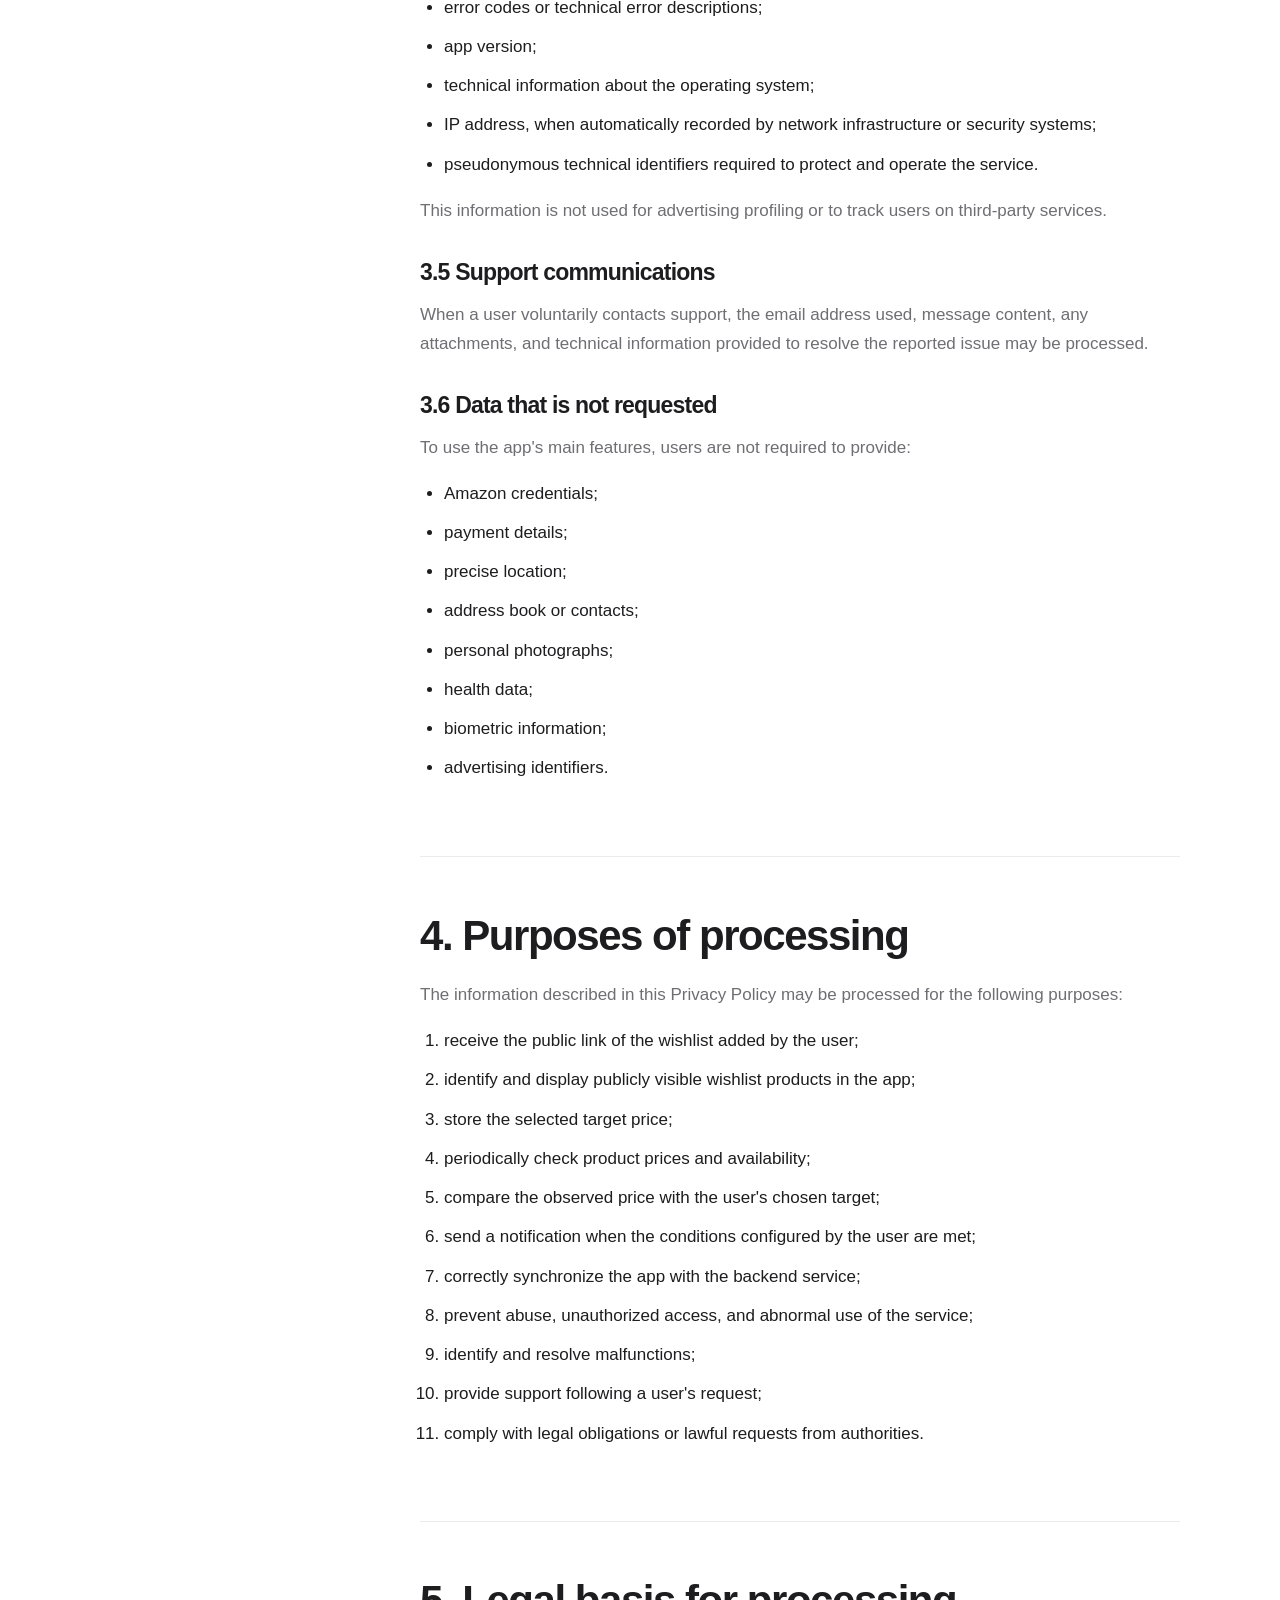
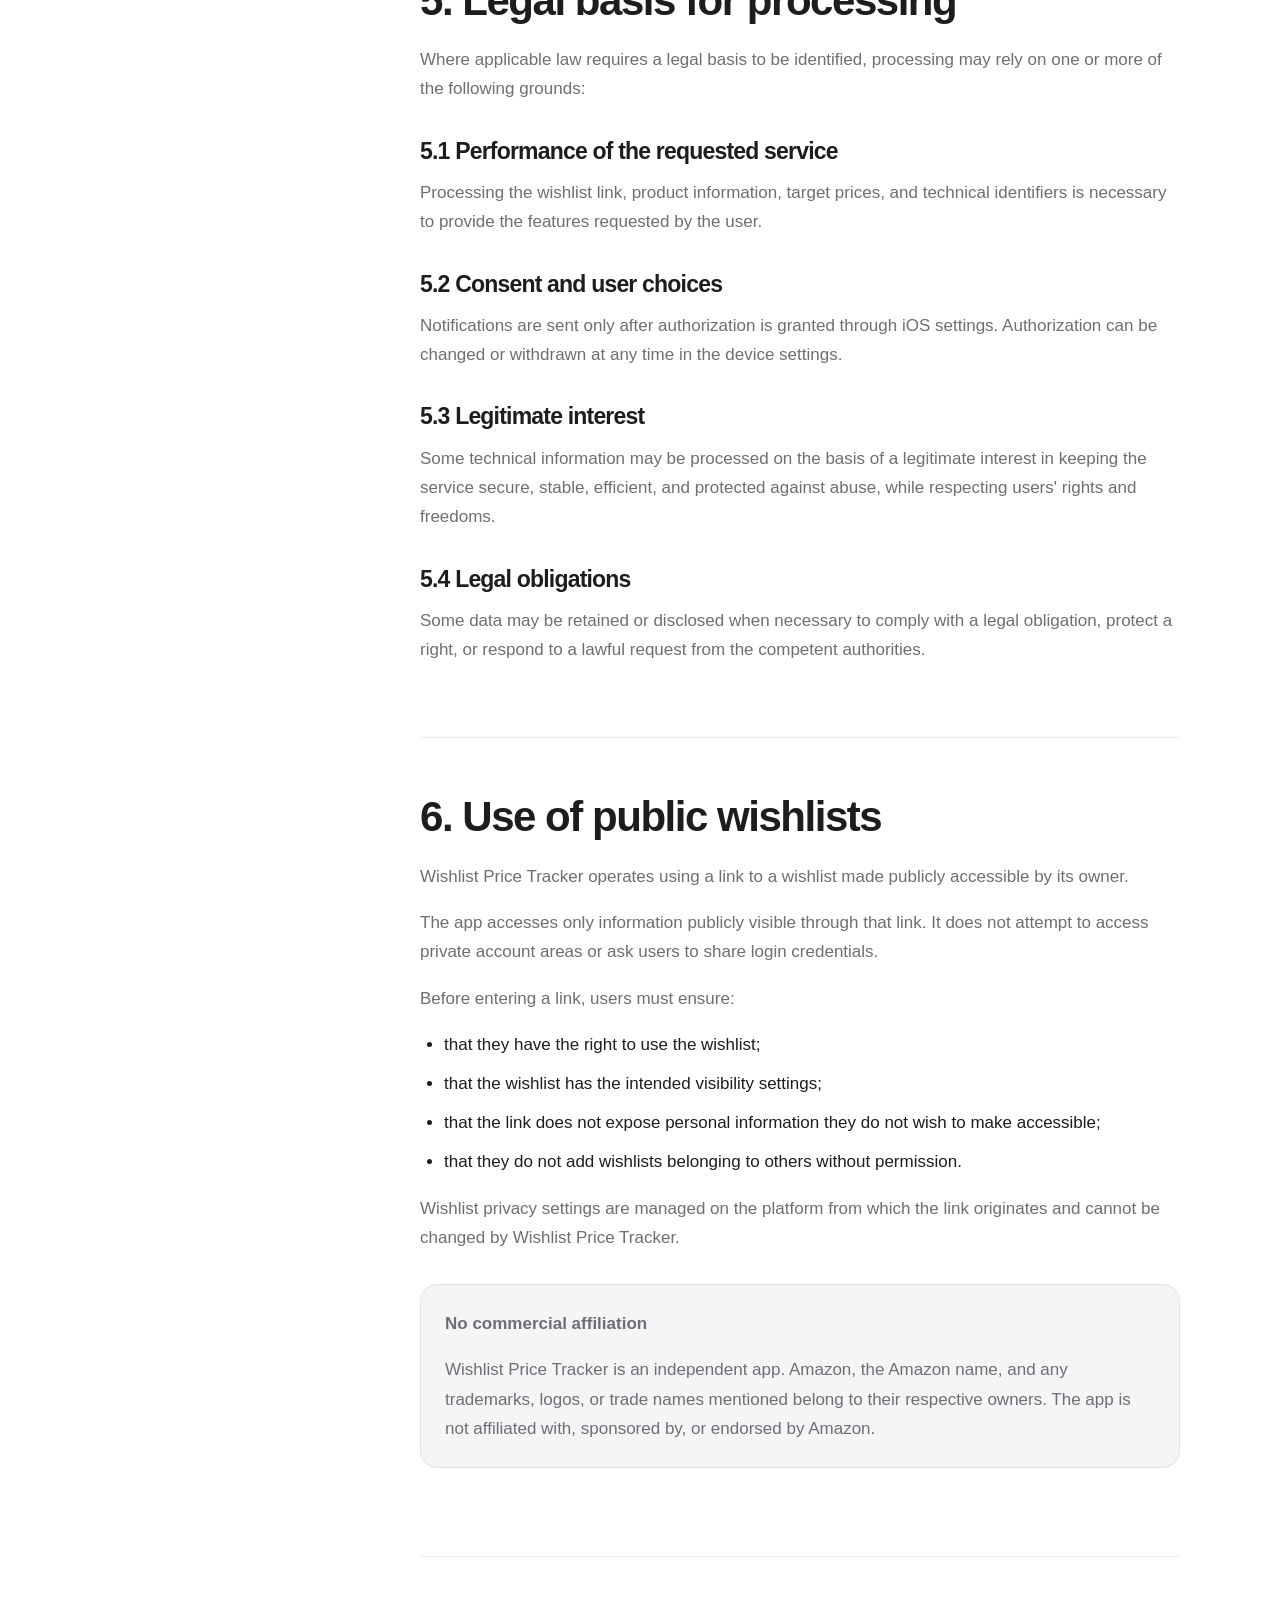
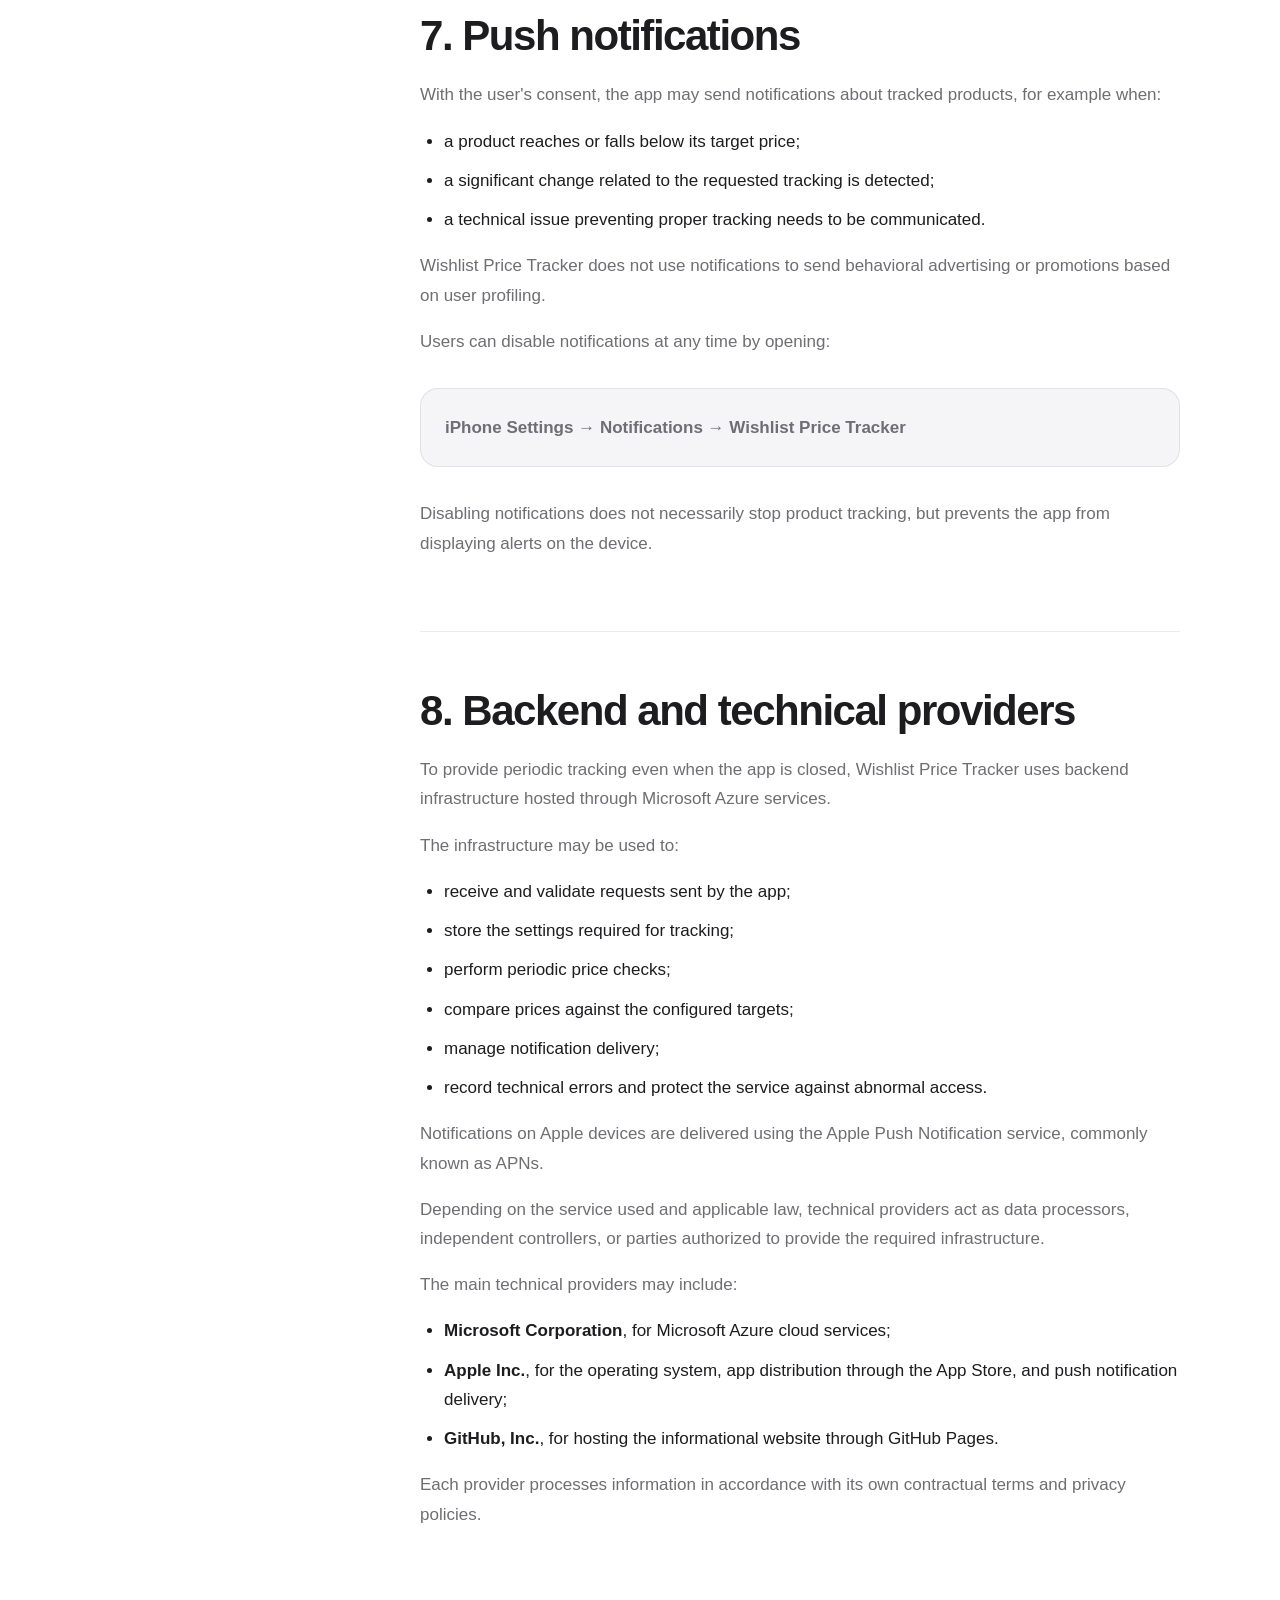
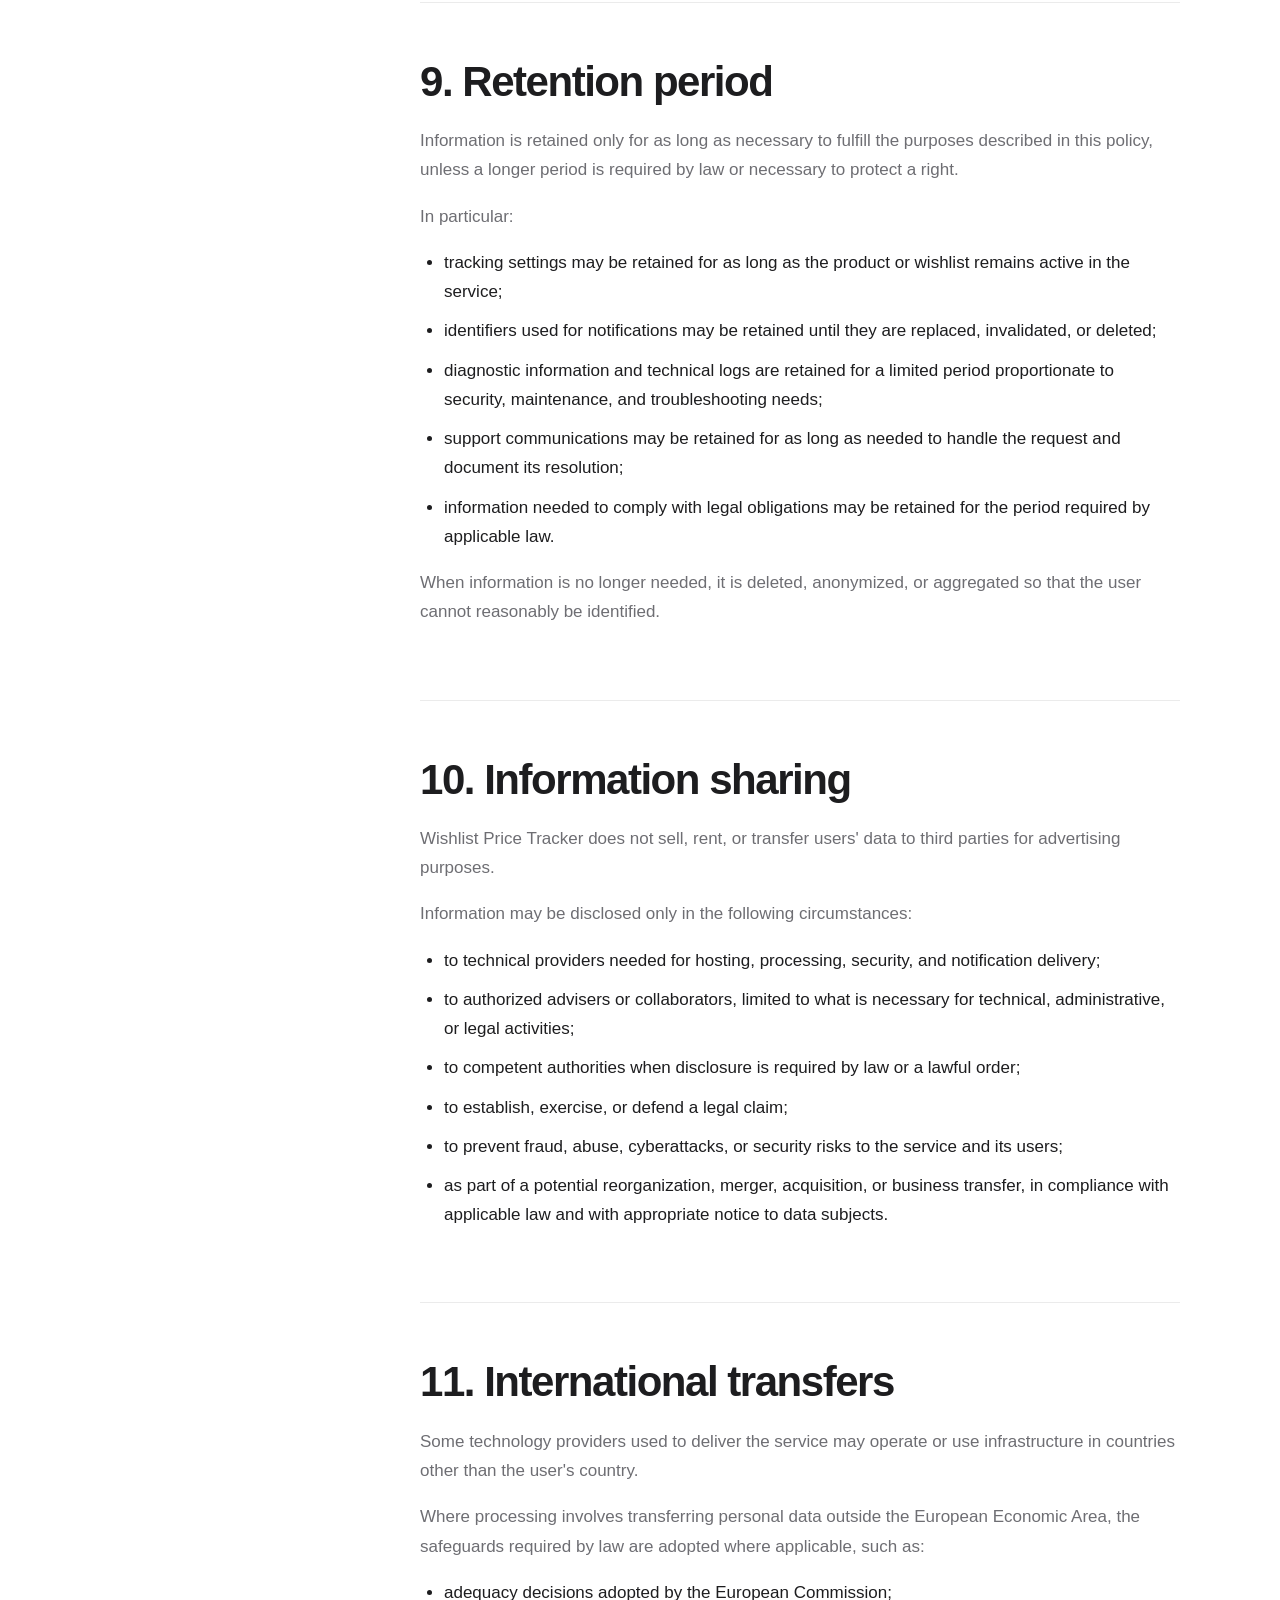
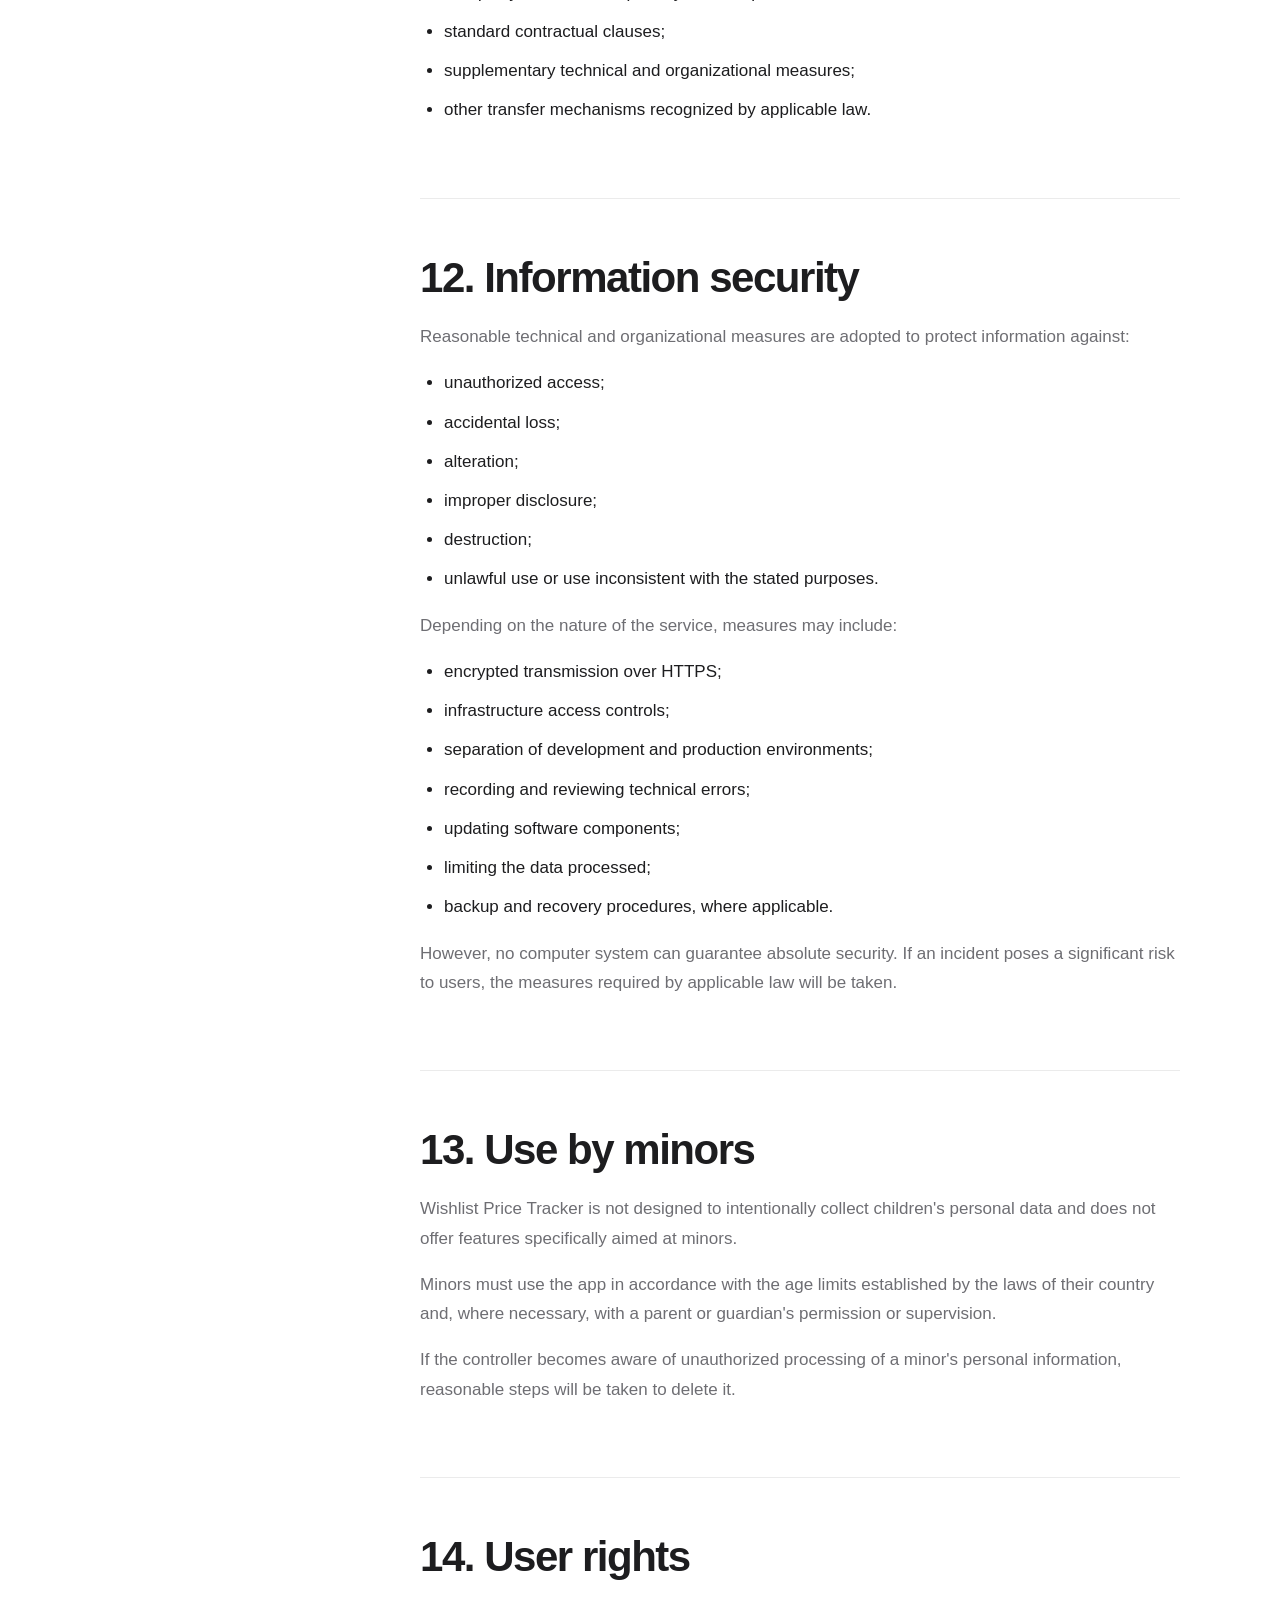
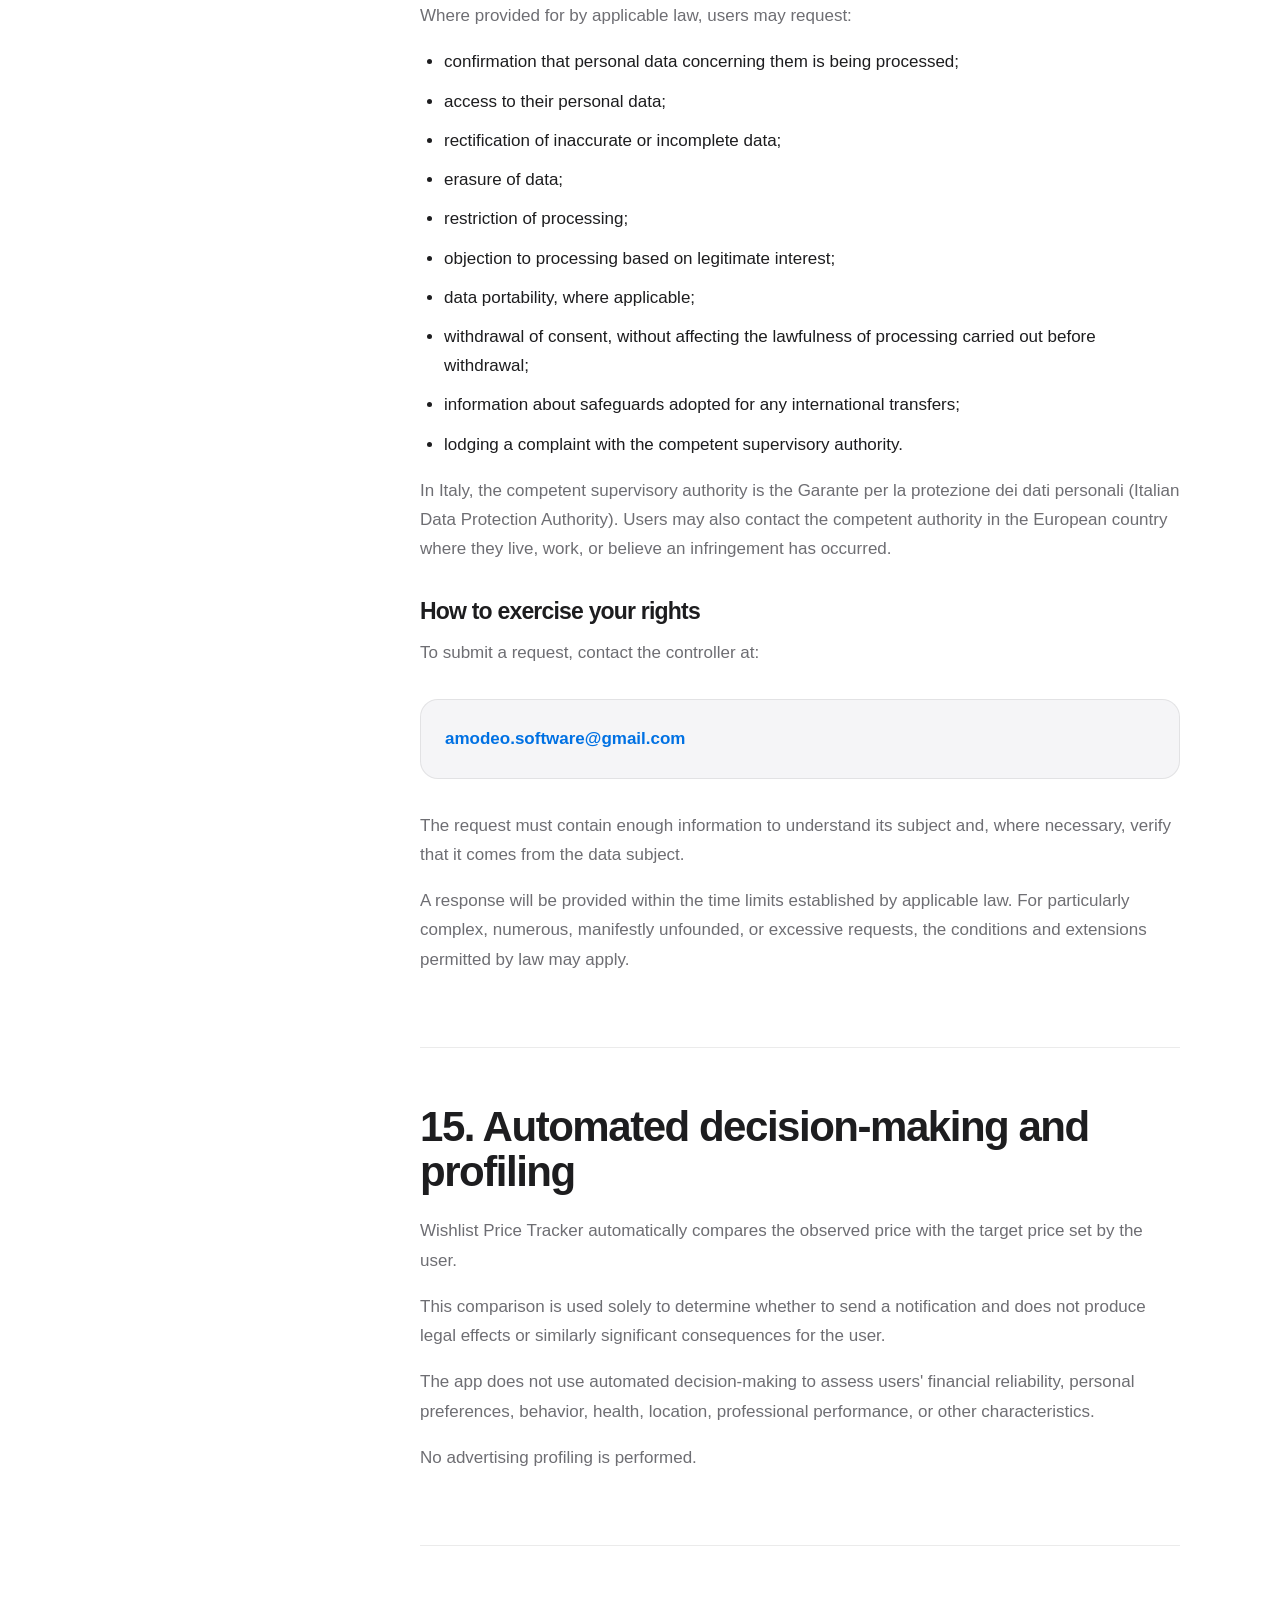
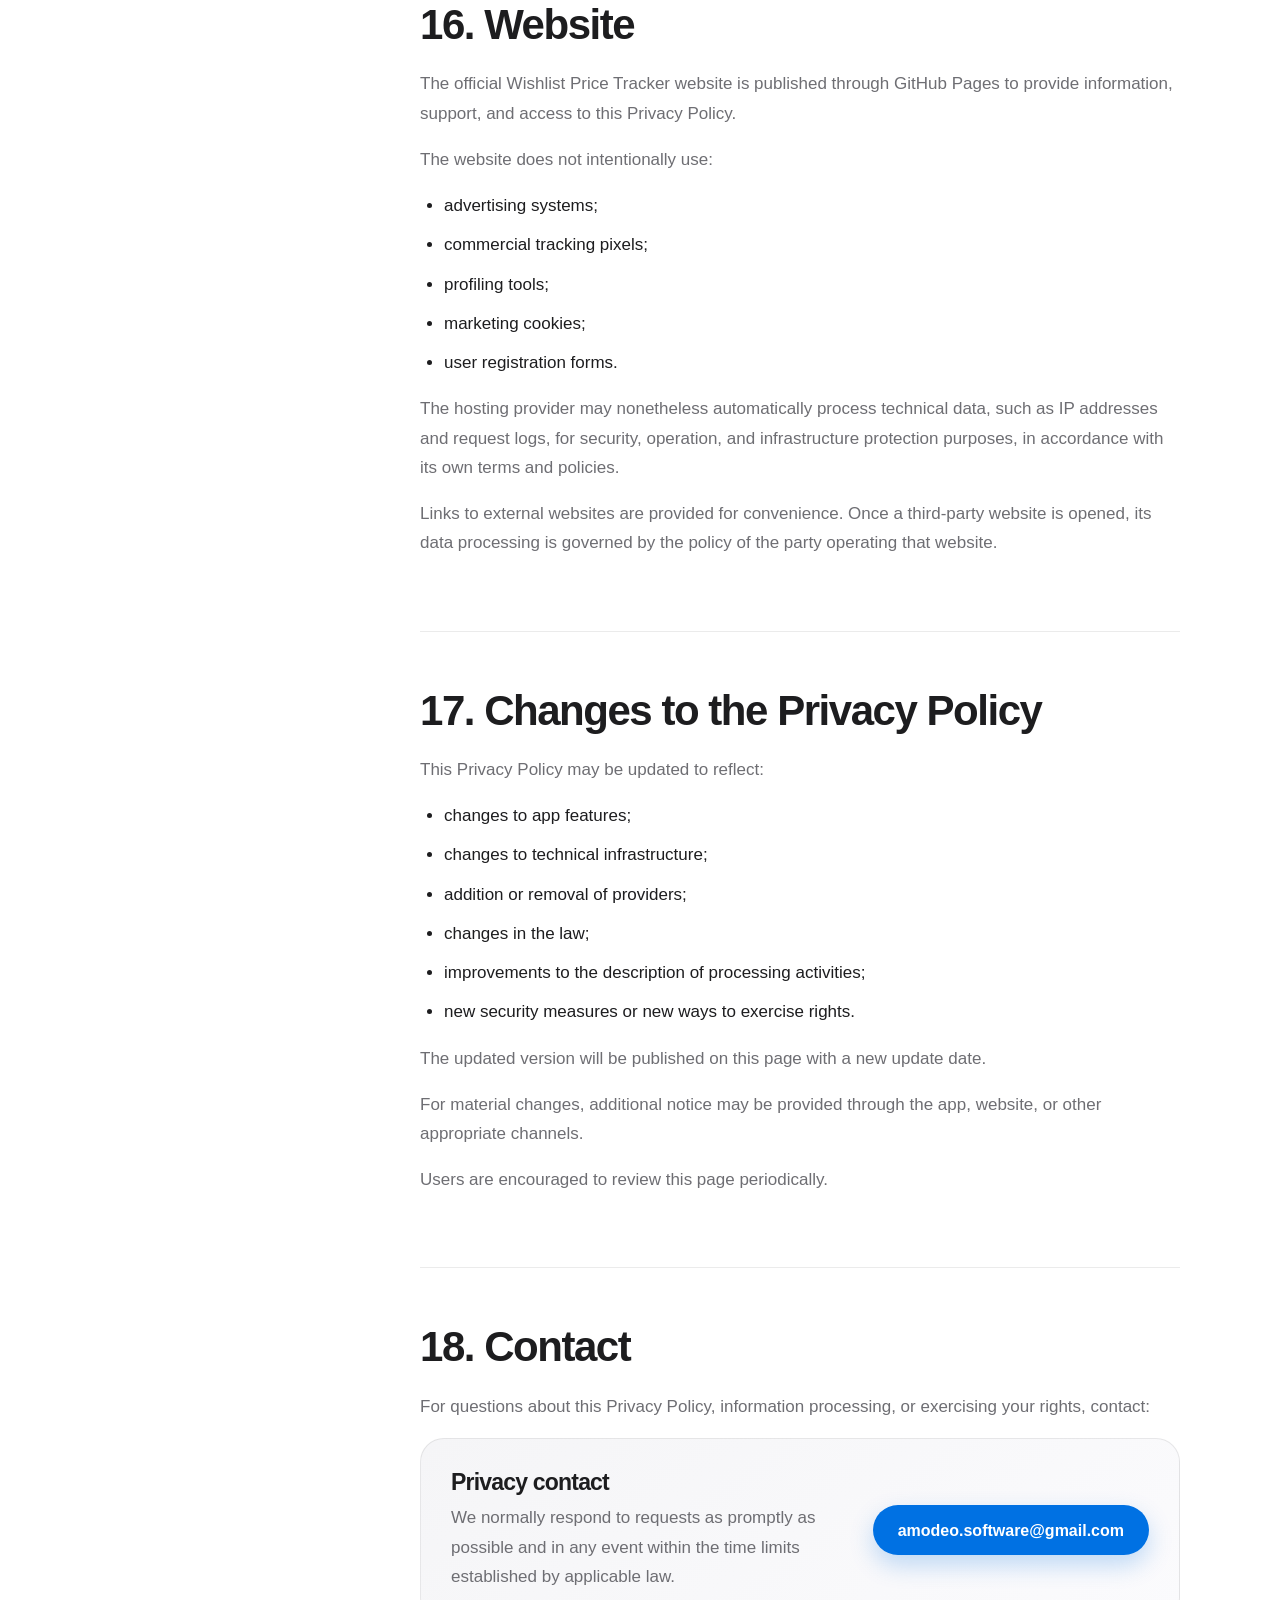
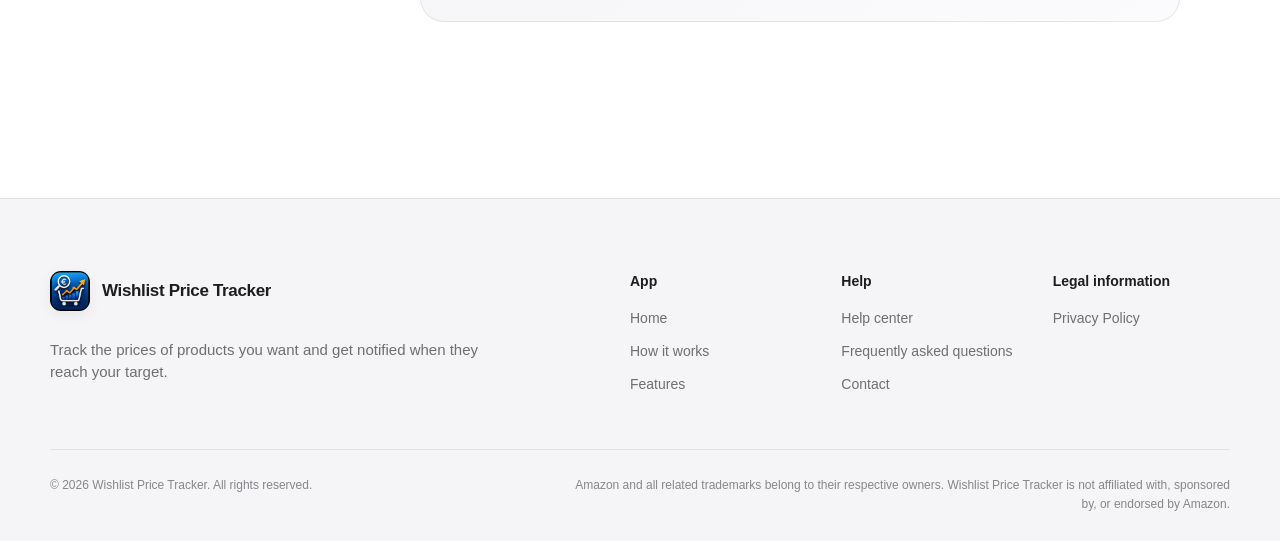
==== commit cfada108: "Update print statement from 'Hello' to 'Goodbye'" ====
--- a/privacy.html
+++ b/privacy.html
@@ -1,7 +1,7 @@
 <!DOCTYPE html>
-<html lang="it">
+<html lang="en">
 <head>
-    <!-- Informazioni principali della pagina -->
+    <!-- Main page information -->
     <meta charset="UTF-8">
     <meta
         name="viewport"
@@ -12,15 +12,15 @@
 
     <meta
         name="description"
-        content="Privacy Policy ufficiale dell'app Wishlist Price Tracker. Informazioni sui dati trattati, sulle finalità del trattamento e sui diritti degli utenti."
+        content="Official Privacy Policy for the Wishlist Price Tracker app. Information about the data processed, the purposes of processing, and users' rights."
     >
 
     <meta name="author" content="Wishlist Price Tracker">
 
-    <!-- Evita che i numeri telefonici vengano trasformati automaticamente in link -->
+    <!-- Prevent phone numbers from automatically becoming links -->
     <meta name="format-detection" content="telephone=no">
 
-    <!-- Colore della barra del browser -->
+    <!-- Browser bar color -->
     <meta
         name="theme-color"
         content="#f5f5f7"
@@ -32,21 +32,21 @@
         media="(prefers-color-scheme: dark)"
     >
 
-    <!-- Anteprima per la condivisione sui social -->
+    <!-- Social sharing preview -->
     <meta
         property="og:title"
         content="Privacy Policy — Wishlist Price Tracker"
     >
     <meta
         property="og:description"
-        content="Consulta la Privacy Policy ufficiale di Wishlist Price Tracker."
+        content="View the official Wishlist Price Tracker Privacy Policy."
     >
     <meta
         property="og:type"
         content="website"
     >
 
-    <!-- Icone del sito -->
+    <!-- Website icons -->
     <link
         rel="icon"
         type="image/svg+xml"
@@ -57,7 +57,7 @@
         href="images/apple-touch-icon.png"
     >
 
-    <!-- Foglio di stile principale -->
+    <!-- Main stylesheet -->
     <link
         rel="stylesheet"
         href="styles.css"
@@ -65,12 +65,12 @@
 </head>
 
 <body>
-    <!-- Collegamento di accessibilità -->
+    <!-- Accessibility link -->
     <a class="skip-link" href="#main-content">
-        Vai al contenuto principale
+        Skip to main content
     </a>
 
-    <!-- Navigazione principale -->
+    <!-- Main navigation -->
     <header class="site-header">
         <div class="container navigation">
             <a
@@ -93,14 +93,14 @@
 
             <nav
                 class="main-navigation"
-                aria-label="Navigazione principale"
+                aria-label="Main navigation"
             >
                 <a href="index.html#come-funziona">
-                    Come funziona
+                    How it works
                 </a>
 
                 <a href="index.html#funzionalita">
-                    Funzionalità
+                    Features
                 </a>
 
                 <a href="index.html#screenshot">
@@ -108,7 +108,7 @@
                 </a>
 
                 <a href="support.html">
-                    Supporto
+                    Support
                 </a>
 
                 <a
@@ -122,11 +122,11 @@
     </header>
 
     <main id="main-content">
-        <!-- Intestazione della pagina -->
+        <!-- Page header -->
         <section class="page-hero">
             <div class="container page-hero-content">
                 <p class="eyebrow">
-                    Trasparenza e protezione dei dati
+                    Transparency and data protection
                 </p>
 
                 <h1>
@@ -134,68 +134,65 @@
                 </h1>
 
                 <p>
-                    Questa informativa descrive quali informazioni vengono
-                    trattate da Wishlist Price Tracker, per quali finalità e
-                    quali possibilità di controllo sono riconosciute agli
-                    utenti.
+                    This policy describes the information processed by Wishlist Price Tracker, the purposes of processing, and the controls available to users.
                 </p>
             </div>
         </section>
 
-        <!-- Contenuto della Privacy Policy -->
+        <!-- Privacy Policy content -->
         <section class="page-content">
             <div class="container content-layout">
-                <!-- Indice laterale visibile su desktop -->
+                <!-- Sidebar contents visible on desktop -->
                 <nav
                     class="content-sidebar"
-                    aria-label="Indice della Privacy Policy"
+                    aria-label="Privacy Policy contents"
                 >
                     <a href="#introduzione">
-                        Introduzione
+                        Introduction
                     </a>
 
                     <a href="#titolare">
-                        Titolare del trattamento
+                        Data controller
                     </a>
 
                     <a href="#dati-trattati">
-                        Dati trattati
+                        Data processed
                     </a>
 
                     <a href="#finalita">
-                        Finalità
+                        Purposes
                     </a>
 
                     <a href="#base-giuridica">
-                        Base giuridica
+                        Legal basis
                     </a>
 
                     <a href="#amazon">
-                        Wishlist pubbliche
+                        Public wishlists
                     </a>
 
                     <a href="#notifiche">
-                        Notifiche
+                        Notifications
                     </a>
 
                     <a href="#backend">
-                        Backend e fornitori
+                        Backend and providers
                     </a>
 
                     <a href="#conservazione">
-                        Conservazione
+                        Retention
                     </a>
 
                     <a href="#condivisione">
-                        Condivisione
+                        Sharing
                     </a>
 
                     <a href="#trasferimenti">
-                        Trasferimenti
+                        Transfers
                     </a>
 
                     <a href="#sicurezza">
-                        Sicurezza
+                        Security
                     </a>
 
                     <a href="#minori">
@@ -203,7 +200,7 @@
                     </a>
 
                     <a href="#diritti">
-                        Diritti
+                        Rights
                     </a>
 
                     <a href="#modifiche">
@@ -211,49 +208,38 @@
                     </a>
 
                     <a href="#contatti">
-                        Contatti
+                        Contact
                     </a>
                 </nav>
 
                 <article class="legal-content">
-                    <!-- Avviso preliminare -->
+                    <!-- Preliminary notice -->
                     <div class="info-box">
                         <p>
-                            <strong>Ultimo aggiornamento:</strong>
-                            16 luglio 2026
+                            <strong>Last updated:</strong>
+                            July 16, 2026
                         </p>
 
                         <p class="last-updated">
-                            La presente informativa si applica all'applicazione
-                            iOS Wishlist Price Tracker e ai servizi direttamente
-                            collegati al suo funzionamento.
+                            This policy applies to the Wishlist Price Tracker iOS app and the services directly connected to its operation.
                         </p>
                     </div>
 
-                    <!-- 1. Introduzione -->
+                    <!-- 1. Introduction -->
                     <section
                         id="introduzione"
                         class="content-section"
                     >
                         <h2>
-                            1. Introduzione
-                        </h2>
-
-                        <p>
-                            Wishlist Price Tracker è un'applicazione iOS che
-                            permette di aggiungere una wishlist pubblicamente
-                            accessibile, monitorare periodicamente il prezzo dei
-                            prodotti presenti al suo interno e ricevere una
-                            notifica quando un prodotto raggiunge il prezzo
-                            obiettivo impostato dall'utente.
-                        </p>
-
-                        <p>
-                            L'applicazione è progettata secondo principi di
-                            minimizzazione dei dati. Vengono pertanto trattate
-                            esclusivamente le informazioni ragionevolmente
-                            necessarie per fornire, proteggere e migliorare il
-                            servizio.
+                            1. Introduction
+                        </h2>
+
+                        <p>
+                            Wishlist Price Tracker is an iOS app that lets users add a publicly accessible wishlist, periodically track the prices of its products, and receive a notification when a product reaches the target price set by the user.
+                        </p>
+
+                        <p>
+                            The app is designed according to data minimization principles. Only information reasonably necessary to provide, protect, and improve the service is therefore processed.
                         </p>
 
                         <p>
@@ -262,56 +248,52 @@
 
                         <ul>
                             <li>
-                                non richiede l'accesso a un account Amazon;
-                            </li>
-
-                            <li>
-                                non richiede le credenziali Amazon dell'utente;
-                            </li>
-
-                            <li>
-                                non vende dati personali;
-                            </li>
-
-                            <li>
-                                non utilizza i dati per creare profili
-                                pubblicitari;
-                            </li>
-
-                            <li>
-                                non effettua tracciamento tra app e siti di
-                                aziende diverse per finalità pubblicitarie;
-                            </li>
-
-                            <li>
-                                non integra sistemi pubblicitari di terze parti;
-                            </li>
-
-                            <li>
-                                non utilizza strumenti di analisi invasivi
-                                finalizzati alla profilazione dell'utente.
-                            </li>
-                        </ul>
-                    </section>
-
-                    <!-- 2. Titolare del trattamento -->
+                                does not require signing in to an Amazon account;
+                            </li>
+
+                            <li>
+                                does not request users' Amazon credentials;
+                            </li>
+
+                            <li>
+                                does not sell personal data;
+                            </li>
+
+                            <li>
+                                does not use data to create advertising profiles;
+                            </li>
+
+                            <li>
+                                does not track users across apps and websites owned by different companies for advertising purposes;
+                            </li>
+
+                            <li>
+                                does not integrate third-party advertising systems;
+                            </li>
+
+                            <li>
+                                does not use intrusive analytics tools intended to profile users.
+                            </li>
+                        </ul>
+                    </section>
+
+                    <!-- 2. Data controller -->
                     <section
                         id="titolare"
                         class="content-section"
                     >
                         <h2>
-                            2. Titolare del trattamento
-                        </h2>
-
-                        <p>
-                            Il titolare del trattamento dei dati connessi
-                            all'utilizzo di Wishlist Price Tracker è:
+                            2. Data controller
+                        </h2>
+
+                        <p>
+                            The controller of data associated with the use of Wishlist Price Tracker is:
                         </p>
 
                         <div class="info-box">
                             <p>
                                 <strong>
-                                    Nome o denominazione:
+                                    Name or business name:
                                 </strong><br>
 
                                 Alex Amodeo
@@ -319,7 +301,7 @@
 
                             <p>
                                 <strong>
-                                    Sede o indirizzo di contatto:
+                                    Registered office or contact address:
                                 </strong><br>
 
                                 Turin, Italy
@@ -327,7 +309,7 @@
 
                             <p>
                                 <strong>
-                                    Email dedicata alla privacy:
+                                    Privacy contact email:
                                 </strong><br>
 
                                 <a
@@ -341,934 +323,751 @@
                        
                     </section>
 
-                    <!-- 3. Dati trattati -->
+                    <!-- 3. Data processed -->
                     <section
                         id="dati-trattati"
                         class="content-section"
                     >
                         <h2>
-                            3. Informazioni trattate
-                        </h2>
-
-                        <p>
-                            A seconda delle funzionalità utilizzate, Wishlist
-                            Price Tracker può trattare le categorie di
-                            informazioni descritte di seguito.
+                            3. Information processed
+                        </h2>
+
+                        <p>
+                            Depending on the features used, Wishlist Price Tracker may process the categories of information described below.
                         </p>
 
                         <h3>
-                            3.1 Link della wishlist
+                            3.1 Wishlist link
                         </h3>
 
                         <p>
-                            Quando l'utente aggiunge una wishlist, l'app tratta
-                            il relativo URL pubblico per identificare la lista e
-                            recuperare le informazioni sui prodotti
-                            pubblicamente visibili.
-                        </p>
-
-                        <p>
-                            Non vengono richiesti né raccolti nome utente,
-                            password, cookie di autenticazione o altre
-                            credenziali dell'account Amazon.
+                            When a user adds a wishlist, the app processes its public URL to identify the list and retrieve information about publicly visible products.
+                        </p>
+
+                        <p>
+                            No username, password, authentication cookies, or other Amazon account credentials are requested or collected.
                         </p>
 
                         <h3>
-                            3.2 Informazioni sui prodotti
+                            3.2 Product information
                         </h3>
 
                         <p>
-                            Per offrire il servizio di monitoraggio possono
-                            essere trattate informazioni pubblicamente
-                            disponibili relative ai prodotti, come:
-                        </p>
-
-                        <ul>
-                            <li>
-                                nome o titolo del prodotto;
-                            </li>
-
-                            <li>
-                                identificativo del prodotto;
-                            </li>
-
-                            <li>
-                                collegamento alla pagina del prodotto;
-                            </li>
-
-                            <li>
-                                immagine pubblica del prodotto;
-                            </li>
-
-                            <li>
-                                prezzo rilevato;
-                            </li>
-
-                            <li>
-                                disponibilità del prodotto, quando visibile;
-                            </li>
-
-                            <li>
-                                data e ora dell'ultimo controllo;
-                            </li>
-
-                            <li>
-                                prezzo target impostato dall'utente.
+                            To provide the tracking service, publicly available product information may be processed, such as:
+                        </p>
+
+                        <ul>
+                            <li>
+                                product name or title;
+                            </li>
+
+                            <li>
+                                product identifier;
+                            </li>
+
+                            <li>
+                                link to the product page;
+                            </li>
+
+                            <li>
+                                public product image;
+                            </li>
+
+                            <li>
+                                observed price;
+                            </li>
+
+                            <li>
+                                product availability, when visible;
+                            </li>
+
+                            <li>
+                                date and time of the latest check;
+                            </li>
+
+                            <li>
+                                target price set by the user.
                             </li>
                         </ul>
 
                         <h3>
-                            3.3 Dati relativi alle notifiche
+                            3.3 Notification data
                         </h3>
 
                         <p>
-                            Quando l'utente autorizza le notifiche push, può
-                            essere trattato un identificativo tecnico del
-                            dispositivo, comunemente denominato device token.
-                            Questo identificativo è utilizzato esclusivamente
-                            per recapitare le notifiche relative al
-                            funzionamento dell'app.
-                        </p>
-
-                        <p>
-                            Il device token non contiene direttamente il nome,
-                            l'indirizzo email o il numero di telefono
-                            dell'utente.
+                            When a user authorizes push notifications, a technical device identifier, commonly called a device token, may be processed. This identifier is used solely to deliver notifications related to the app's operation.
+                        </p>
+
+                        <p>
+                            The device token does not directly contain the user's name, email address, or phone number.
                         </p>
 
                         <h3>
-                            3.4 Informazioni tecniche e diagnostiche
+                            3.4 Technical and diagnostic information
                         </h3>
 
                         <p>
-                            I sistemi che rendono disponibile il servizio
-                            possono generare automaticamente informazioni
-                            tecniche necessarie alla sicurezza, alla diagnosi
-                            degli errori e alla corretta esecuzione delle
-                            richieste, come:
-                        </p>
-
-                        <ul>
-                            <li>
-                                data e ora delle operazioni;
-                            </li>
-
-                            <li>
-                                esito delle richieste;
-                            </li>
-
-                            <li>
-                                codice o descrizione tecnica degli errori;
-                            </li>
-
-                            <li>
-                                versione dell'app;
-                            </li>
-
-                            <li>
-                                informazioni tecniche sul sistema operativo;
-                            </li>
-
-                            <li>
-                                indirizzo IP, quando registrato
-                                automaticamente dall'infrastruttura di rete o
-                                dai sistemi di sicurezza;
-                            </li>
-
-                            <li>
-                                identificativi tecnici pseudonimi necessari
-                                alla protezione e al funzionamento del servizio.
-                            </li>
-                        </ul>
-
-                        <p>
-                            Queste informazioni non vengono utilizzate per
-                            realizzare profilazione pubblicitaria o per
-                            tracciare l'utente su servizi di terze parti.
+                            The systems providing the service may automatically generate technical information needed for security, error diagnosis, and correct request handling, such as:
+                        </p>
+
+                        <ul>
+                            <li>
+                                date and time of operations;
+                            </li>
+
+                            <li>
+                                request outcomes;
+                            </li>
+
+                            <li>
+                                error codes or technical error descriptions;
+                            </li>
+
+                            <li>
+                                app version;
+                            </li>
+
+                            <li>
+                                technical information about the operating system;
+                            </li>
+
+                            <li>
+                                IP address, when automatically recorded by network infrastructure or security systems;
+                            </li>
+
+                            <li>
+                                pseudonymous technical identifiers required to protect and operate the service.
+                            </li>
+                        </ul>
+
+                        <p>
+                            This information is not used for advertising profiling or to track users on third-party services.
                         </p>
 
                         <h3>
-                            3.5 Comunicazioni con il supporto
+                            3.5 Support communications
                         </h3>
 
                         <p>
-                            Quando l'utente contatta volontariamente
-                            l'assistenza, possono essere trattati l'indirizzo
-                            email utilizzato, il contenuto del messaggio,
-                            eventuali allegati e le informazioni tecniche
-                            fornite per risolvere il problema segnalato.
+                            When a user voluntarily contacts support, the email address used, message content, any attachments, and technical information provided to resolve the reported issue may be processed.
                         </p>
 
                         <h3>
-                            3.6 Dati che non vengono richiesti
+                            3.6 Data that is not requested
                         </h3>
 
                         <p>
-                            Per utilizzare le funzionalità principali
-                            dell'applicazione non è richiesto fornire:
-                        </p>
-
-                        <ul>
-                            <li>
-                                credenziali Amazon;
-                            </li>
-
-                            <li>
-                                dati di pagamento;
-                            </li>
-
-                            <li>
-                                posizione geografica precisa;
-                            </li>
-
-                            <li>
-                                rubrica o contatti;
-                            </li>
-
-                            <li>
-                                fotografie personali;
-                            </li>
-
-                            <li>
-                                dati sanitari;
-                            </li>
-
-                            <li>
-                                informazioni biometriche;
-                            </li>
-
-                            <li>
-                                identificatori pubblicitari.
-                            </li>
-                        </ul>
-                    </section>
-
-                    <!-- 4. Finalità -->
+                            To use the app's main features, users are not required to provide:
+                        </p>
+
+                        <ul>
+                            <li>
+                                Amazon credentials;
+                            </li>
+
+                            <li>
+                                payment details;
+                            </li>
+
+                            <li>
+                                precise location;
+                            </li>
+
+                            <li>
+                                address book or contacts;
+                            </li>
+
+                            <li>
+                                personal photographs;
+                            </li>
+
+                            <li>
+                                health data;
+                            </li>
+
+                            <li>
+                                biometric information;
+                            </li>
+
+                            <li>
+                                advertising identifiers.
+                            </li>
+                        </ul>
+                    </section>
+
+                    <!-- 4. Purposes -->
                     <section
                         id="finalita"
                         class="content-section"
                     >
                         <h2>
-                            4. Finalità del trattamento
-                        </h2>
-
-                        <p>
-                            Le informazioni descritte nella presente Privacy
-                            Policy possono essere trattate per le seguenti
-                            finalità:
+                            4. Purposes of processing
+                        </h2>
+
+                        <p>
+                            The information described in this Privacy Policy may be processed for the following purposes:
                         </p>
 
                         <ol>
                             <li>
-                                acquisire il link pubblico della wishlist
-                                aggiunta dall'utente;
-                            </li>
-
-                            <li>
-                                individuare e mostrare nell'app i prodotti
-                                pubblicamente visibili nella wishlist;
-                            </li>
-
-                            <li>
-                                memorizzare il prezzo target selezionato;
-                            </li>
-
-                            <li>
-                                controllare periodicamente il prezzo e la
-                                disponibilità dei prodotti;
-                            </li>
-
-                            <li>
-                                confrontare il prezzo rilevato con il target
-                                scelto dall'utente;
-                            </li>
-
-                            <li>
-                                inviare una notifica quando ricorrono le
-                                condizioni configurate dall'utente;
-                            </li>
-
-                            <li>
-                                sincronizzare correttamente l'app con il
-                                servizio backend;
-                            </li>
-
-                            <li>
-                                prevenire abusi, accessi non autorizzati e
-                                utilizzi anomali del servizio;
-                            </li>
-
-                            <li>
-                                individuare e risolvere malfunzionamenti;
-                            </li>
-
-                            <li>
-                                fornire assistenza in seguito a una richiesta
-                                dell'utente;
-                            </li>
-
-                            <li>
-                                adempiere a eventuali obblighi previsti dalla
-                                legge o a richieste legittime delle autorità.
+                                receive the public link of the wishlist added by the user;
+                            </li>
+
+                            <li>
+                                identify and display publicly visible wishlist products in the app;
+                            </li>
+
+                            <li>
+                                store the selected target price;
+                            </li>
+
+                            <li>
+                                periodically check product prices and availability;
+                            </li>
+
+                            <li>
+                                compare the observed price with the user's chosen target;
+                            </li>
+
+                            <li>
+                                send a notification when the conditions configured by the user are met;
+                            </li>
+
+                            <li>
+                                correctly synchronize the app with the backend service;
+                            </li>
+
+                            <li>
+                                prevent abuse, unauthorized access, and abnormal use of the service;
+                            </li>
+
+                            <li>
+                                identify and resolve malfunctions;
+                            </li>
+
+                            <li>
+                                provide support following a user's request;
+                            </li>
+
+                            <li>
+                                comply with legal obligations or lawful requests from authorities.
                             </li>
                         </ol>
                     </section>
 
-                    <!-- 5. Base giuridica -->
+                    <!-- 5. Legal basis -->
                     <section
                         id="base-giuridica"
                         class="content-section"
                     >
                         <h2>
-                            5. Base giuridica del trattamento
-                        </h2>
-
-                        <p>
-                            Quando la normativa applicabile richiede
-                            l'individuazione di una base giuridica, il
-                            trattamento può fondarsi su una o più delle
-                            seguenti condizioni:
+                            5. Legal basis for processing
+                        </h2>
+
+                        <p>
+                            Where applicable law requires a legal basis to be identified, processing may rely on one or more of the following grounds:
                         </p>
 
                         <h3>
-                            5.1 Esecuzione del servizio richiesto
+                            5.1 Performance of the requested service
                         </h3>
 
                         <p>
-                            Il trattamento del link della wishlist, delle
-                            informazioni sui prodotti, dei prezzi target e
-                            degli identificativi tecnici è necessario per
-                            fornire le funzionalità richieste dall'utente.
+                            Processing the wishlist link, product information, target prices, and technical identifiers is necessary to provide the features requested by the user.
                         </p>
 
                         <h3>
-                            5.2 Consenso e scelte dell'utente
+                            5.2 Consent and user choices
                         </h3>
 
                         <p>
-                            L'invio delle notifiche avviene soltanto dopo
-                            l'autorizzazione concessa attraverso le impostazioni
-                            del sistema operativo iOS. L'autorizzazione può
-                            essere modificata o revocata in qualsiasi momento
-                            dalle impostazioni del dispositivo.
+                            Notifications are sent only after authorization is granted through iOS settings. Authorization can be changed or withdrawn at any time in the device settings.
                         </p>
 
                         <h3>
-                            5.3 Legittimo interesse
+                            5.3 Legitimate interest
                         </h3>
 
                         <p>
-                            Alcune informazioni tecniche possono essere
-                            trattate sulla base del legittimo interesse a
-                            mantenere il servizio sicuro, stabile, efficiente e
-                            protetto da abusi, nel rispetto dei diritti e delle
-                            libertà degli utenti.
+                            Some technical information may be processed on the basis of a legitimate interest in keeping the service secure, stable, efficient, and protected against abuse, while respecting users' rights and freedoms.
                         </p>
 
                         <h3>
-                            5.4 Obblighi legali
+                            5.4 Legal obligations
                         </h3>
 
                         <p>
-                            Alcuni dati possono essere conservati o comunicati
-                            quando ciò sia necessario per rispettare un obbligo
-                            di legge, tutelare un diritto o rispondere a una
-                            richiesta legittima delle autorità competenti.
-                        </p>
-                    </section>
-
-                    <!-- 6. Wishlist pubbliche -->
+                            Some data may be retained or disclosed when necessary to comply with a legal obligation, protect a right, or respond to a lawful request from the competent authorities.
+                        </p>
+                    </section>
+
+                    <!-- 6. Public wishlists -->
                     <section
                         id="amazon"
                         class="content-section"
                     >
                         <h2>
-                            6. Utilizzo delle wishlist pubbliche
-                        </h2>
-
-                        <p>
-                            Wishlist Price Tracker funziona utilizzando un link
-                            a una wishlist resa pubblicamente accessibile dal
-                            relativo titolare.
-                        </p>
-
-                        <p>
-                            L'app accede esclusivamente alle informazioni che
-                            risultano visibili pubblicamente tramite quel
-                            collegamento. Non tenta di accedere alle aree
-                            private dell'account e non richiede all'utente di
-                            condividere credenziali di accesso.
-                        </p>
-
-                        <p>
-                            Prima di inserire un collegamento, l'utente deve
-                            assicurarsi:
-                        </p>
-
-                        <ul>
-                            <li>
-                                di avere il diritto di utilizzare la wishlist;
-                            </li>
-
-                            <li>
-                                che la wishlist sia configurata con il livello
-                                di visibilità desiderato;
-                            </li>
-
-                            <li>
-                                che il link non esponga informazioni personali
-                                che non intende rendere accessibili;
-                            </li>
-
-                            <li>
-                                di non inserire wishlist appartenenti a terzi
-                                senza autorizzazione.
-                            </li>
-                        </ul>
-
-                        <p>
-                            Le impostazioni di privacy della wishlist sono
-                            gestite sulla piattaforma dalla quale proviene il
-                            collegamento e non possono essere modificate da
-                            Wishlist Price Tracker.
+                            6. Use of public wishlists
+                        </h2>
+
+                        <p>
+                            Wishlist Price Tracker operates using a link to a wishlist made publicly accessible by its owner.
+                        </p>
+
+                        <p>
+                            The app accesses only information publicly visible through that link. It does not attempt to access private account areas or ask users to share login credentials.
+                        </p>
+
+                        <p>
+                            Before entering a link, users must ensure:
+                        </p>
+
+                        <ul>
+                            <li>
+                                that they have the right to use the wishlist;
+                            </li>
+
+                            <li>
+                                that the wishlist has the intended visibility settings;
+                            </li>
+
+                            <li>
+                                that the link does not expose personal information they do not wish to make accessible;
+                            </li>
+
+                            <li>
+                                that they do not add wishlists belonging to others without permission.
+                            </li>
+                        </ul>
+
+                        <p>
+                            Wishlist privacy settings are managed on the platform from which the link originates and cannot be changed by Wishlist Price Tracker.
                         </p>
 
                         <div class="info-box">
                             <p>
                                 <strong>
-                                    Nessuna affiliazione commerciale
+                                    No commercial affiliation
                                 </strong>
                             </p>
 
                             <p>
-                                Wishlist Price Tracker è un'applicazione
-                                indipendente. Amazon, il nome Amazon e gli
-                                eventuali marchi, loghi o denominazioni
-                                commerciali citati appartengono ai rispettivi
-                                titolari. L'app non è affiliata, sponsorizzata
-                                o approvata da Amazon.
+                                Wishlist Price Tracker is an independent app. Amazon, the Amazon name, and any trademarks, logos, or trade names mentioned belong to their respective owners. The app is not affiliated with, sponsored by, or endorsed by Amazon.
                             </p>
                         </div>
                     </section>
 
-                    <!-- 7. Notifiche -->
+                    <!-- 7. Notifications -->
                     <section
                         id="notifiche"
                         class="content-section"
                     >
                         <h2>
-                            7. Notifiche push
-                        </h2>
-
-                        <p>
-                            Con il consenso dell'utente, l'app può inviare
-                            notifiche relative ai prodotti monitorati, ad
-                            esempio quando:
-                        </p>
-
-                        <ul>
-                            <li>
-                                un prodotto raggiunge o scende sotto il prezzo
-                                target;
-                            </li>
-
-                            <li>
-                                viene rilevata una variazione rilevante
-                                collegata al monitoraggio richiesto;
-                            </li>
-
-                            <li>
-                                è necessario comunicare un problema tecnico che
-                                impedisce il corretto monitoraggio.
-                            </li>
-                        </ul>
-
-                        <p>
-                            Wishlist Price Tracker non utilizza le notifiche per
-                            inviare pubblicità comportamentale o promozioni
-                            basate sulla profilazione dell'utente.
-                        </p>
-
-                        <p>
-                            L'utente può disattivare le notifiche in qualsiasi
-                            momento aprendo:
+                            7. Push notifications
+                        </h2>
+
+                        <p>
+                            With the user's consent, the app may send notifications about tracked products, for example when:
+                        </p>
+
+                        <ul>
+                            <li>
+                                a product reaches or falls below its target price;
+                            </li>
+
+                            <li>
+                                a significant change related to the requested tracking is detected;
+                            </li>
+
+                            <li>
+                                a technical issue preventing proper tracking needs to be communicated.
+                            </li>
+                        </ul>
+
+                        <p>
+                            Wishlist Price Tracker does not use notifications to send behavioral advertising or promotions based on user profiling.
+                        </p>
+
+                        <p>
+                            Users can disable notifications at any time by opening:
                         </p>
 
                         <div class="info-box">
                             <p>
                                 <strong>
-                                    Impostazioni di iPhone → Notifiche →
-                                    Wishlist Price Tracker
+                                    iPhone Settings → Notifications → Wishlist Price Tracker
                                 </strong>
                             </p>
                         </div>
 
                         <p>
-                            La disattivazione delle notifiche non impedisce
-                            necessariamente il monitoraggio dei prodotti, ma
-                            impedisce all'app di mostrare gli avvisi sul
-                            dispositivo.
-                        </p>
-                    </section>
-
-                    <!-- 8. Backend e fornitori -->
+                            Disabling notifications does not necessarily stop product tracking, but prevents the app from displaying alerts on the device.
+                        </p>
+                    </section>
+
+                    <!-- 8. Backend and providers -->
                     <section
                         id="backend"
                         class="content-section"
                     >
                         <h2>
-                            8. Backend e fornitori tecnici
-                        </h2>
-
-                        <p>
-                            Per offrire il monitoraggio periodico anche quando
-                            l'app non è aperta, Wishlist Price Tracker utilizza
-                            un'infrastruttura backend ospitata tramite servizi
-                            Microsoft Azure.
-                        </p>
-
-                        <p>
-                            L'infrastruttura può essere utilizzata per:
-                        </p>
-
-                        <ul>
-                            <li>
-                                ricevere e convalidare le richieste inviate
-                                dall'app;
-                            </li>
-
-                            <li>
-                                conservare le configurazioni necessarie al
-                                monitoraggio;
-                            </li>
-
-                            <li>
-                                effettuare i controlli periodici dei prezzi;
-                            </li>
-
-                            <li>
-                                confrontare i prezzi con i target impostati;
-                            </li>
-
-                            <li>
-                                gestire l'invio delle notifiche;
-                            </li>
-
-                            <li>
-                                registrare errori tecnici e proteggere il
-                                servizio da accessi anomali.
-                            </li>
-                        </ul>
-
-                        <p>
-                            Per la consegna delle notifiche sui dispositivi
-                            Apple viene utilizzato il servizio Apple Push
-                            Notification service, comunemente indicato come
-                            APNs.
-                        </p>
-
-                        <p>
-                            I fornitori tecnici agiscono, secondo il servizio
-                            utilizzato e la normativa applicabile, come
-                            responsabili del trattamento, autonomi titolari o
-                            soggetti autorizzati a fornire l'infrastruttura
-                            richiesta.
-                        </p>
-
-                        <p>
-                            I principali fornitori tecnici possono includere:
-                        </p>
-
-                        <ul>
-                            <li>
-                                <strong>Microsoft Corporation</strong>, per i
-                                servizi cloud Microsoft Azure;
-                            </li>
-
-                            <li>
-                                <strong>Apple Inc.</strong>, per il sistema
-                                operativo, la distribuzione dell'app tramite
-                                App Store e la consegna delle notifiche push;
-                            </li>
-
-                            <li>
-                                <strong>GitHub, Inc.</strong>, per
-                                l'hosting del sito informativo tramite GitHub
-                                Pages.
-                            </li>
-                        </ul>
-
-                        <p>
-                            Ciascun fornitore tratta le informazioni secondo le
-                            proprie condizioni contrattuali e informative
-                            privacy.
-                        </p>
-                    </section>
-
-                    <!-- 9. Conservazione -->
+                            8. Backend and technical providers
+                        </h2>
+
+                        <p>
+                            To provide periodic tracking even when the app is closed, Wishlist Price Tracker uses backend infrastructure hosted through Microsoft Azure services.
+                        </p>
+
+                        <p>
+                            The infrastructure may be used to:
+                        </p>
+
+                        <ul>
+                            <li>
+                                receive and validate requests sent by the app;
+                            </li>
+
+                            <li>
+                                store the settings required for tracking;
+                            </li>
+
+                            <li>
+                                perform periodic price checks;
+                            </li>
+
+                            <li>
+                                compare prices against the configured targets;
+                            </li>
+
+                            <li>
+                                manage notification delivery;
+                            </li>
+
+                            <li>
+                                record technical errors and protect the service against abnormal access.
+                            </li>
+                        </ul>
+
+                        <p>
+                            Notifications on Apple devices are delivered using the Apple Push Notification service, commonly known as APNs.
+                        </p>
+
+                        <p>
+                            Depending on the service used and applicable law, technical providers act as data processors, independent controllers, or parties authorized to provide the required infrastructure.
+                        </p>
+
+                        <p>
+                            The main technical providers may include:
+                        </p>
+
+                        <ul>
+                            <li>
+                                <strong>Microsoft Corporation</strong>, for Microsoft Azure cloud services;
+                            </li>
+
+                            <li>
+                                <strong>Apple Inc.</strong>, for the operating system, app distribution through the App Store, and push notification delivery;
+                            </li>
+
+                            <li>
+                                <strong>GitHub, Inc.</strong>, for hosting the informational website through GitHub Pages.
+                            </li>
+                        </ul>
+
+                        <p>
+                            Each provider processes information in accordance with its own contractual terms and privacy policies.
+                        </p>
+                    </section>
+
+                    <!-- 9. Retention -->
                     <section
                         id="conservazione"
                         class="content-section"
                     >
                         <h2>
-                            9. Periodo di conservazione
-                        </h2>
-
-                        <p>
-                            Le informazioni vengono conservate soltanto per il
-                            tempo necessario a realizzare le finalità descritte
-                            nella presente informativa, salvo che un periodo
-                            ulteriore sia richiesto dalla legge o necessario
-                            per tutelare un diritto.
-                        </p>
-
-                        <p>
-                            In particolare:
-                        </p>
-
-                        <ul>
-                            <li>
-                                le configurazioni di monitoraggio possono essere
-                                conservate fino a quando il prodotto o la
-                                wishlist rimangono attivi nel servizio;
-                            </li>
-
-                            <li>
-                                gli identificativi utilizzati per le notifiche
-                                possono essere conservati fino alla loro
-                                sostituzione, invalidazione o cancellazione;
-                            </li>
-
-                            <li>
-                                le informazioni diagnostiche e i log tecnici
-                                vengono conservati per un periodo limitato,
-                                proporzionato alle esigenze di sicurezza,
-                                manutenzione e risoluzione degli errori;
-                            </li>
-
-                            <li>
-                                le comunicazioni inviate al supporto possono
-                                essere conservate per il tempo necessario a
-                                gestire la richiesta e documentarne la
-                                risoluzione;
-                            </li>
-
-                            <li>
-                                le informazioni necessarie ad adempiere a
-                                obblighi legali possono essere conservate per
-                                il periodo previsto dalla normativa
-                                applicabile.
-                            </li>
-                        </ul>
-
-                        <p>
-                            Quando le informazioni non sono più necessarie,
-                            vengono eliminate, rese anonime oppure aggregate in
-                            modo da non permettere ragionevolmente
-                            l'identificazione dell'utente.
-                        </p>
-                    </section>
-
-                    <!-- 10. Condivisione -->
+                            9. Retention period
+                        </h2>
+
+                        <p>
+                            Information is retained only for as long as necessary to fulfill the purposes described in this policy, unless a longer period is required by law or necessary to protect a right.
+                        </p>
+
+                        <p>
+                            In particular:
+                        </p>
+
+                        <ul>
+                            <li>
+                                tracking settings may be retained for as long as the product or wishlist remains active in the service;
+                            </li>
+
+                            <li>
+                                identifiers used for notifications may be retained until they are replaced, invalidated, or deleted;
+                            </li>
+
+                            <li>
+                                diagnostic information and technical logs are retained for a limited period proportionate to security, maintenance, and troubleshooting needs;
+                            </li>
+
+                            <li>
+                                support communications may be retained for as long as needed to handle the request and document its resolution;
+                            </li>
+
+                            <li>
+                                information needed to comply with legal obligations may be retained for the period required by applicable law.
+                            </li>
+                        </ul>
+
+                        <p>
+                            When information is no longer needed, it is deleted, anonymized, or aggregated so that the user cannot reasonably be identified.
+                        </p>
+                    </section>
+
+                    <!-- 10. Sharing -->
                     <section
                         id="condivisione"
                         class="content-section"
                     >
                         <h2>
-                            10. Condivisione delle informazioni
-                        </h2>
-
-                        <p>
-                            Wishlist Price Tracker non vende, non affitta e non
-                            cede a terzi i dati degli utenti per finalità
-                            pubblicitarie.
-                        </p>
-
-                        <p>
-                            Le informazioni possono essere comunicate
-                            esclusivamente nei seguenti casi:
-                        </p>
-
-                        <ul>
-                            <li>
-                                a fornitori tecnici necessari per l'hosting,
-                                l'elaborazione, la sicurezza e la consegna delle
-                                notifiche;
-                            </li>
-
-                            <li>
-                                a consulenti o collaboratori autorizzati,
-                                limitatamente a quanto necessario per svolgere
-                                attività tecniche, amministrative o legali;
-                            </li>
-
-                            <li>
-                                alle autorità competenti quando la comunicazione
-                                sia richiesta dalla legge o da un provvedimento
-                                legittimo;
-                            </li>
-
-                            <li>
-                                per accertare, esercitare o difendere un diritto
-                                in sede giudiziaria;
-                            </li>
-
-                            <li>
-                                per prevenire frodi, abusi, attacchi
-                                informatici o rischi per la sicurezza del
-                                servizio e degli utenti;
-                            </li>
-
-                            <li>
-                                nell'ambito di un'eventuale riorganizzazione,
-                                fusione, acquisizione o trasferimento
-                                dell'attività, nel rispetto della normativa
-                                applicabile e con adeguata informazione agli
-                                interessati.
-                            </li>
-                        </ul>
-                    </section>
-
-                    <!-- 11. Trasferimenti internazionali -->
+                            10. Information sharing
+                        </h2>
+
+                        <p>
+                            Wishlist Price Tracker does not sell, rent, or transfer users' data to third parties for advertising purposes.
+                        </p>
+
+                        <p>
+                            Information may be disclosed only in the following circumstances:
+                        </p>
+
+                        <ul>
+                            <li>
+                                to technical providers needed for hosting, processing, security, and notification delivery;
+                            </li>
+
+                            <li>
+                                to authorized advisers or collaborators, limited to what is necessary for technical, administrative, or legal activities;
+                            </li>
+
+                            <li>
+                                to competent authorities when disclosure is required by law or a lawful order;
+                            </li>
+
+                            <li>
+                                to establish, exercise, or defend a legal claim;
+                            </li>
+
+                            <li>
+                                to prevent fraud, abuse, cyberattacks, or security risks to the service and its users;
+                            </li>
+
+                            <li>
+                                as part of a potential reorganization, merger, acquisition, or business transfer, in compliance with applicable law and with appropriate notice to data subjects.
+                            </li>
+                        </ul>
+                    </section>
+
+                    <!-- 11. International transfers -->
                     <section
                         id="trasferimenti"
                         class="content-section"
                     >
                         <h2>
-                            11. Trasferimenti internazionali
-                        </h2>
-
-                        <p>
-                            Alcuni fornitori tecnologici utilizzati per
-                            l'erogazione del servizio possono operare o
-                            utilizzare infrastrutture situate in Paesi diversi
-                            da quello in cui si trova l'utente.
-                        </p>
-
-                        <p>
-                            Quando il trattamento comporta un trasferimento di
-                            dati personali al di fuori dello Spazio Economico
-                            Europeo, vengono adottate, ove applicabili, le
-                            garanzie previste dalla normativa, come:
-                        </p>
-
-                        <ul>
-                            <li>
-                                decisioni di adeguatezza adottate dalla
-                                Commissione europea;
-                            </li>
-
-                            <li>
-                                clausole contrattuali standard;
-                            </li>
-
-                            <li>
-                                misure tecniche e organizzative supplementari;
-                            </li>
-
-                            <li>
-                                altri strumenti di trasferimento riconosciuti
-                                dalla normativa applicabile.
-                            </li>
-                        </ul>
-                    </section>
-
-                    <!-- 12. Sicurezza -->
+                            11. International transfers
+                        </h2>
+
+                        <p>
+                            Some technology providers used to deliver the service may operate or use infrastructure in countries other than the user's country.
+                        </p>
+
+                        <p>
+                            Where processing involves transferring personal data outside the European Economic Area, the safeguards required by law are adopted where applicable, such as:
+                        </p>
+
+                        <ul>
+                            <li>
+                                adequacy decisions adopted by the European Commission;
+                            </li>
+
+                            <li>
+                                standard contractual clauses;
+                            </li>
+
+                            <li>
+                                supplementary technical and organizational measures;
+                            </li>
+
+                            <li>
+                                other transfer mechanisms recognized by applicable law.
+                            </li>
+                        </ul>
+                    </section>
+
+                    <!-- 12. Security -->
                     <section
                         id="sicurezza"
                         class="content-section"
                     >
                         <h2>
-                            12. Sicurezza delle informazioni
-                        </h2>
-
-                        <p>
-                            Sono adottate misure tecniche e organizzative
-                            ragionevoli per proteggere le informazioni da:
-                        </p>
-
-                        <ul>
-                            <li>
-                                accessi non autorizzati;
-                            </li>
-
-                            <li>
-                                perdita accidentale;
-                            </li>
-
-                            <li>
-                                alterazione;
-                            </li>
-
-                            <li>
-                                divulgazione indebita;
-                            </li>
-
-                            <li>
-                                distruzione;
-                            </li>
-
-                            <li>
-                                utilizzo illecito o non conforme alle finalità
-                                dichiarate.
-                            </li>
-                        </ul>
-
-                        <p>
-                            Le misure possono includere, in base alla natura
-                            del servizio:
-                        </p>
-
-                        <ul>
-                            <li>
-                                trasmissione cifrata tramite HTTPS;
-                            </li>
-
-                            <li>
-                                controllo degli accessi all'infrastruttura;
-                            </li>
-
-                            <li>
-                                separazione degli ambienti di sviluppo e
-                                produzione;
-                            </li>
-
-                            <li>
-                                registrazione e verifica degli errori tecnici;
-                            </li>
-
-                            <li>
-                                aggiornamento dei componenti software;
-                            </li>
-
-                            <li>
-                                limitazione dei dati trattati;
-                            </li>
-
-                            <li>
-                                procedure di backup e ripristino, ove
-                                applicabili.
-                            </li>
-                        </ul>
-
-                        <p>
-                            Nessun sistema informatico può tuttavia garantire
-                            una sicurezza assoluta. In caso di incidente che
-                            comporti un rischio rilevante per gli utenti,
-                            verranno adottate le misure previste dalla
-                            normativa applicabile.
-                        </p>
-                    </section>
-
-                    <!-- 13. Minori -->
+                            12. Information security
+                        </h2>
+
+                        <p>
+                            Reasonable technical and organizational measures are adopted to protect information against:
+                        </p>
+
+                        <ul>
+                            <li>
+                                unauthorized access;
+                            </li>
+
+                            <li>
+                                accidental loss;
+                            </li>
+
+                            <li>
+                                alteration;
+                            </li>
+
+                            <li>
+                                improper disclosure;
+                            </li>
+
+                            <li>
+                                destruction;
+                            </li>
+
+                            <li>
+                                unlawful use or use inconsistent with the stated purposes.
+                            </li>
+                        </ul>
+
+                        <p>
+                            Depending on the nature of the service, measures may include:
+                        </p>
+
+                        <ul>
+                            <li>
+                                encrypted transmission over HTTPS;
+                            </li>
+
+                            <li>
+                                infrastructure access controls;
+                            </li>
+
+                            <li>
+                                separation of development and production environments;
+                            </li>
+
+                            <li>
+                                recording and reviewing technical errors;
+                            </li>
+
+                            <li>
+                                updating software components;
+                            </li>
+
+                            <li>
+                                limiting the data processed;
+                            </li>
+
+                            <li>
+                                backup and recovery procedures, where applicable.
+                            </li>
+                        </ul>
+
+                        <p>
+                            However, no computer system can guarantee absolute security. If an incident poses a significant risk to users, the measures required by applicable law will be taken.
+                        </p>
+                    </section>
+
+                    <!-- 13. Minors -->
                     <section
                         id="minori"
                         class="content-section"
                     >
                         <h2>
-                            13. Utilizzo da parte dei minori
-                        </h2>
-
-                        <p>
-                            Wishlist Price Tracker non è progettata per
-                            raccogliere intenzionalmente dati personali di
-                            bambini e non offre funzionalità specificamente
-                            rivolte ai minori.
-                        </p>
-
-                        <p>
-                            I minori devono utilizzare l'applicazione nel
-                            rispetto dei limiti di età previsti dalla normativa
-                            del proprio Paese e, quando necessario, con
-                            l'autorizzazione o la supervisione di un genitore o
-                            tutore.
-                        </p>
-
-                        <p>
-                            Qualora il titolare venga a conoscenza del
-                            trattamento non autorizzato di informazioni
-                            personali appartenenti a un minore, adotterà
-                            misure ragionevoli per eliminarle.
-                        </p>
-                    </section>
-
-                    <!-- 14. Diritti -->
+                            13. Use by minors
+                        </h2>
+
+                        <p>
+                            Wishlist Price Tracker is not designed to intentionally collect children's personal data and does not offer features specifically aimed at minors.
+                        </p>
+
+                        <p>
+                            Minors must use the app in accordance with the age limits established by the laws of their country and, where necessary, with a parent or guardian's permission or supervision.
+                        </p>
+
+                        <p>
+                            If the controller becomes aware of unauthorized processing of a minor's personal information, reasonable steps will be taken to delete it.
+                        </p>
+                    </section>
+
+                    <!-- 14. Rights -->
                     <section
                         id="diritti"
                         class="content-section"
                     >
                         <h2>
-                            14. Diritti dell'utente
-                        </h2>
-
-                        <p>
-                            Nei casi previsti dalla normativa applicabile,
-                            l'utente può chiedere:
-                        </p>
-
-                        <ul>
-                            <li>
-                                conferma dell'esistenza di un trattamento di
-                                dati personali che lo riguarda;
-                            </li>
-
-                            <li>
-                                accesso ai propri dati personali;
-                            </li>
-
-                            <li>
-                                rettifica di dati inesatti o incompleti;
-                            </li>
-
-                            <li>
-                                cancellazione dei dati;
-                            </li>
-
-                            <li>
-                                limitazione del trattamento;
-                            </li>
-
-                            <li>
-                                opposizione al trattamento basato sul legittimo
-                                interesse;
-                            </li>
-
-                            <li>
-                                portabilità dei dati, quando applicabile;
-                            </li>
-
-                            <li>
-                                revoca del consenso, senza pregiudicare la
-                                liceità del trattamento effettuato prima della
-                                revoca;
-                            </li>
-
-                            <li>
-                                informazioni sulle garanzie adottate per
-                                eventuali trasferimenti internazionali;
-                            </li>
-
-                            <li>
-                                presentazione di un reclamo all'autorità di
-                                controllo competente.
-                            </li>
-                        </ul>
-
-                        <p>
-                            In Italia, l'autorità di controllo competente è il
-                            Garante per la protezione dei dati personali.
-                            L'utente può comunque rivolgersi all'autorità
-                            competente nel Paese europeo in cui risiede, lavora
-                            o ritiene si sia verificata una violazione.
+                            14. User rights
+                        </h2>
+
+                        <p>
+                            Where provided for by applicable law, users may request:
+                        </p>
+
+                        <ul>
+                            <li>
+                                confirmation that personal data concerning them is being processed;
+                            </li>
+
+                            <li>
+                                access to their personal data;
+                            </li>
+
+                            <li>
+                                rectification of inaccurate or incomplete data;
+                            </li>
+
+                            <li>
+                                erasure of data;
+                            </li>
+
+                            <li>
+                                restriction of processing;
+                            </li>
+
+                            <li>
+                                objection to processing based on legitimate interest;
+                            </li>
+
+                            <li>
+                                data portability, where applicable;
+                            </li>
+
+                            <li>
+                                withdrawal of consent, without affecting the lawfulness of processing carried out before withdrawal;
+                            </li>
+
+                            <li>
+                                information about safeguards adopted for any international transfers;
+                            </li>
+
+                            <li>
+                                lodging a complaint with the competent supervisory authority.
+                            </li>
+                        </ul>
+
+                        <p>
+                            In Italy, the competent supervisory authority is the Garante per la protezione dei dati personali (Italian Data Protection Authority). Users may also contact the competent authority in the European country where they live, work, or believe an infringement has occurred.
                         </p>
 
                         <h3>
-                            Come esercitare i propri diritti
+                            How to exercise your rights
                         </h3>
 
                         <p>
-                            Per inviare una richiesta è possibile contattare il
-                            titolare all'indirizzo:
+                            To submit a request, contact the controller at:
                         </p>
 
                         <div class="info-box">
@@ -1283,194 +1082,155 @@
                         </div>
 
                         <p>
-                            La richiesta dovrà contenere informazioni
-                            sufficienti a comprenderne l'oggetto e, quando
-                            necessario, a verificare che provenga dal soggetto
-                            interessato.
-                        </p>
-
-                        <p>
-                            Verrà fornito un riscontro entro i termini previsti
-                            dalla normativa applicabile. In presenza di
-                            richieste particolarmente complesse, numerose,
-                            manifestamente infondate o eccessive, potranno
-                            applicarsi le condizioni e le proroghe consentite
-                            dalla legge.
-                        </p>
-                    </section>
-
-                    <!-- 15. Decisioni automatizzate -->
+                            The request must contain enough information to understand its subject and, where necessary, verify that it comes from the data subject.
+                        </p>
+
+                        <p>
+                            A response will be provided within the time limits established by applicable law. For particularly complex, numerous, manifestly unfounded, or excessive requests, the conditions and extensions permitted by law may apply.
+                        </p>
+                    </section>
+
+                    <!-- 15. Automated decision-making -->
                     <section class="content-section">
                         <h2>
-                            15. Decisioni automatizzate e profilazione
-                        </h2>
-
-                        <p>
-                            Wishlist Price Tracker esegue automaticamente il
-                            confronto tra il prezzo rilevato e il prezzo target
-                            impostato dall'utente.
-                        </p>
-
-                        <p>
-                            Questo confronto serve esclusivamente a stabilire
-                            se inviare una notifica e non produce effetti
-                            giuridici né conseguenze analogamente significative
-                            nei confronti dell'utente.
-                        </p>
-
-                        <p>
-                            L'app non utilizza processi decisionali
-                            automatizzati per valutare affidabilità economica,
-                            preferenze personali, comportamento, salute,
-                            posizione, rendimento professionale o altre
-                            caratteristiche dell'utente.
-                        </p>
-
-                        <p>
-                            Non viene effettuata profilazione pubblicitaria.
-                        </p>
-                    </section>
-
-                    <!-- 16. Sito web e GitHub Pages -->
+                            15. Automated decision-making and profiling
+                        </h2>
+
+                        <p>
+                            Wishlist Price Tracker automatically compares the observed price with the target price set by the user.
+                        </p>
+
+                        <p>
+                            This comparison is used solely to determine whether to send a notification and does not produce legal effects or similarly significant consequences for the user.
+                        </p>
+
+                        <p>
+                            The app does not use automated decision-making to assess users' financial reliability, personal preferences, behavior, health, location, professional performance, or other characteristics.
+                        </p>
+
+                        <p>
+                            No advertising profiling is performed.
+                        </p>
+                    </section>
+
+                    <!-- 16. Website and GitHub Pages -->
                     <section class="content-section">
                         <h2>
-                            16. Sito web
-                        </h2>
-
-                        <p>
-                            Il sito ufficiale di Wishlist Price Tracker è
-                            pubblicato tramite GitHub Pages e ha finalità
-                            informative, di supporto e di pubblicazione della
-                            presente Privacy Policy.
-                        </p>
-
-                        <p>
-                            Il sito non utilizza intenzionalmente:
-                        </p>
-
-                        <ul>
-                            <li>
-                                sistemi pubblicitari;
-                            </li>
-
-                            <li>
-                                pixel di tracciamento commerciale;
-                            </li>
-
-                            <li>
-                                strumenti di profilazione;
-                            </li>
-
-                            <li>
-                                cookie di marketing;
-                            </li>
-
-                            <li>
-                                moduli di registrazione utente.
-                            </li>
-                        </ul>
-
-                        <p>
-                            Il fornitore dell'hosting può comunque elaborare
-                            automaticamente dati tecnici, come indirizzi IP e
-                            registri delle richieste, per motivi di sicurezza,
-                            funzionamento e protezione dell'infrastruttura,
-                            secondo le proprie condizioni e informative.
-                        </p>
-
-                        <p>
-                            Eventuali collegamenti a siti esterni sono forniti
-                            per comodità. Una volta aperto un sito di terze
-                            parti, il relativo trattamento dei dati è regolato
-                            dall'informativa del soggetto che gestisce quel
-                            sito.
-                        </p>
-                    </section>
-
-                    <!-- 17. Modifiche -->
+                            16. Website
+                        </h2>
+
+                        <p>
+                            The official Wishlist Price Tracker website is published through GitHub Pages to provide information, support, and access to this Privacy Policy.
+                        </p>
+
+                        <p>
+                            The website does not intentionally use:
+                        </p>
+
+                        <ul>
+                            <li>
+                                advertising systems;
+                            </li>
+
+                            <li>
+                                commercial tracking pixels;
+                            </li>
+
+                            <li>
+                                profiling tools;
+                            </li>
+
+                            <li>
+                                marketing cookies;
+                            </li>
+
+                            <li>
+                                user registration forms.
+                            </li>
+                        </ul>
+
+                        <p>
+                            The hosting provider may nonetheless automatically process technical data, such as IP addresses and request logs, for security, operation, and infrastructure protection purposes, in accordance with its own terms and policies.
+                        </p>
+
+                        <p>
+                            Links to external websites are provided for convenience. Once a third-party website is opened, its data processing is governed by the policy of the party operating that website.
+                        </p>
+                    </section>
+
+                    <!-- 17. Changes -->
                     <section
                         id="modifiche"
                         class="content-section"
                     >
                         <h2>
-                            17. Modifiche alla Privacy Policy
-                        </h2>
-
-                        <p>
-                            La presente Privacy Policy può essere aggiornata
-                            per riflettere:
-                        </p>
-
-                        <ul>
-                            <li>
-                                modifiche alle funzionalità dell'app;
-                            </li>
-
-                            <li>
-                                variazioni dell'infrastruttura tecnica;
-                            </li>
-
-                            <li>
-                                introduzione o rimozione di fornitori;
-                            </li>
-
-                            <li>
-                                cambiamenti normativi;
-                            </li>
-
-                            <li>
-                                miglioramenti nella descrizione dei trattamenti;
-                            </li>
-
-                            <li>
-                                nuove misure di sicurezza o nuove modalità di
-                                esercizio dei diritti.
-                            </li>
-                        </ul>
-
-                        <p>
-                            La versione aggiornata verrà pubblicata su questa
-                            pagina indicando la nuova data di aggiornamento.
-                        </p>
-
-                        <p>
-                            In caso di modifiche sostanziali, potrà essere
-                            fornita un'informazione aggiuntiva attraverso
-                            l'applicazione, il sito o altri canali appropriati.
-                        </p>
-
-                        <p>
-                            L'utente è invitato a consultare periodicamente
-                            questa pagina.
-                        </p>
-                    </section>
-
-                    <!-- 18. Contatti -->
+                            17. Changes to the Privacy Policy
+                        </h2>
+
+                        <p>
+                            This Privacy Policy may be updated to reflect:
+                        </p>
+
+                        <ul>
+                            <li>
+                                changes to app features;
+                            </li>
+
+                            <li>
+                                changes to technical infrastructure;
+                            </li>
+
+                            <li>
+                                addition or removal of providers;
+                            </li>
+
+                            <li>
+                                changes in the law;
+                            </li>
+
+                            <li>
+                                improvements to the description of processing activities;
+                            </li>
+
+                            <li>
+                                new security measures or new ways to exercise rights.
+                            </li>
+                        </ul>
+
+                        <p>
+                            The updated version will be published on this page with a new update date.
+                        </p>
+
+                        <p>
+                            For material changes, additional notice may be provided through the app, website, or other appropriate channels.
+                        </p>
+
+                        <p>
+                            Users are encouraged to review this page periodically.
+                        </p>
+                    </section>
+
+                    <!-- 18. Contact -->
                     <section
                         id="contatti"
                         class="content-section"
                     >
                         <h2>
-                            18. Contatti
-                        </h2>
-
-                        <p>
-                            Per domande relative alla presente Privacy Policy,
-                            al trattamento delle informazioni o all'esercizio
-                            dei propri diritti, è possibile contattare:
+                            18. Contact
+                        </h2>
+
+                        <p>
+                            For questions about this Privacy Policy, information processing, or exercising your rights, contact:
                         </p>
 
                         <div class="contact-card">
                             <div>
                                 <h3>
-                                    Contatto privacy
+                                    Privacy contact
                                 </h3>
 
                                 <p>
-                                    Normalmente rispondiamo alle richieste nel
-                                    più breve tempo possibile e comunque entro
-                                    i termini previsti dalla normativa
-                                    applicabile.
+                                    We normally respond to requests as promptly as possible and in any event within the time limits established by applicable law.
                                 </p>
                             </div>
 
@@ -1512,18 +1272,17 @@
                 </a>
 
                 <p>
-                    Monitora i prezzi dei prodotti che desideri e ricevi una
-                    notifica quando raggiungono il tuo target.
+                    Track the prices of products you want and get notified when they reach your target.
                 </p>
             </div>
 
             <nav
                 class="footer-navigation"
-                aria-label="Collegamenti del footer"
+                aria-label="Footer links"
             >
                 <div class="footer-column">
                     <strong>
-                        Applicazione
+                        App
                     </strong>
 
                     <a href="index.html">
@@ -1531,35 +1290,35 @@
                     </a>
 
                     <a href="index.html#come-funziona">
-                        Come funziona
+                        How it works
                     </a>
 
                     <a href="index.html#funzionalita">
-                        Funzionalità
+                        Features
                     </a>
                 </div>
 
                 <div class="footer-column">
                     <strong>
-                        Assistenza
+                        Help
                     </strong>
 
                     <a href="support.html">
-                        Centro assistenza
+                        Help center
                     </a>
 
                     <a href="support.html#faq">
-                        Domande frequenti
+                        Frequently asked questions
                     </a>
 
                     <a href="support.html#contatti">
-                        Contatti
+                        Contact
                     </a>
                 </div>
 
                 <div class="footer-column">
                     <strong>
-                        Informazioni legali
+                        Legal information
                     </strong>
 
                     <a
@@ -1575,18 +1334,16 @@
         <div class="container footer-bottom">
             <p>
                 &copy; <span id="current-year">2026</span>
-                Wishlist Price Tracker. Tutti i diritti riservati.
+                Wishlist Price Tracker. All rights reserved.
             </p>
 
             <p class="footer-disclaimer">
-                Amazon e tutti i relativi marchi sono proprietà dei rispettivi
-                titolari. Wishlist Price Tracker non è affiliata, sponsorizzata
-                o approvata da Amazon.
+                Amazon and all related trademarks belong to their respective owners. Wishlist Price Tracker is not affiliated with, sponsored by, or endorsed by Amazon.
             </p>
         </div>
     </footer>
 
-    <!-- Aggiornamento automatico dell'anno -->
+    <!-- Automatic year update -->
     <script>
         const currentYearElement = document.getElementById("current-year");
 
